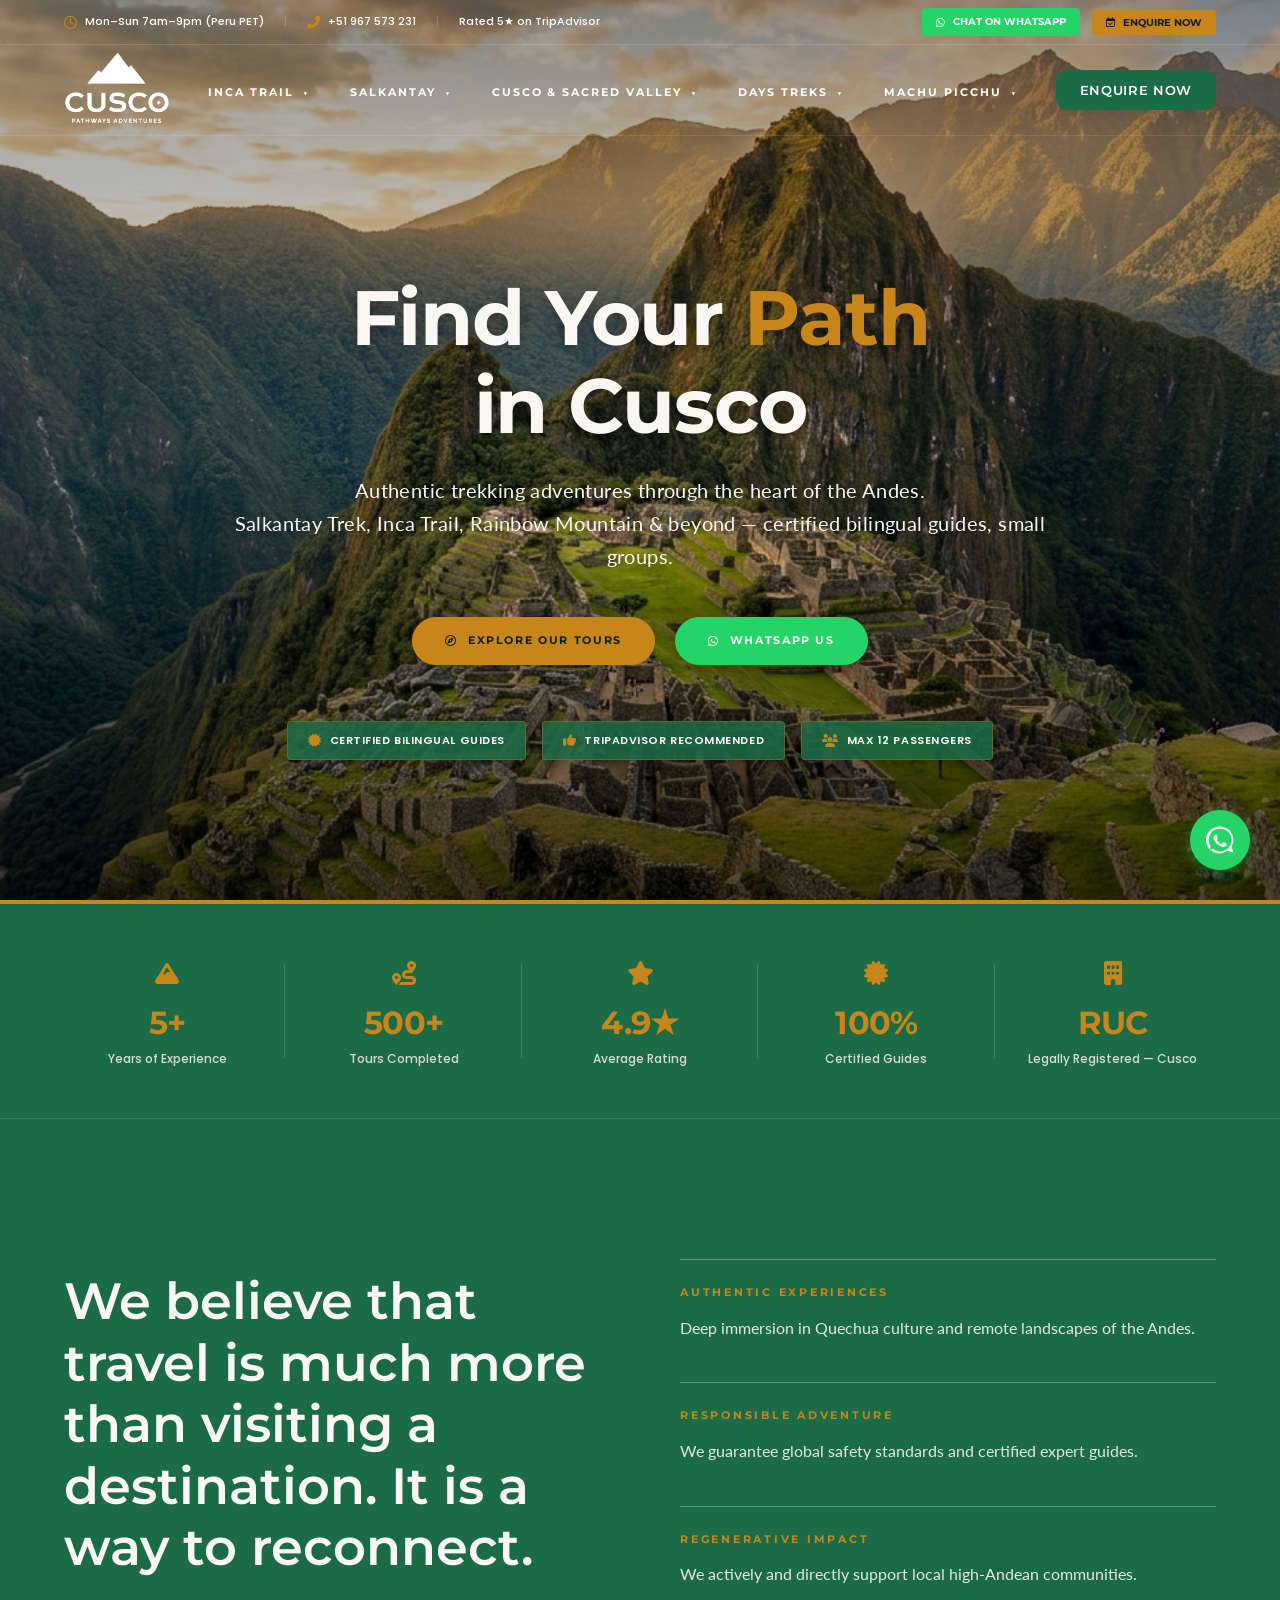
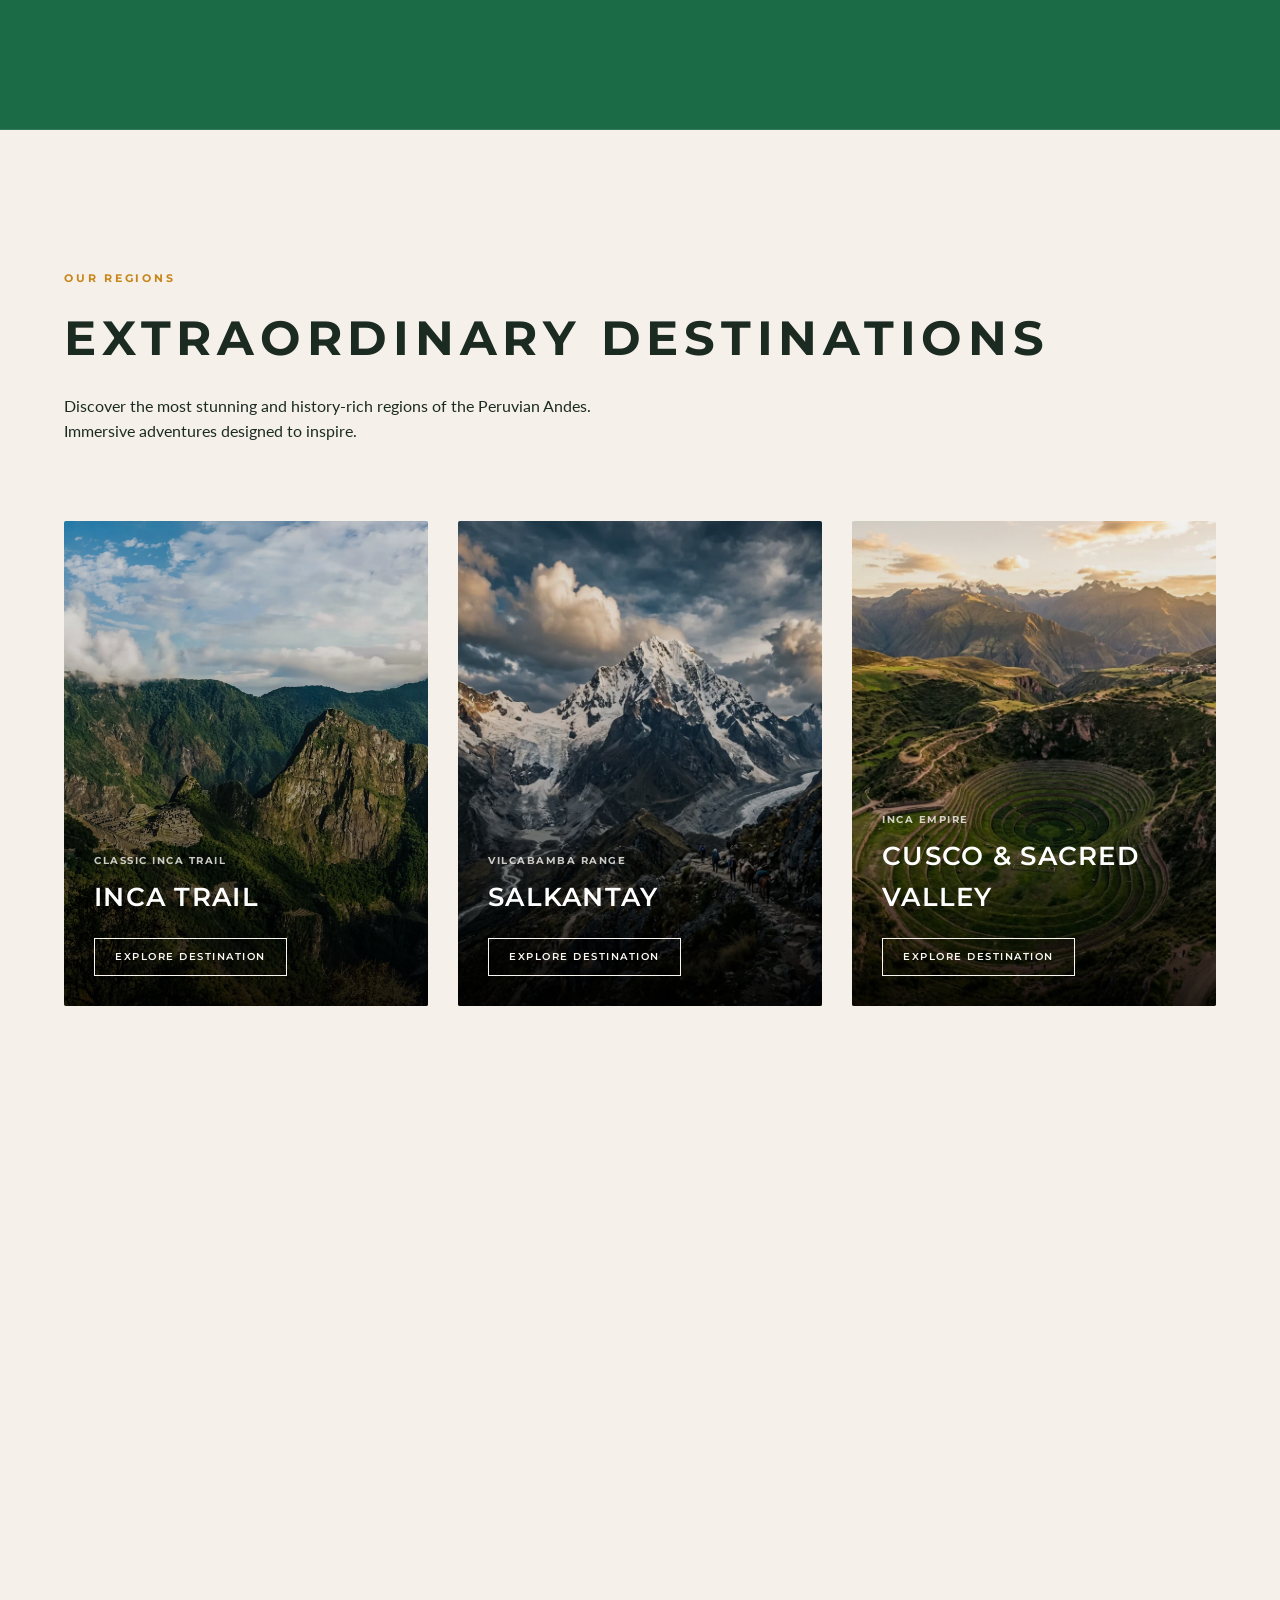
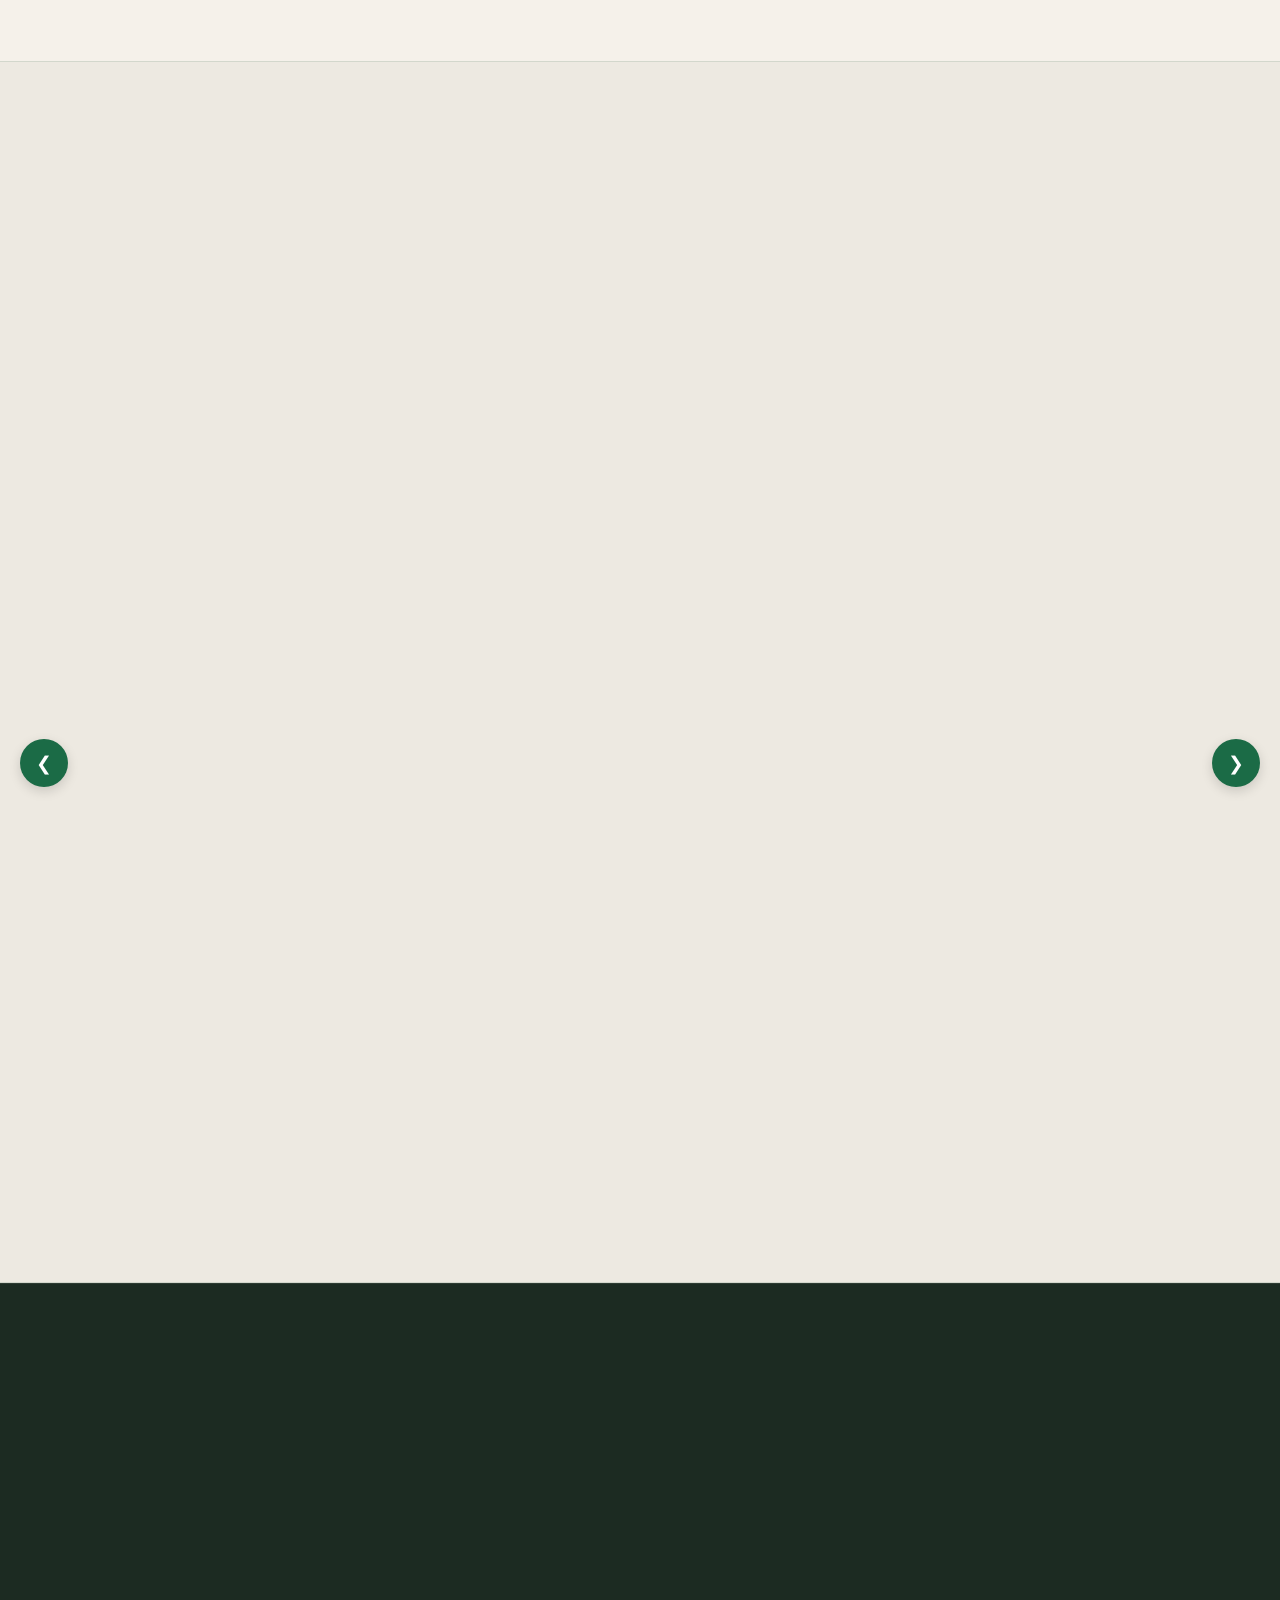
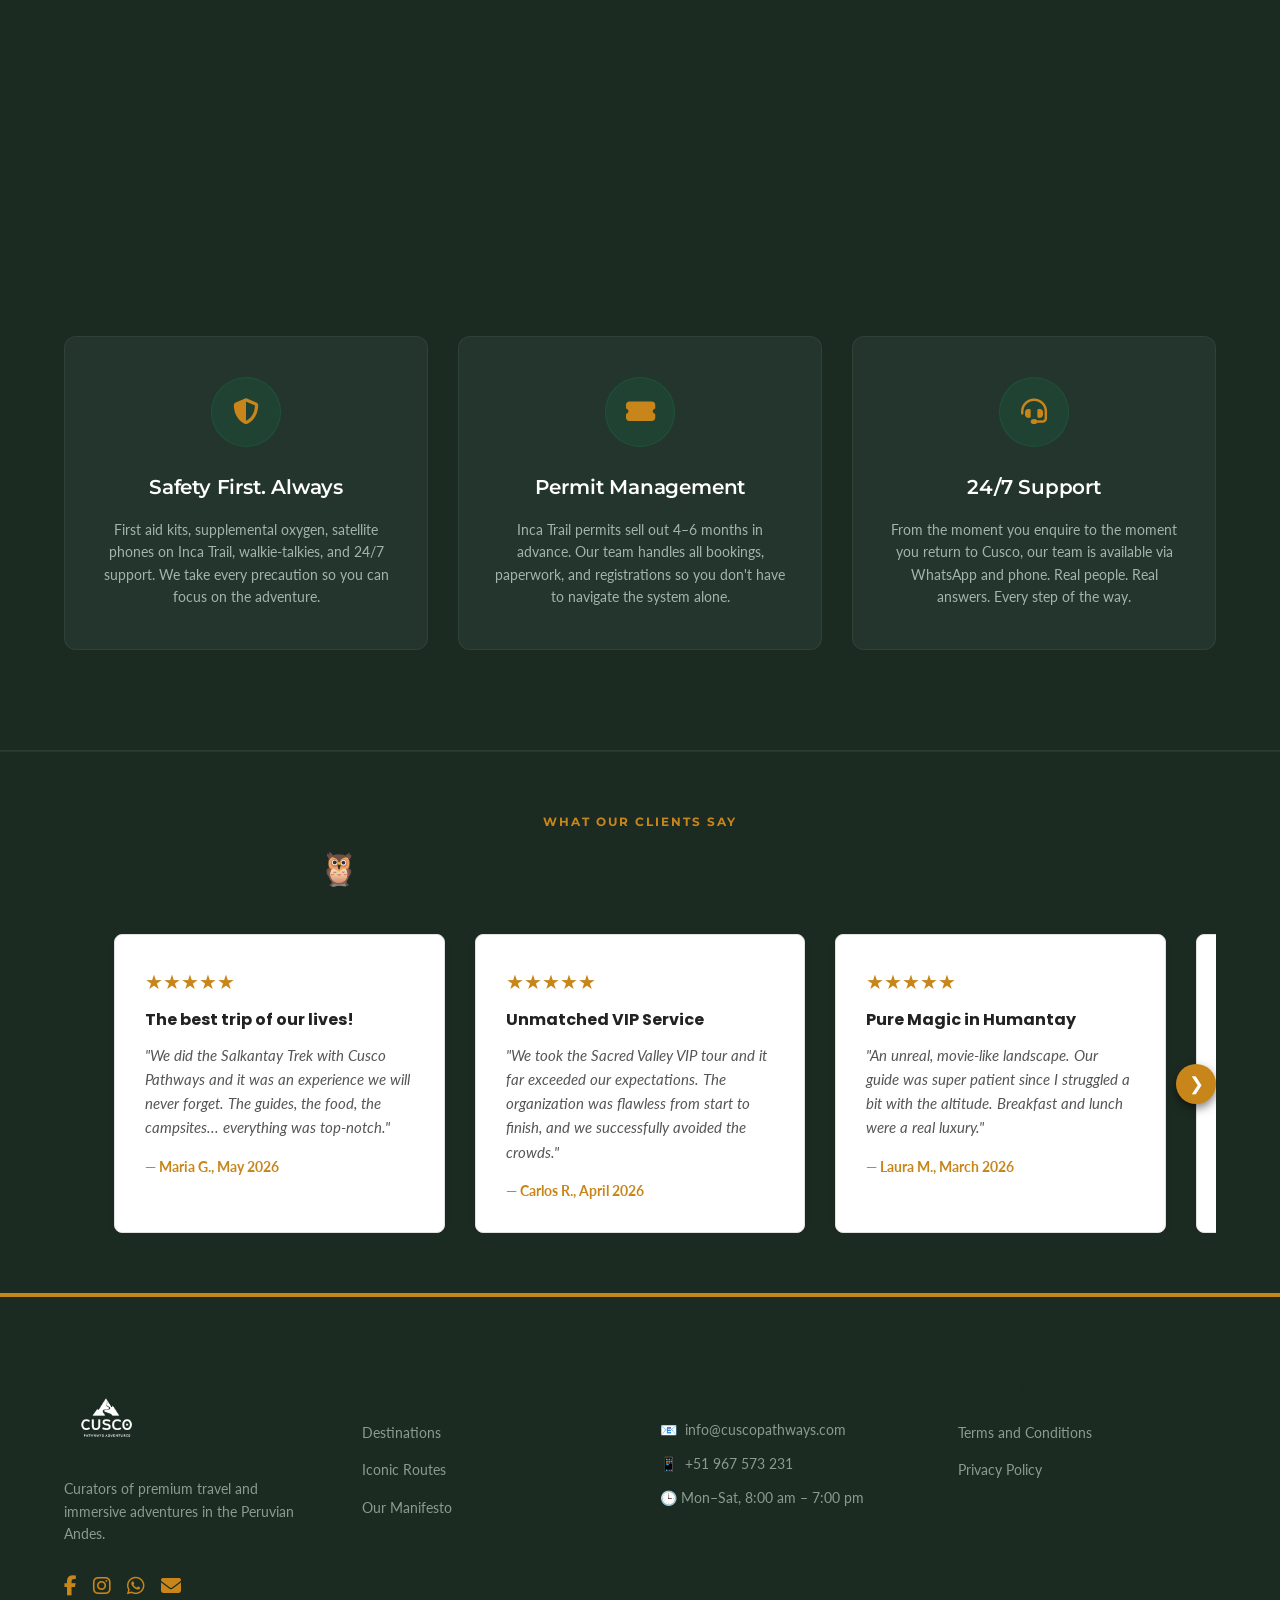
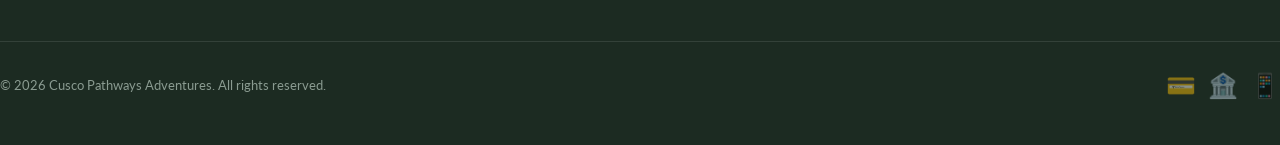
==== index.html @ 691a1956 "Update footer logo to white logo (logo_white.webp)" ====
<!DOCTYPE html>
<html lang="en">
<head>
  <meta charset="UTF-8" />
  <meta name="viewport" content="width=device-width, initial-scale=1.0" />
  <title>Cusco Pathways Adventures — Premium Travel Curator</title>
  <meta name="description" content="Bespoke travel experiences and luxury adventure routes in the Andes. Salkantay, Sacred Valley, Cusco City, Rainbow Mountain." />
  
  <!-- Google Fonts: Montserrat SemiBold (Títulos), Lato Regular (Texto), Poppins (Premium) -->
  <link rel="preconnect" href="https://fonts.googleapis.com">
  <link rel="preconnect" href="https://fonts.gstatic.com" crossorigin>
  <link href="https://fonts.googleapis.com/css2?family=Lato:ital,wght@0,300;0,400;0,700;1,400&family=Montserrat:wght@400;500;600;700&family=Poppins:wght@300;400;500;600;700&display=swap" rel="stylesheet">
  
  <link rel="icon" href="assets/images/brand/logo.webp" type="image/png">
  <link rel="stylesheet" href="https://cdnjs.cloudflare.com/ajax/libs/font-awesome/6.4.0/css/all.min.css" />
  <link rel="stylesheet" href="styles/main.css" />
</head>
<body>

  <!-- ═══════════════════════════════════════════ NAVBAR ═══ -->
  <nav class="navbar" id="navbar">
    <div class="nav-topbar">
      <div class="container">
        <div class="nav-topbar-inner">
          <div class="topbar-left">
            <span class="topbar-item"><i class="far fa-clock"></i> Mon–Sun 7am–9pm (Peru PET)</span>
            <span class="topbar-separator">|</span>
            <span class="topbar-item"><i class="fas fa-phone-alt"></i> +51 967 573 231</span>
            <span class="topbar-separator">|</span>
            <span class="topbar-item">Rated 5★ on TripAdvisor</span>
          </div>
          <div class="topbar-right">
            <a href="https://wa.me/51967573231?text=Hello%20Cusco%20Pathways,%20I%20would%20like%20more%20information" class="btn-topbar btn-topbar-whatsapp" target="_blank">
              <i class="fab fa-whatsapp"></i> Chat on WhatsApp
            </a>
            <button class="btn-topbar btn-topbar-enquire open-modal-btn">
              <i class="far fa-calendar-check"></i> Enquire Now
            </button>
          </div>
        </div>
      </div>
    </div>
    <div class="container">
      <div class="nav-inner">
        <a href="index.html" class="logo-text" id="logo-link">
          <img src="assets/images/brand/logoweb2.webp" alt="Cusco Pathways Adventures" class="nav-logo-img">
        </a>
        <ul class="nav-links" role="list">
          <li class="dropdown">
            <a href="destination.html?dest=inca-trail" class="nav-link">Inca Trail <span class="dropdown-arrow">▼</span></a>
            <div class="dropdown-content">
              <a href="tour-detail.html?tour=incatrail-classic&dest=inca-trail">Classic Inca Trail 4 Days</a>
              <a href="tour-detail.html?tour=incatrail-short&dest=inca-trail">Short Inca Trail 2 Days</a>
            </div>
          </li>
          <li class="dropdown">
            <a href="destination.html?dest=salkantay" class="nav-link">Salkantay <span class="dropdown-arrow">▼</span></a>
            <div class="dropdown-content">
              <a href="tour-detail.html?tour=salkantay-premium&dest=salkantay">Premium Salkantay Trek 5 Days</a>
              <a href="tour-detail.html?tour=salkantay-classic&dest=salkantay">Classic Salkantay Trek 5 Days</a>
              <a href="tour-detail.html?tour=salkantay-short&dest=salkantay">Short Salkantay Trek 4 Days</a>
              <a href="tour-detail.html?tour=salkantay-celestial-2d&dest=salkantay">Celestial Salkantay Pass Trek 2 Days</a>
            </div>
          </li>
          <li class="dropdown">
            <a href="destination.html?dest=cusco-sacred-valley" class="nav-link">Cusco & Sacred Valley <span class="dropdown-arrow">▼</span></a>
            <div class="dropdown-content">
              <a href="tour-detail.html?tour=cusco-cultural&dest=cusco-sacred-valley">Cusco City Tour</a>
              <a href="tour-detail.html?tour=valley-traditional&dest=cusco-sacred-valley">Sacred Valley Tour</a>
              <a href="tour-detail.html?tour=valley-super&dest=cusco-sacred-valley">Super Sacred Valley Tour VIP</a>
              <a href="tour-detail.html?tour=valley-maras&dest=cusco-sacred-valley">Maras & Moray</a>
            </div>
          </li>
          <li class="dropdown">
            <a href="destination.html?dest=rainbow-mountain" class="nav-link">Days Treks <span class="dropdown-arrow">▼</span></a>
            <div class="dropdown-content">
              <a href="tour-detail.html?tour=humantay-classic&dest=rainbow-mountain">Humantay Lake</a>
              <a href="tour-detail.html?tour=ausangate-7lakes&dest=rainbow-mountain">Ausangate 7 Lakes</a>
              <a href="tour-detail.html?tour=rainbow-classic&dest=rainbow-mountain">Rainbow Mountain</a>
            </div>
          </li>
          <li class="dropdown">
            <a href="destination.html?dest=machu-picchu" class="nav-link">Machu Picchu <span class="dropdown-arrow">▼</span></a>
            <div class="dropdown-content">
              <a href="tour-detail.html?tour=valley-machupicchu-2d&dest=machu-picchu">Sacred Valley & Machu Picchu 2 Days</a>
              <a href="tour-detail.html?tour=machupicchu-fullday&dest=machu-picchu">Machu Picchu Full Day</a>
            </div>
          </li>
        </ul>
        <button class="btn-enquire open-modal-btn">Enquire Now</button>
        <div class="nav-mobile-actions">
          <a href="tel:+51967573231" aria-label="Call Us"><i class="fas fa-phone-alt"></i></a>
          <a href="https://wa.me/51967573231?text=Hello%20Cusco%20Pathways,%20I%20would%20like%20more%20information" target="_blank" aria-label="Chat on WhatsApp"><i class="fab fa-whatsapp"></i></a>
          <button class="open-modal-btn" aria-label="Enquire Now"><i class="far fa-calendar-check"></i></button>
        </div>
        <button class="hamburger" id="hamburger" aria-label="Open menu" aria-expanded="false">
          <span></span><span></span><span></span>
        </button>
      </div>
    </div>
    <div class="mobile-menu" id="mobile-menu" aria-hidden="true">
      <!-- Dynamically populated by JS -->
    </div>
  </nav>

  <!-- ═══════════════════════════════════════════ HERO ═══ -->
  <header class="hero" id="hero">
    <div class="hero-bg">
      <div class="hero-slide active" style="background-image: url('assets/images/hero/hero_machupicchu.png');"></div>
      <div class="hero-slide" style="background-image: url('assets/images/hero/hero_andes.webp');"></div>
      <div class="hero-slide" style="background-image: url('assets/images/inca-trail/it4d_hero_hikers.webp');"></div>
      <div class="hero-slide" style="background-image: url('assets/images/destinations/dest_salkantay.webp');"></div>
      <div class="hero-slide" style="background-image: url('assets/images/destinations/dest_sacredvalley.webp');"></div>
      <div class="hero-slide" style="background-image: url('assets/images/destinations/dest_humantay.webp');"></div>
    </div>
    <div class="hero-content">
      <h1 class="hero-title reveal">Find Your <span class="text-gold">Path</span><br>in Cusco</h1>
      <p class="hero-subtitle reveal">
        Authentic trekking adventures through the heart of the Andes.<br>
        Salkantay Trek, Inca Trail, Rainbow Mountain & beyond — certified bilingual guides, small groups.
      </p>
      <div class="hero-buttons reveal">
        <a href="#destinations" class="btn btn-hero-explore">
          <i class="far fa-compass"></i> Explore Our Tours
        </a>
        <a href="https://wa.me/51967573231?text=Hello%20Cusco%20Pathways,%20I%20would%20like%20more%20information" class="btn btn-hero-whatsapp" target="_blank">
          <i class="fab fa-whatsapp"></i> Whatsapp Us
        </a>
      </div>
      <div class="hero-badges reveal">
        <span class="hero-badge"><i class="fas fa-certificate"></i> Certified Bilingual Guides</span>
        <span class="hero-badge"><i class="fas fa-thumbs-up"></i> TripAdvisor Recommended</span>
        <span class="hero-badge"><i class="fas fa-users"></i> Max 12 Passengers</span>
      </div>
    </div>
  </header>

  <!-- ═══════════════════════════════════════════ STATS BAR ═══ -->
  <section class="stats-bar" aria-label="Key Statistics">
    <div class="container">
      <div class="stats-grid">
        <div class="stats-item reveal">
          <div class="stats-icon"><i class="fas fa-mountain"></i></div>
          <div class="stats-number">5+</div>
          <div class="stats-label">Years of Experience</div>
        </div>
        <div class="stats-item reveal">
          <div class="stats-icon"><i class="fas fa-route"></i></div>
          <div class="stats-number">500+</div>
          <div class="stats-label">Tours Completed</div>
        </div>
        <div class="stats-item reveal">
          <div class="stats-icon"><i class="fas fa-star"></i></div>
          <div class="stats-number">4.9★</div>
          <div class="stats-label">Average Rating</div>
        </div>
        <div class="stats-item reveal">
          <div class="stats-icon"><i class="fas fa-certificate"></i></div>
          <div class="stats-number">100%</div>
          <div class="stats-label">Certified Guides</div>
        </div>
        <div class="stats-item reveal">
          <div class="stats-icon"><i class="fas fa-building"></i></div>
          <div class="stats-number">RUC</div>
          <div class="stats-label">Legally Registered — Cusco</div>
        </div>
      </div>
    </div>
  </section>

  <!-- ═══════════════════════════════════════════ MANIFESTO ═══ -->
  <section class="manifesto" id="manifesto" aria-labelledby="manifesto-heading">
    <div class="container">
      <div class="manifesto-grid">
        <div class="manifesto-left reveal">
          <h2 id="manifesto-heading">We believe that travel is much more than visiting a destination. It is a way to reconnect.</h2>
        </div>
        <div class="manifesto-right reveal">
          <div class="manifesto-item">
            <h3 class="manifesto-tag">Authentic Experiences</h3>
            <p class="manifesto-desc">Deep immersion in Quechua culture and remote landscapes of the Andes.</p>
          </div>
          <div class="manifesto-item">
            <h3 class="manifesto-tag">Responsible Adventure</h3>
            <p class="manifesto-desc">We guarantee global safety standards and certified expert guides.</p>
          </div>
          <div class="manifesto-item">
            <h3 class="manifesto-tag">Regenerative Impact</h3>
            <p class="manifesto-desc">We actively and directly support local high-Andean communities.</p>
          </div>
        </div>
      </div>
    </div>
  </section>

  <!-- ═══════════════════════════════════════════ DESTINATIONS GRID ═══ -->
  <section class="destinations-section" id="destinations" aria-labelledby="dest-heading">
    <div class="container">
      <div class="section-header reveal">
        <span class="section-eyebrow">Our Regions</span>
        <h2 class="section-title" id="dest-heading">Extraordinary Destinations</h2>
        <p class="ds-desc" style="max-width: 600px; margin-top: 16px;">Discover the most stunning and history-rich regions of the Peruvian Andes. Immersive adventures designed to inspire.</p>
      </div>

      <div class="destinations-grid">
        <!-- Inca Trail -->
        <a href="destination.html?dest=inca-trail" class="ds-card reveal">
          <img src="assets/images/inca-trail/it4d_machupicchu_view.webp" alt="Inca Trail" class="ds-bg" loading="lazy" />
          <div class="ds-overlay"></div>
          <div class="ds-content">
            <span class="ds-tag">Classic Inca Trail</span>
            <h3 class="ds-name">Inca Trail</h3>
            <span class="btn-ghost-small">Explore Destination</span>
          </div>
        </a>

        <!-- Salkantay -->
        <a href="destination.html?dest=salkantay" class="ds-card reveal">
          <img src="assets/images/destinations/dest_salkantay.webp" alt="Salkantay" class="ds-bg" loading="lazy" />
          <div class="ds-overlay"></div>
          <div class="ds-content">
            <span class="ds-tag">Vilcabamba Range</span>
            <h3 class="ds-name">Salkantay</h3>
            <span class="btn-ghost-small">Explore Destination</span>
          </div>
        </a>

        <!-- Cusco & Sacred Valley -->
        <a href="destination.html?dest=cusco-sacred-valley" class="ds-card reveal">
          <img src="assets/images/destinations/dest_sacredvalley.webp" alt="Cusco & Sacred Valley" class="ds-bg" loading="lazy" />
          <div class="ds-overlay"></div>
          <div class="ds-content">
            <span class="ds-tag">Inca Empire</span>
            <h3 class="ds-name">Cusco & Sacred Valley</h3>
            <span class="btn-ghost-small">Explore Destination</span>
          </div>
        </a>

        <!-- Rainbow Mountain -->
        <a href="destination.html?dest=rainbow-mountain" class="ds-card reveal">
          <img src="assets/images/tours/tour_rainbow.webp" alt="Rainbow Mountain" class="ds-bg" loading="lazy" />
          <div class="ds-overlay"></div>
          <div class="ds-content">
            <span class="ds-tag">Apu Ausangate</span>
            <h3 class="ds-name">Day Treks</h3>
            <span class="btn-ghost-small">Explore Destination</span>
          </div>
        </a>

        <!-- Machu Picchu -->
        <a href="destination.html?dest=machu-picchu" class="ds-card reveal">
          <img src="assets/images/destinations/dest_machupicchu.png" alt="Machu Picchu" class="ds-bg" loading="lazy" />
          <div class="ds-overlay"></div>
          <div class="ds-content">
            <span class="ds-tag">Wonder of the World</span>
            <h3 class="ds-name">Machu Picchu</h3>
            <span class="btn-ghost-small">Explore Destination</span>
          </div>
        </a>

      </div>
    </div>
  </section>

  <section class="experiences" id="featured-tours" aria-labelledby="featured-heading">
    <div class="container">
      <div class="section-header reveal">
        <span class="section-eyebrow">Iconic Routes</span>
        <h2 class="section-title" id="featured-heading">Featured Experiences</h2>
      </div>

      <div class="featured-carousel-wrapper">
        <button class="carousel-btn prev-btn" id="fc-prev" aria-label="Previous">&#10094;</button>
        
        <div class="featured-carousel" id="featured-carousel">
          <!-- City Tour Cusco -->
          <article class="featured-card reveal">
            <div class="fc-image">
              <div class="fc-badge">🏅 Top</div>
              <img src="assets/images/city/city_plaza_cusco.webp" alt="City Tour Cusco" loading="lazy" />
            </div>
            <div class="fc-content">
              <div class="fc-meta-top">
                <span>🕒 Half Day</span>
                <span>⛰️ Easy</span>
              </div>
              <h3 class="fc-title">City Tour Cusco</h3>
              <p class="fc-subtitle">Cusco → Sacsayhuamán → Qenqo → Puca Pucara → Tambomachay</p>
              <p class="fc-desc">Cusco is not simply a city — it is a living museum built upon Inca foundations.</p>
              
              <div class="fc-footer">
                <div class="fc-footer-left">
                  <span>👥 Up to 12 People</span>
                  <span>🏔️ ~3,700m / 12,140ft</span>
                  <span class="rating-highlight">★ 4.8 (3,124 reviews)</span>
                </div>
                <div class="fc-footer-right">
                  <span class="fc-price">From <strong>$00.00</strong> pp</span>
                  <a href="tour-detail.html?tour=cusco-cultural&dest=cusco-sacred-valley" class="btn btn-gold-solid btn-itinerary">VIEW ITINERARY</a>
                </div>
              </div>
            </div>
          </article>

          <!-- Super Valle Sagrado -->
          <article class="featured-card reveal">
            <div class="fc-image">
              <img src="assets/images/sacred-valley/sv_ollantaytambo_principal.webp" alt="Super Valle Sagrado" loading="lazy" />
            </div>
            <div class="fc-content">
              <div class="fc-meta-top">
                <span>🕒 Full Day</span>
                <span>⛰️ Easy to Moderate</span>
              </div>
              <h3 class="fc-title">Super Tour Valle Sagrado VIP</h3>
              <p class="fc-subtitle">Chinchero → Moray → Salineras de Maras → Urubamba → Ollantaytambo → Pisac</p>
              <p class="fc-desc">The Sacred Valley of the Incas hides more secrets than most travelers get to see. We have designed the "Super Valley" for those who want it all in one fully immersive day.</p>
              
              <div class="fc-footer">
                <div class="fc-footer-left">
                  <span>👥 Max. 12 Passengers</span>
                  <span>🏔️ 3,762m</span>
                  <a href="tour-detail.html?tour=valley-super&dest=cusco-sacred-valley" class="btn btn-gold-solid btn-itinerary">VER ITINERARIO</a>
                </div>
              </div>
            </div>
          </article>

          <!-- Laguna Humantay -->
          <article class="featured-card reveal">
            <div class="fc-image">
              <img src="assets/images/day-treks/humantay_main.webp" alt="Laguna Humantay" loading="lazy" />
            </div>
            <div class="fc-content">
              <div class="fc-meta-top">
                <span>🕒 Full Day</span>
                <span>⛰️ Moderate</span>
              </div>
              <h3 class="fc-title">Tour Laguna Humantay</h3>
              <p class="fc-subtitle">Cusco → Mollepata → Soraypampa → Laguna Humantay</p>
              <p class="fc-desc">Nestled beneath the glaciers of the Humantay and Salkantay mountains, Humantay Lake is one of nature's most perfectly composed landscapes.</p>
              
              <div class="fc-footer">
                <div class="fc-footer-left">
                  <span>👥 Max. 12 Passengers</span>
                  <span>🏔️ 4,200m</span>
                  <span class="rating-highlight">★ 4.9 (4,032 reviews)</span>
                </div>
                <div class="fc-footer-right">
                  <span class="fc-price">From <strong>$00.00</strong> pp</span>
                  <a href="tour-detail.html?tour=humantay-classic&dest=rainbow-mountain" class="btn btn-gold-solid btn-itinerary">VIEW ITINERARY</a>
                </div>
              </div>
            </div>
          </article>

          <!-- Ausangate 7 Lagunas -->
          <article class="featured-card reveal">
            <div class="fc-image">
              <img src="assets/images/day-treks/ausangate_luna.webp" alt="Ausangate 7 Lagunas" loading="lazy" />
            </div>
            <div class="fc-content">
              <div class="fc-meta-top">
                <span>🕒 Full Day</span>
                <span>⛰️ Moderate</span>
              </div>
              <h3 class="fc-title">Ausangate 7 Lagunas</h3>
              <p class="fc-subtitle">Cusco → Pacchanta → 7 Lagunas → Aguas Termales → Cusco</p>
              <p class="fc-desc">The Ausangate massif — the highest and most sacred mountain in the Cusco region at 6,384m — harbors a world of extraordinary colored lakes.</p>
              
              <div class="fc-footer">
                <div class="fc-footer-left">
                  <span>👥 Max. 12 Passengers</span>
                  <span>🏔️ 4,800m</span>
                  <span class="rating-highlight">★ 4.8 (1,530 reviews)</span>
                </div>
                <div class="fc-footer-right">
                  <span class="fc-price">From <strong>$00.00</strong> pp</span>
                  <a href="tour-detail.html?tour=ausangate-7lakes&dest=rainbow-mountain" class="btn btn-gold-solid btn-itinerary">VIEW ITINERARY</a>
                </div>
              </div>
            </div>
          </article>

        </div>
        
        <button class="carousel-btn next-btn" id="fc-next" aria-label="Next">&#10095;</button>
      </div>

    </div>
  </section>

  <!-- ═══════════════════════════════════════════ WHY TRAVEL WITH US ═══ -->
  <section class="difference-section" id="why-travel-with-us">
    <div class="container">
      <div class="section-header align-center reveal">
        <span class="section-eyebrow">WHY TRAVEL WITH US</span>
        <h2 class="section-title">The Cusco Pathways <span class="text-gold">Difference</span></h2>
        <p class="section-subtitle">We believe every journey should be authentic, responsible, and transformative.</p>
      </div>

      <div class="difference-grid">
        <!-- Card 1 -->
        <div class="difference-card reveal" style="transition-delay: 0.1s;">
          <div class="diff-icon-wrapper">
            <i class="fas fa-certificate"></i>
          </div>
          <h3 class="diff-card-title">Certified Bilingual Guides</h3>
          <p class="diff-card-desc">Every guide is officially certified and bilingual. They don't just lead the trail — they bring it to life with deep knowledge of Andean culture, geology, and Inca history.</p>
        </div>

        <!-- Card 2 -->
        <div class="difference-card reveal" style="transition-delay: 0.2s;">
          <div class="diff-icon-wrapper">
            <i class="fas fa-users-cog"></i>
          </div>
          <h3 class="diff-card-title">Small Groups. Maximum 16</h3>
          <p class="diff-card-desc">We cap our groups at 16 passengers for a reason. Smaller groups mean better guidance, safer mountain experiences, and genuine connection with the landscapes you cross.</p>
        </div>

        <!-- Card 3 -->
        <div class="difference-card reveal" style="transition-delay: 0.3s;">
          <div class="diff-icon-wrapper">
            <i class="fas fa-leaf"></i>
          </div>
          <h3 class="diff-card-title">Regenerative Tourism</h3>
          <p class="diff-card-desc">We actively give back to local communities, support Quechua families, and protect the Andean ecosystems that make these experiences possible.</p>
        </div>

        <!-- Card 4 -->
        <div class="difference-card reveal" style="transition-delay: 0.1s;">
          <div class="diff-icon-wrapper">
            <i class="fas fa-shield-alt"></i>
          </div>
          <h3 class="diff-card-title">Safety First. Always</h3>
          <p class="diff-card-desc">First aid kits, supplemental oxygen, satellite phones on Inca Trail, walkie-talkies, and 24/7 support. We take every precaution so you can focus on the adventure.</p>
        </div>

        <!-- Card 5 -->
        <div class="difference-card reveal" style="transition-delay: 0.2s;">
          <div class="diff-icon-wrapper">
            <i class="fas fa-ticket-alt"></i>
          </div>
          <h3 class="diff-card-title">Permit Management</h3>
          <p class="diff-card-desc">Inca Trail permits sell out 4–6 months in advance. Our team handles all bookings, paperwork, and registrations so you don't have to navigate the system alone.</p>
        </div>

        <!-- Card 6 -->
        <div class="difference-card reveal" style="transition-delay: 0.3s;">
          <div class="diff-icon-wrapper">
            <i class="fas fa-headset"></i>
          </div>
          <h3 class="diff-card-title">24/7 Support</h3>
          <p class="diff-card-desc">From the moment you enquire to the moment you return to Cusco, our team is available via WhatsApp and phone. Real people. Real answers. Every step of the way.</p>
        </div>
      </div>
    </div>
  </section>

  <!-- ═══════════════════════════════════════════ TESTIMONIALS ═══ -->
  <section class="testimonials-section">
    <div class="container">
      <div class="section-header align-center">
        <span class="section-eyebrow">What Our Clients Say</span>
        <h2 class="section-title"><span class="brand-accent-color">🦉</span> TripAdvisor Testimonials</h2>
      </div>

      <div class="testimonials-carousel-wrapper">
        <button id="test-next-btn">&#10095;</button>
        <div class="testimonials-track" id="testimonials-track">
          
          <!-- Testimonio 1 -->
          <article class="testimonial-card">
            <div class="test-stars">★★★★★</div>
            <h4 class="test-title">The best trip of our lives!</h4>
            <p class="test-quote">"We did the Salkantay Trek with Cusco Pathways and it was an experience we will never forget. The guides, the food, the campsites... everything was top-notch."</p>
            <p class="test-author">— Maria G., May 2026</p>
          </article>

          <!-- Testimonio 2 -->
          <article class="testimonial-card">
            <div class="test-stars">★★★★★</div>
            <h4 class="test-title">Unmatched VIP Service</h4>
            <p class="test-quote">"We took the Sacred Valley VIP tour and it far exceeded our expectations. The organization was flawless from start to finish, and we successfully avoided the crowds."</p>
            <p class="test-author">— Carlos R., April 2026</p>
          </article>

          <!-- Testimonio 3 -->
          <article class="testimonial-card">
            <div class="test-stars">★★★★★</div>
            <h4 class="test-title">Pure Magic in Humantay</h4>
            <p class="test-quote">"An unreal, movie-like landscape. Our guide was super patient since I struggled a bit with the altitude. Breakfast and lunch were a real luxury."</p>
            <p class="test-author">— Laura M., March 2026</p>
          </article>

          <!-- Testimonio 4 -->
          <article class="testimonial-card">
            <div class="test-stars">★★★★★</div>
            <h4 class="test-title">100% Professionals</h4>
            <p class="test-quote">"I was recommended this agency and they did not disappoint. They hold an extremely high standard of quality. We did the City Tour and they taught us things that aren't in the books."</p>
            <p class="test-author">— Roberto S., June 2026</p>
          </article>

          <!-- Testimonio 5 -->
          <article class="testimonial-card">
            <div class="test-stars">★★★★★</div>
            <h4 class="test-title">Incredible 7 Lakes</h4>
            <p class="test-quote">"Ausangate is another planet, but traveling with an agency that takes care of every detail makes all the difference. We ended in the hot springs with a spectacular view."</p>
            <p class="test-author">— Elena & Jorge, January 2026</p>
          </article>

          <!-- Testimonio 6 -->
          <article class="testimonial-card">
            <div class="test-stars">★★★★★</div>
            <h4 class="test-title">A Genuine Connection</h4>
            <p class="test-quote">"We are not usually tour people, but the Inca Trail has to be done this way. The respect they show for local culture and their staff is admirable."</p>
            <p class="test-author">— Torres Family, February 2026</p>
          </article>

        </div>
      </div>
    </div>
  </section>

  <!-- ═══════════════════════════════════════════ FOOTER ═══ -->
  <footer class="footer" id="footer">
    <div class="container">
      <div class="footer-grid">
        
        <!-- Columna 1: Branding -->
        <div class="footer-brand-col">
          <a href="index.html" class="footer-logo">
            <img src="assets/images/brand/logo_white.webp" alt="Cusco Pathways" class="footer-logo-img" loading="lazy">
          </a>
          <p class="footer-text">Curators of premium travel and immersive adventures in the Peruvian Andes.</p>
          <div class="social-icons">
            <a href="https://www.facebook.com/cuscopathwaysadventures/" target="_blank" rel="noopener noreferrer" class="social-icon" aria-label="Facebook"><i class="fab fa-facebook-f"></i></a>
            <a href="https://www.instagram.com/cuscopathways" target="_blank" rel="noopener noreferrer" class="social-icon" aria-label="Instagram"><i class="fab fa-instagram"></i></a>
            <a href="https://wa.me/51967573231" target="_blank" rel="noopener noreferrer" class="social-icon" aria-label="WhatsApp"><i class="fab fa-whatsapp"></i></a>
            <a href="mailto:info@cuscopathways.com" class="social-icon" aria-label="Email"><i class="fas fa-envelope"></i></a>
          </div>
        </div>

        <!-- Columna 2: Explorar -->
        <div class="footer-links-col">
          <h4 class="footer-heading">Explore</h4>
          <ul class="footer-list">
            <li><a href="index.html#destinations" class="footer-link">Destinations</a></li>
            <li><a href="index.html#featured-tours" class="footer-link">Iconic Routes</a></li>
            <li><a href="index.html#manifesto" class="footer-link">Our Manifesto</a></li>
          </ul>
        </div>

        <!-- Columna 3: Contacto -->
        <div class="footer-contact-col">
          <h4 class="footer-heading">Contact</h4>
          <ul class="footer-list">
            <li class="footer-contact-item">📧 <a href="mailto:info@cuscopathways.com" class="footer-link-highlight">info@cuscopathways.com</a></li>
            <li class="footer-contact-item">📱 <a href="https://wa.me/51967573231" target="_blank" class="footer-link">+51 967 573 231</a></li>
            <li class="footer-contact-item">🕒 Mon–Sat, 8:00 am – 7:00 pm</li>
          </ul>
        </div>

        <!-- Columna 4: Legal & Reclamaciones -->
        <div class="footer-legal-col">
          <h4 class="footer-heading">Support & Legal</h4>
          <ul class="footer-list">
            <li><a href="#" class="footer-link">Terms and Conditions</a></li>
            <li><a href="#" class="footer-link">Privacy Policy</a></li>
          </div>
        </div>

      </div>

      <div class="footer-bottom">
        <p class="footer-copyright">&copy; 2026 Cusco Pathways Adventures. All rights reserved.</p>
        <div class="payment-methods">
          <span title="Visa">💳</span>
          <span title="Mastercard">🏦</span>
          <span title="PayPal">📱</span>
        </div>
      </div>
    </div>
  </footer>

  <a href="https://wa.me/51984000000?text=Hello%20Cusco%20Pathways,%20I%20would%20like%20more%20information" class="floating-whatsapp" target="_blank" aria-label="Contactar por WhatsApp">
    <svg viewBox="0 0 32 32" width="32" height="32" fill="#ffffff">
      <path d="M16 2.5a13.5 13.5 0 0 1 11.66 20.25l1.68 5.64-5.83-1.52A13.5 13.5 0 1 1 16 2.5zm0 2.2a11.3 11.3 0 0 0-9.67 17.15l.38.6-1.02 3.4 3.52-1 .63.36A11.3 11.3 0 1 0 16 4.7zm5.95 14.65c-.32-.16-1.92-.95-2.2-1.06-.3-.1-.5-.16-.72.16-.2.32-.82 1.06-1 1.28-.18.2-.38.23-.7.06-.32-.15-1.37-.5-2.6-1.6-.96-.86-1.6-1.93-1.8-2.25-.18-.32-.02-.5.14-.65.15-.14.32-.37.48-.56.16-.18.22-.32.32-.54.1-.2.05-.4-.02-.56-.08-.16-.73-1.74-1-2.38-.26-.62-.53-.54-.72-.55h-.62c-.22 0-.57.08-.87.4-.3.32-1.14 1.1-1.14 2.7 0 1.6 1.17 3.14 1.34 3.36.16.23 2.3 3.5 5.56 4.9.78.33 1.38.53 1.85.68.78.25 1.5.21 2.05.13.62-.1 1.92-.78 2.2-1.54.26-.76.26-1.4.18-1.54-.08-.13-.3-.22-.62-.38z"/>
    </svg>
  </a>

  <script src="scripts/data.js"></script>
  <script src="scripts/app.js"></script>
  <script src="scripts/carousel.js"></script>
</body>
</html>
---- styles/main.css ----
@import 'base.css';
@import 'components.css';
@import 'pages/home.css';
@import 'pages/destination.css';
@import 'pages/tour-detail.css';
@import 'pages/reclamaciones.css';
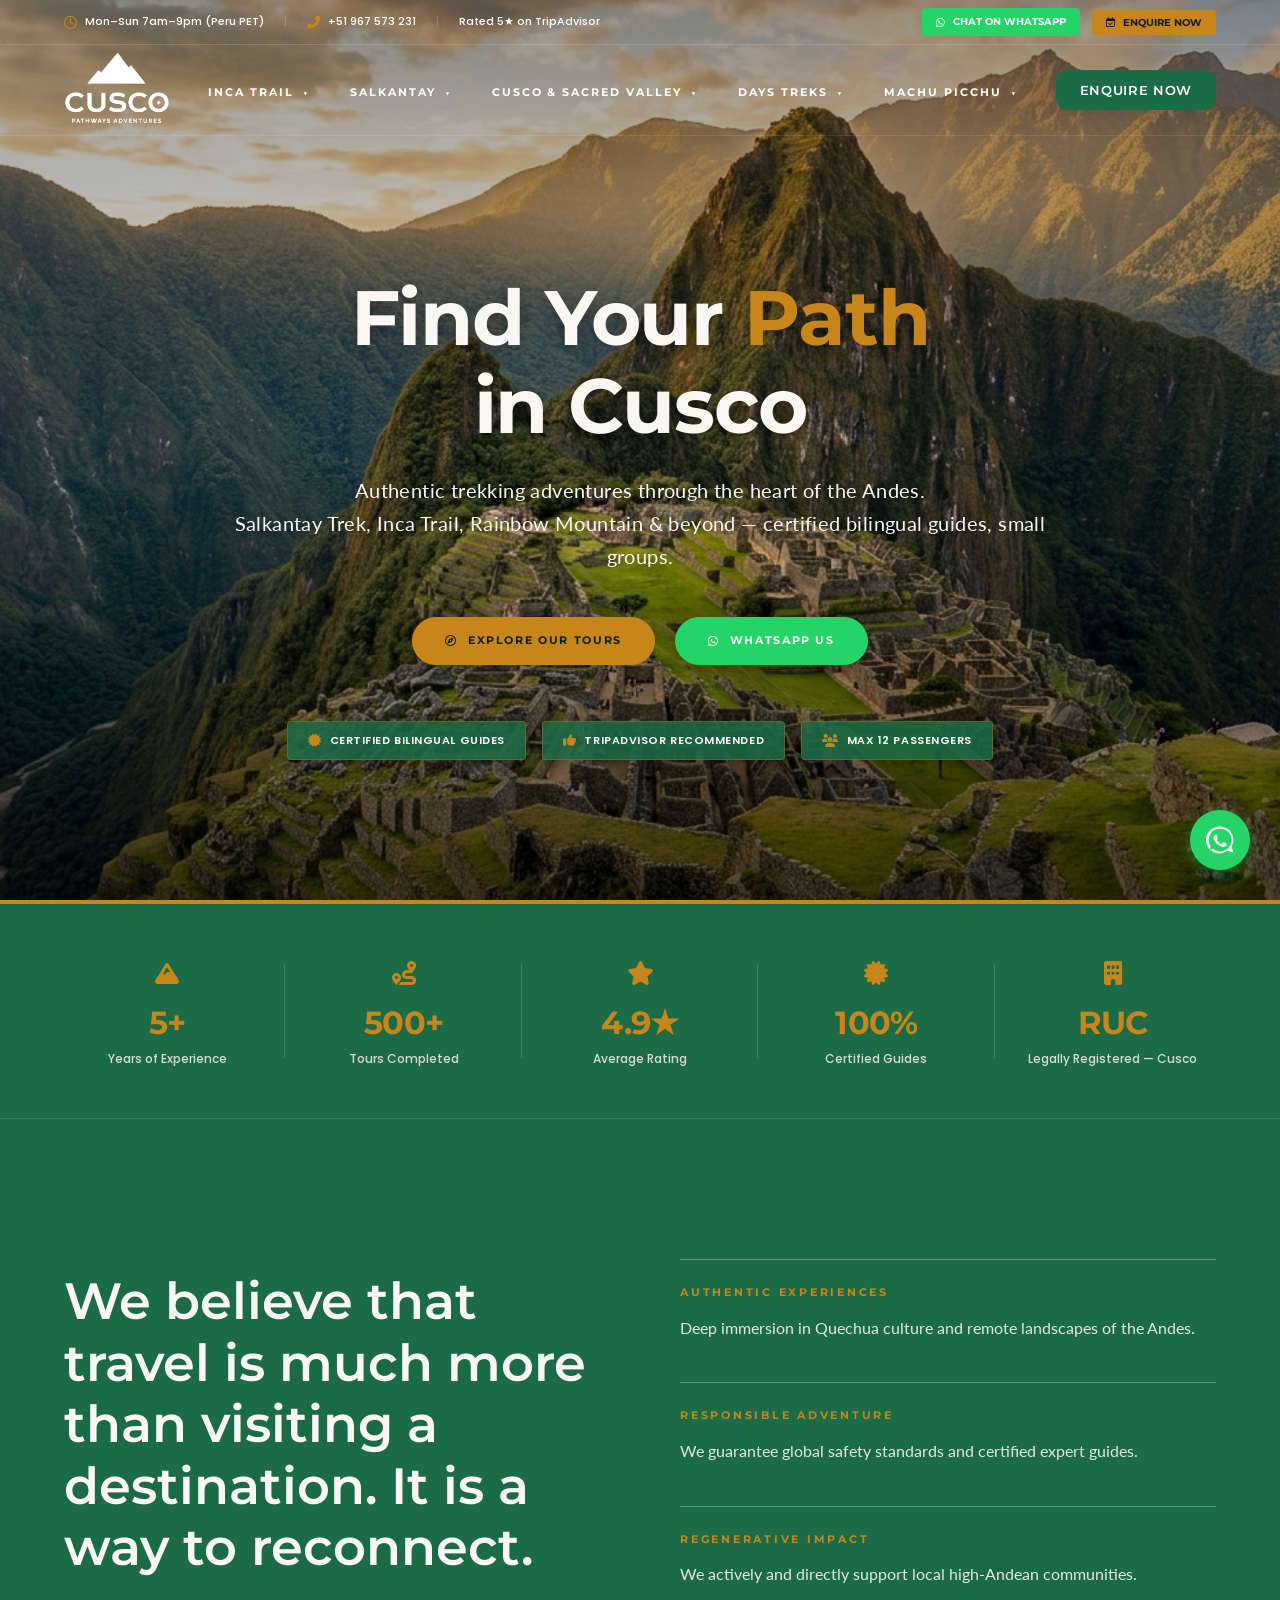
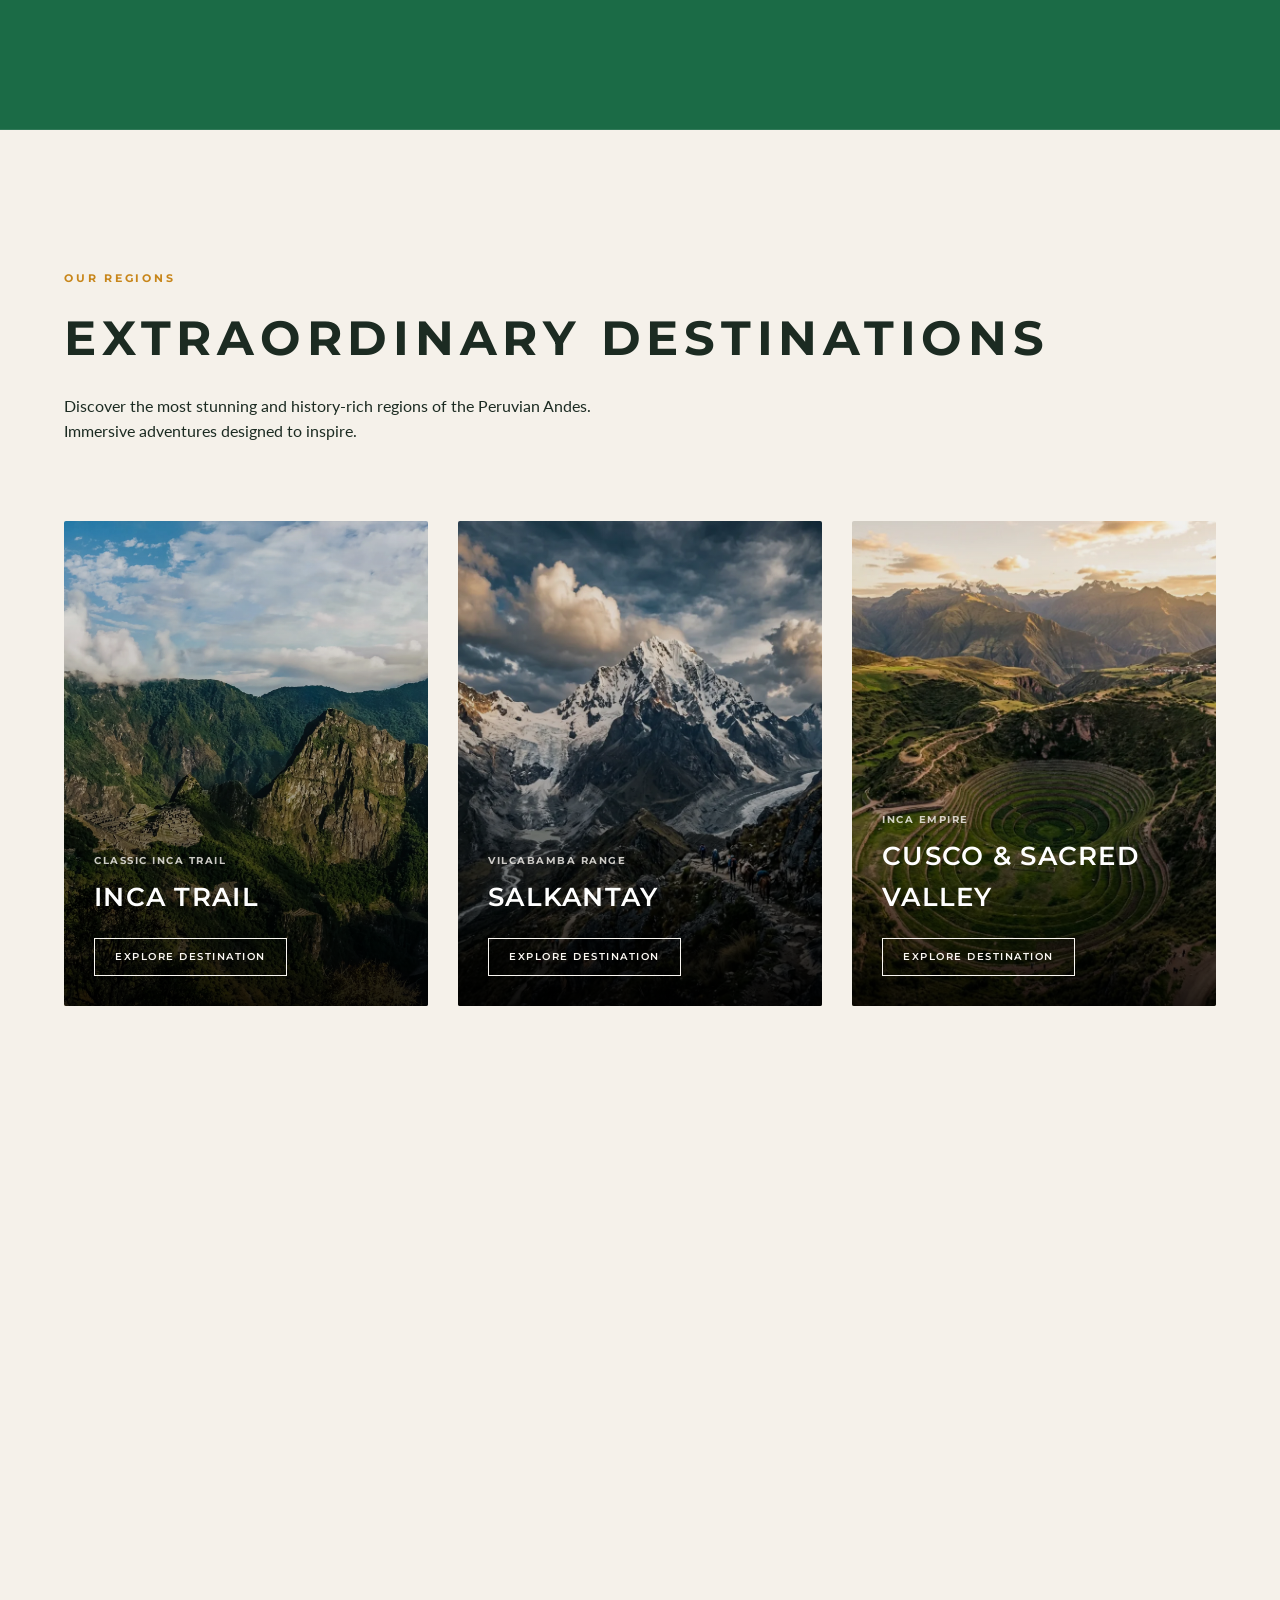
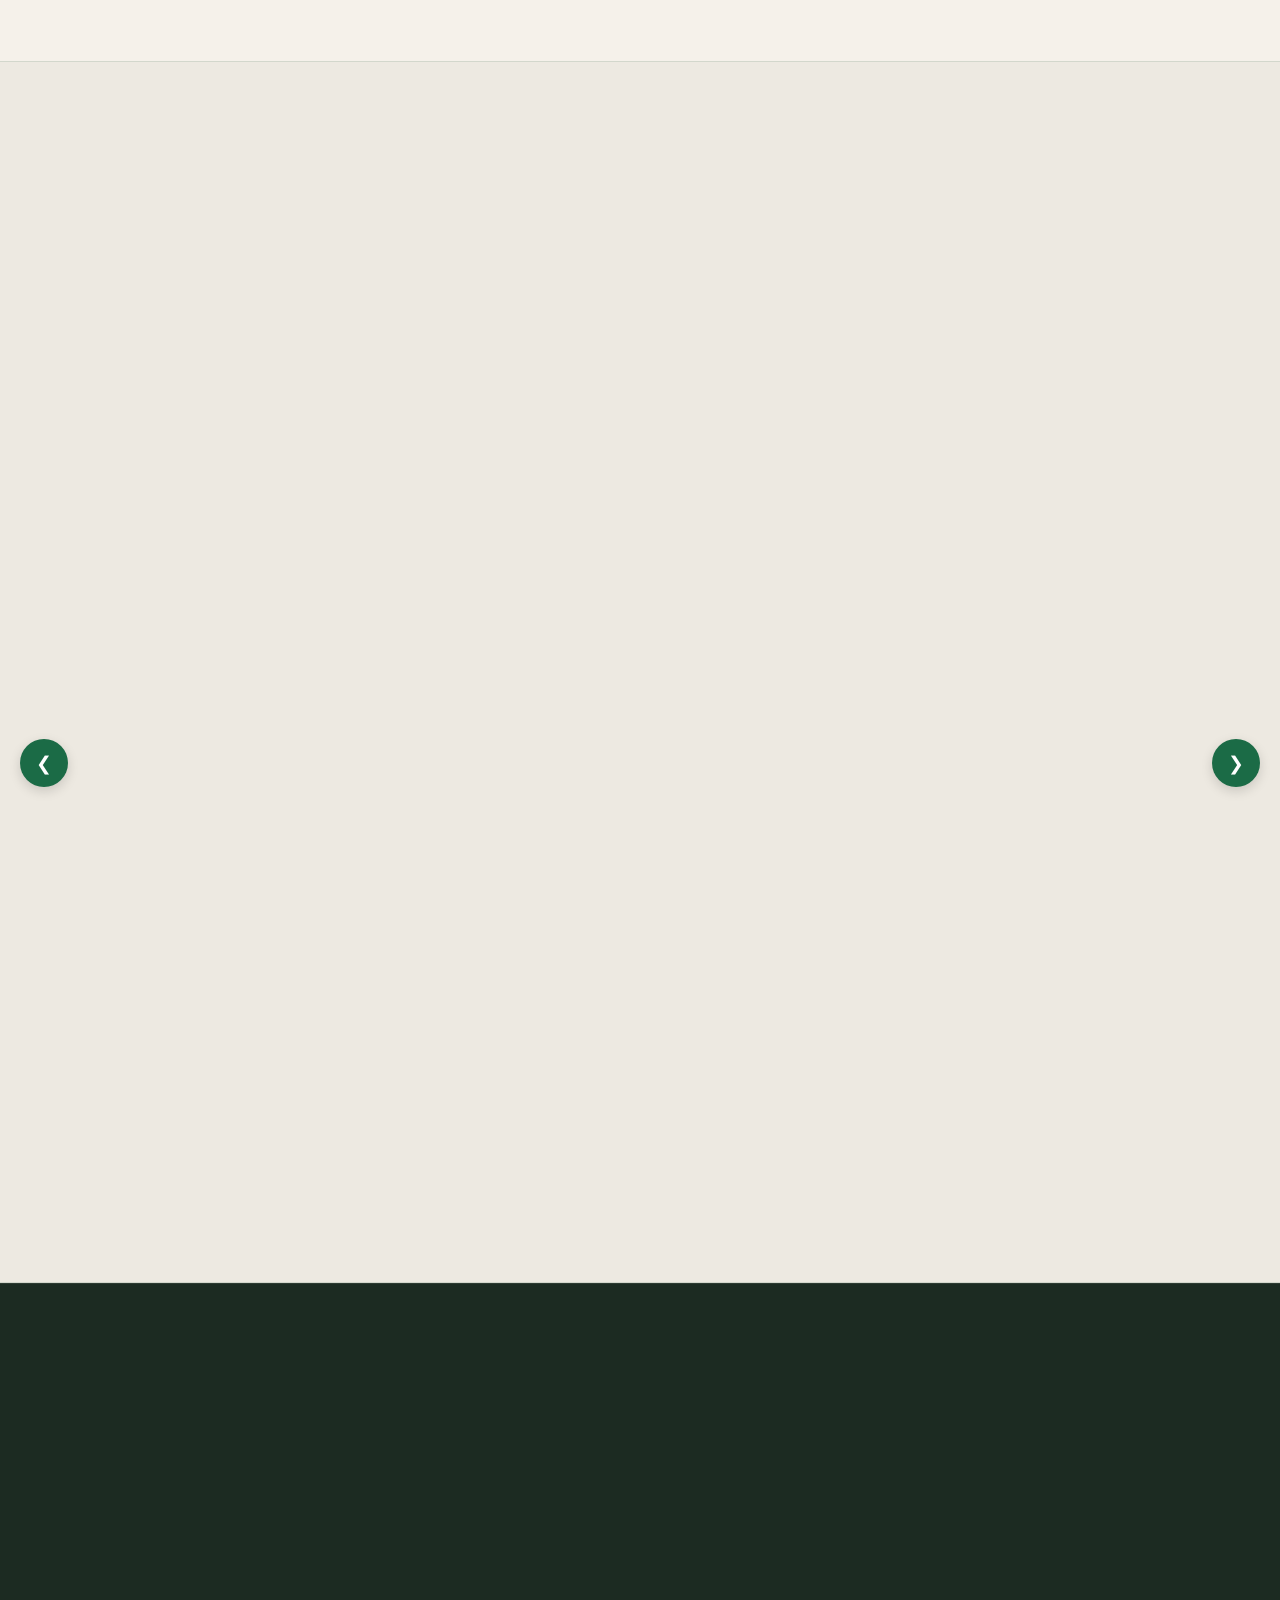
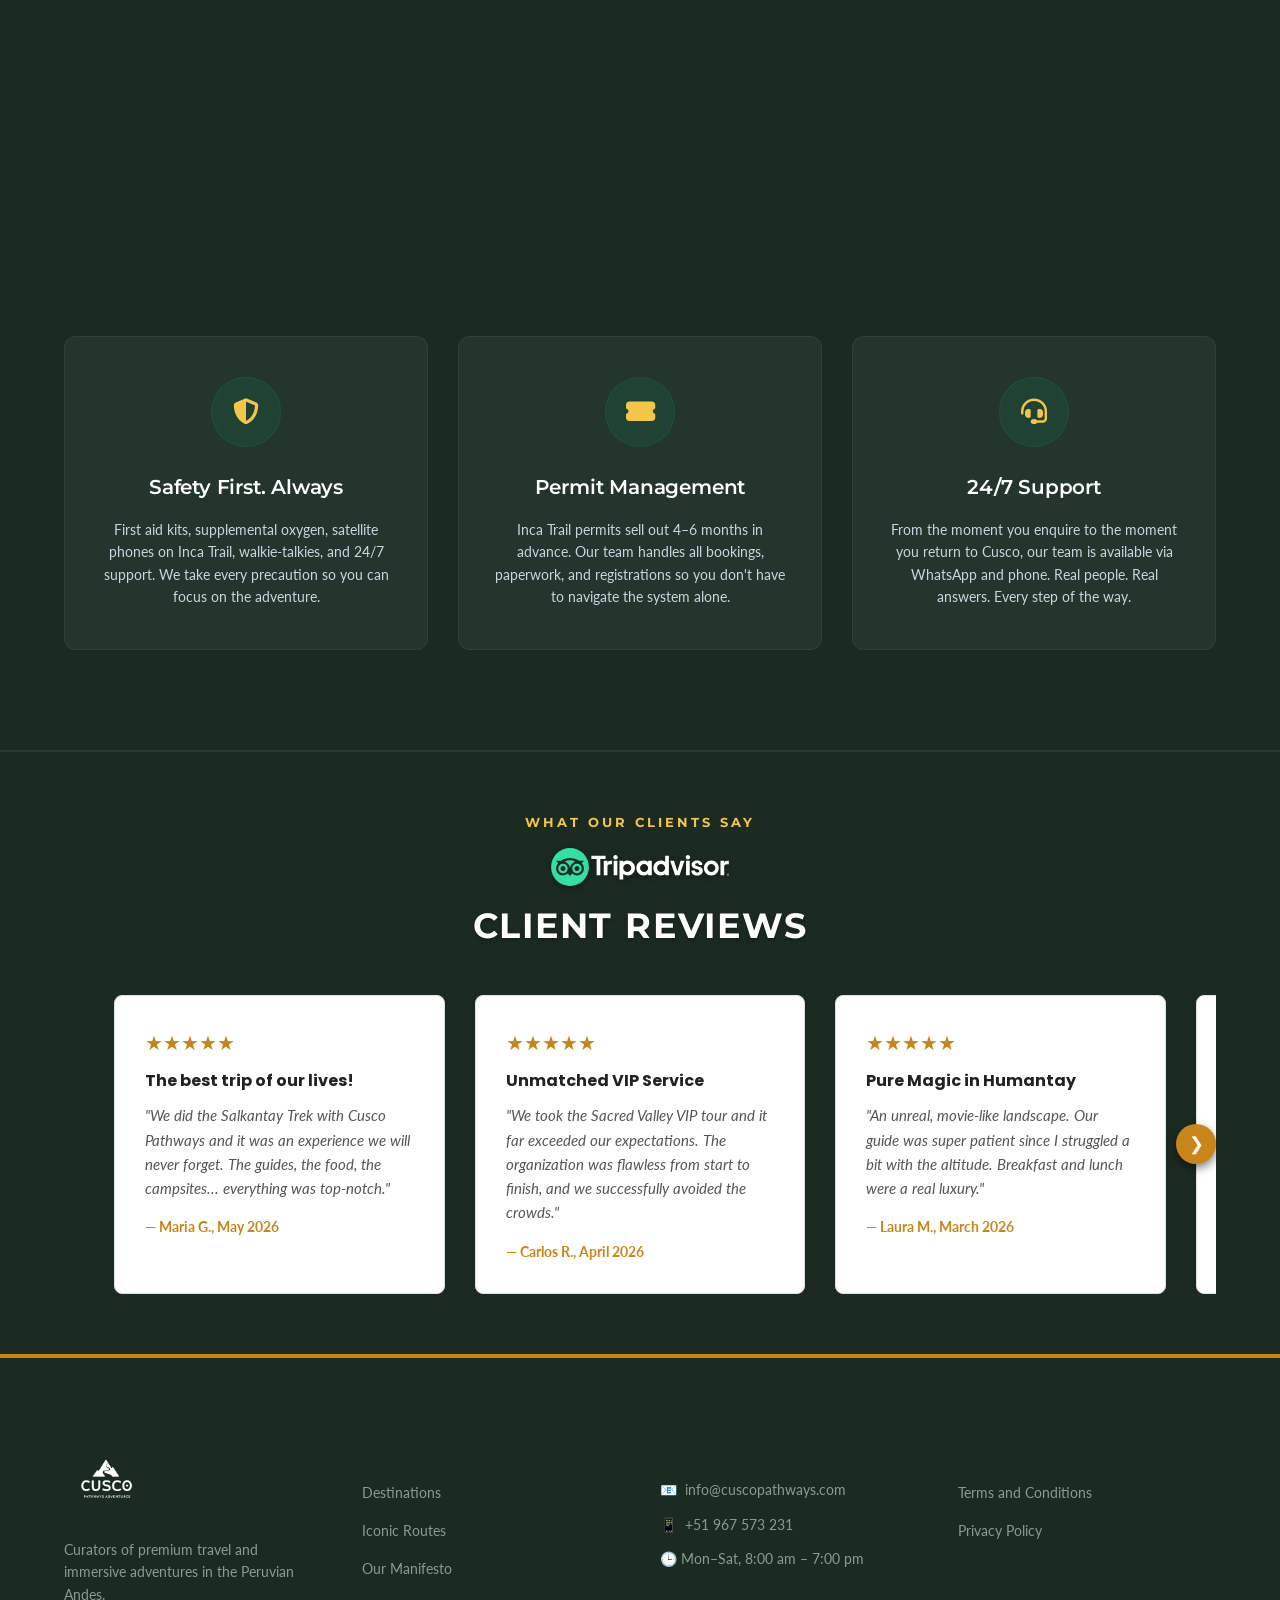
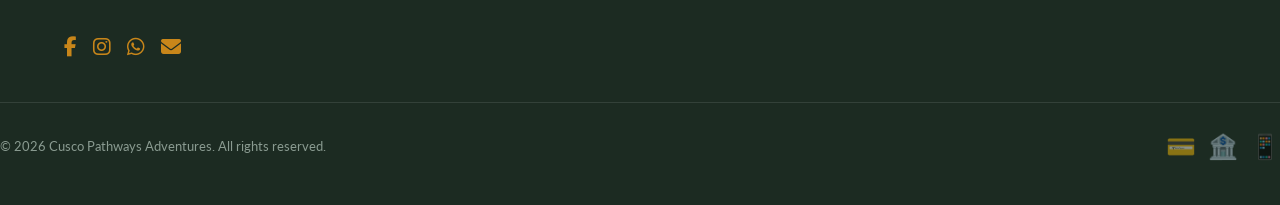
==== commit 5cb5dee2: "Fix text contrast in dark sections and add official TripAdvisor SVG logo emblem" ====
--- a/index.html
+++ b/index.html
@@ -461,8 +461,11 @@
   <section class="testimonials-section">
     <div class="container">
       <div class="section-header align-center">
-        <span class="section-eyebrow">What Our Clients Say</span>
-        <h2 class="section-title"><span class="brand-accent-color">🦉</span> TripAdvisor Testimonials</h2>
+        <span class="section-eyebrow">WHAT OUR CLIENTS SAY</span>
+        <div class="testimonials-tripadvisor-badge">
+          <img src="assets/images/brand/tripadvisor_white.svg" alt="TripAdvisor Reviews" class="tripadvisor-official-logo" loading="lazy">
+        </div>
+        <h2 class="section-title">Client Reviews</h2>
       </div>
 
       <div class="testimonials-carousel-wrapper">
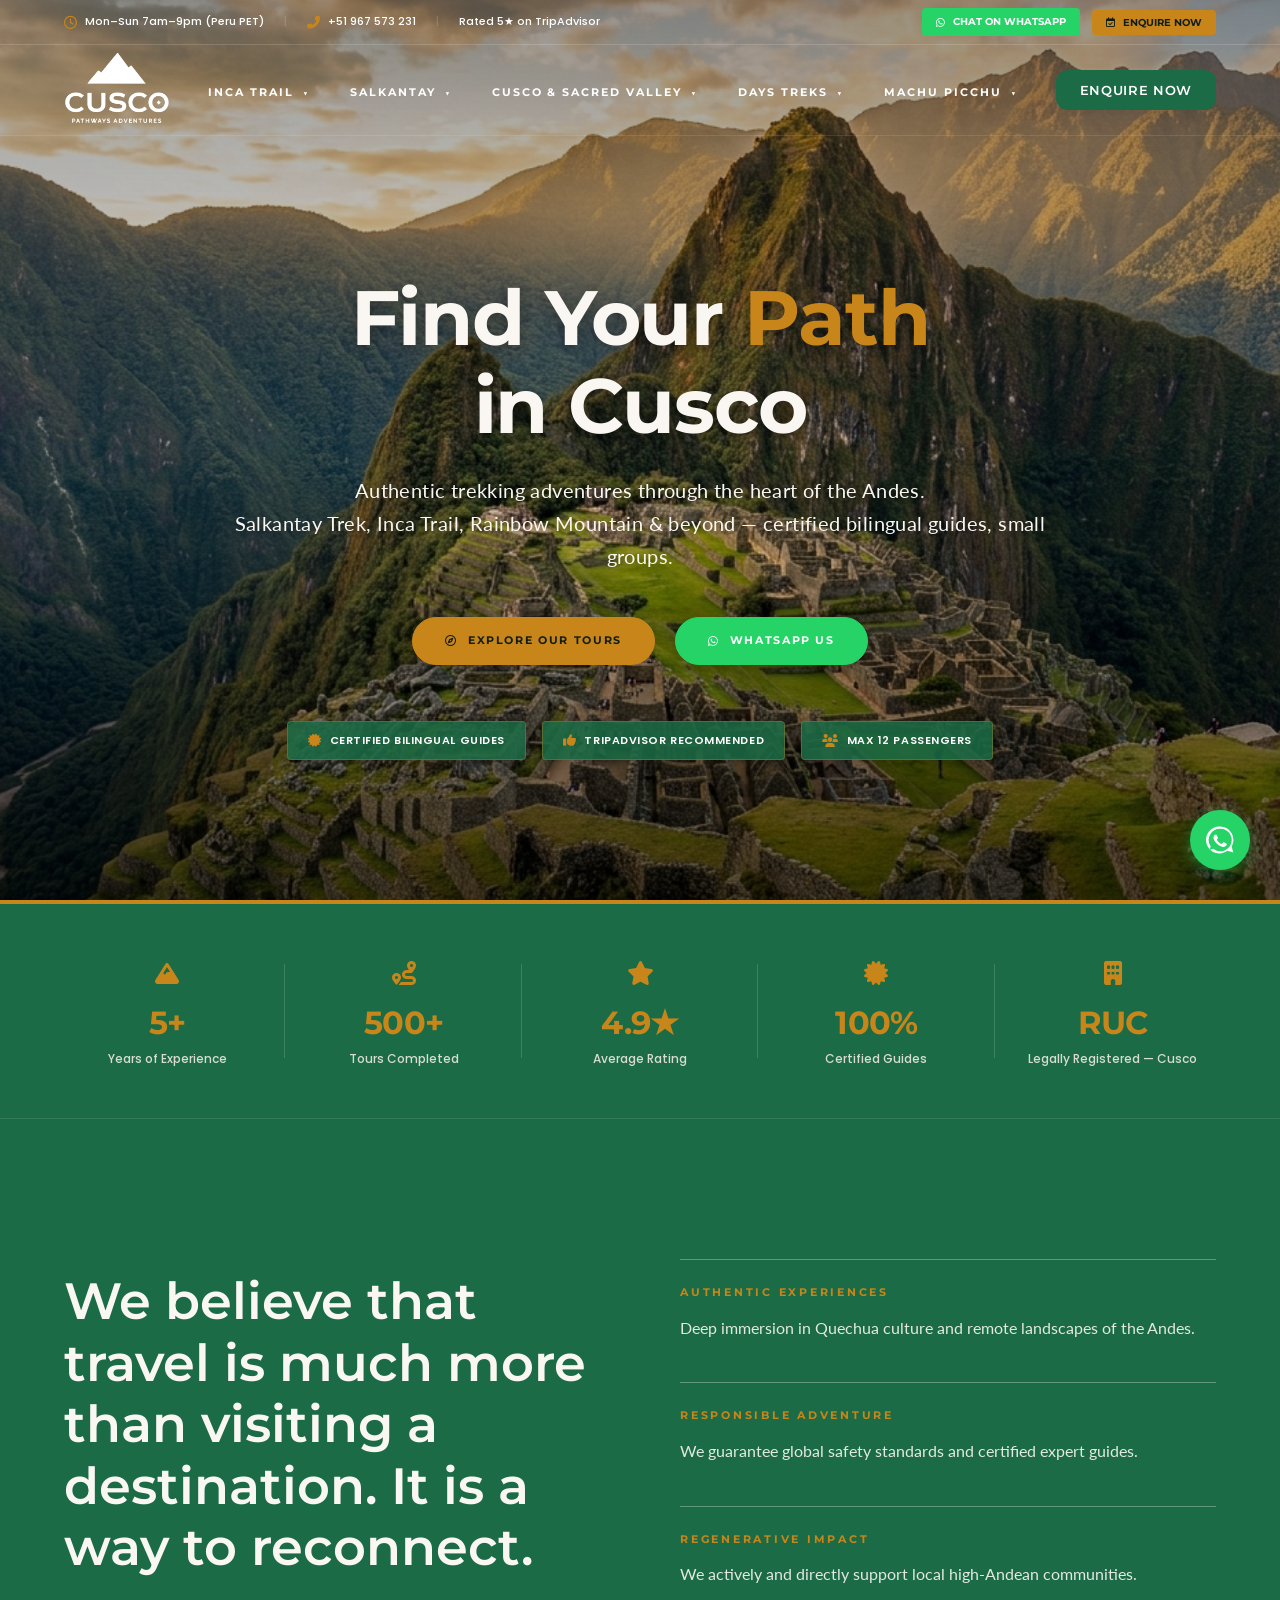
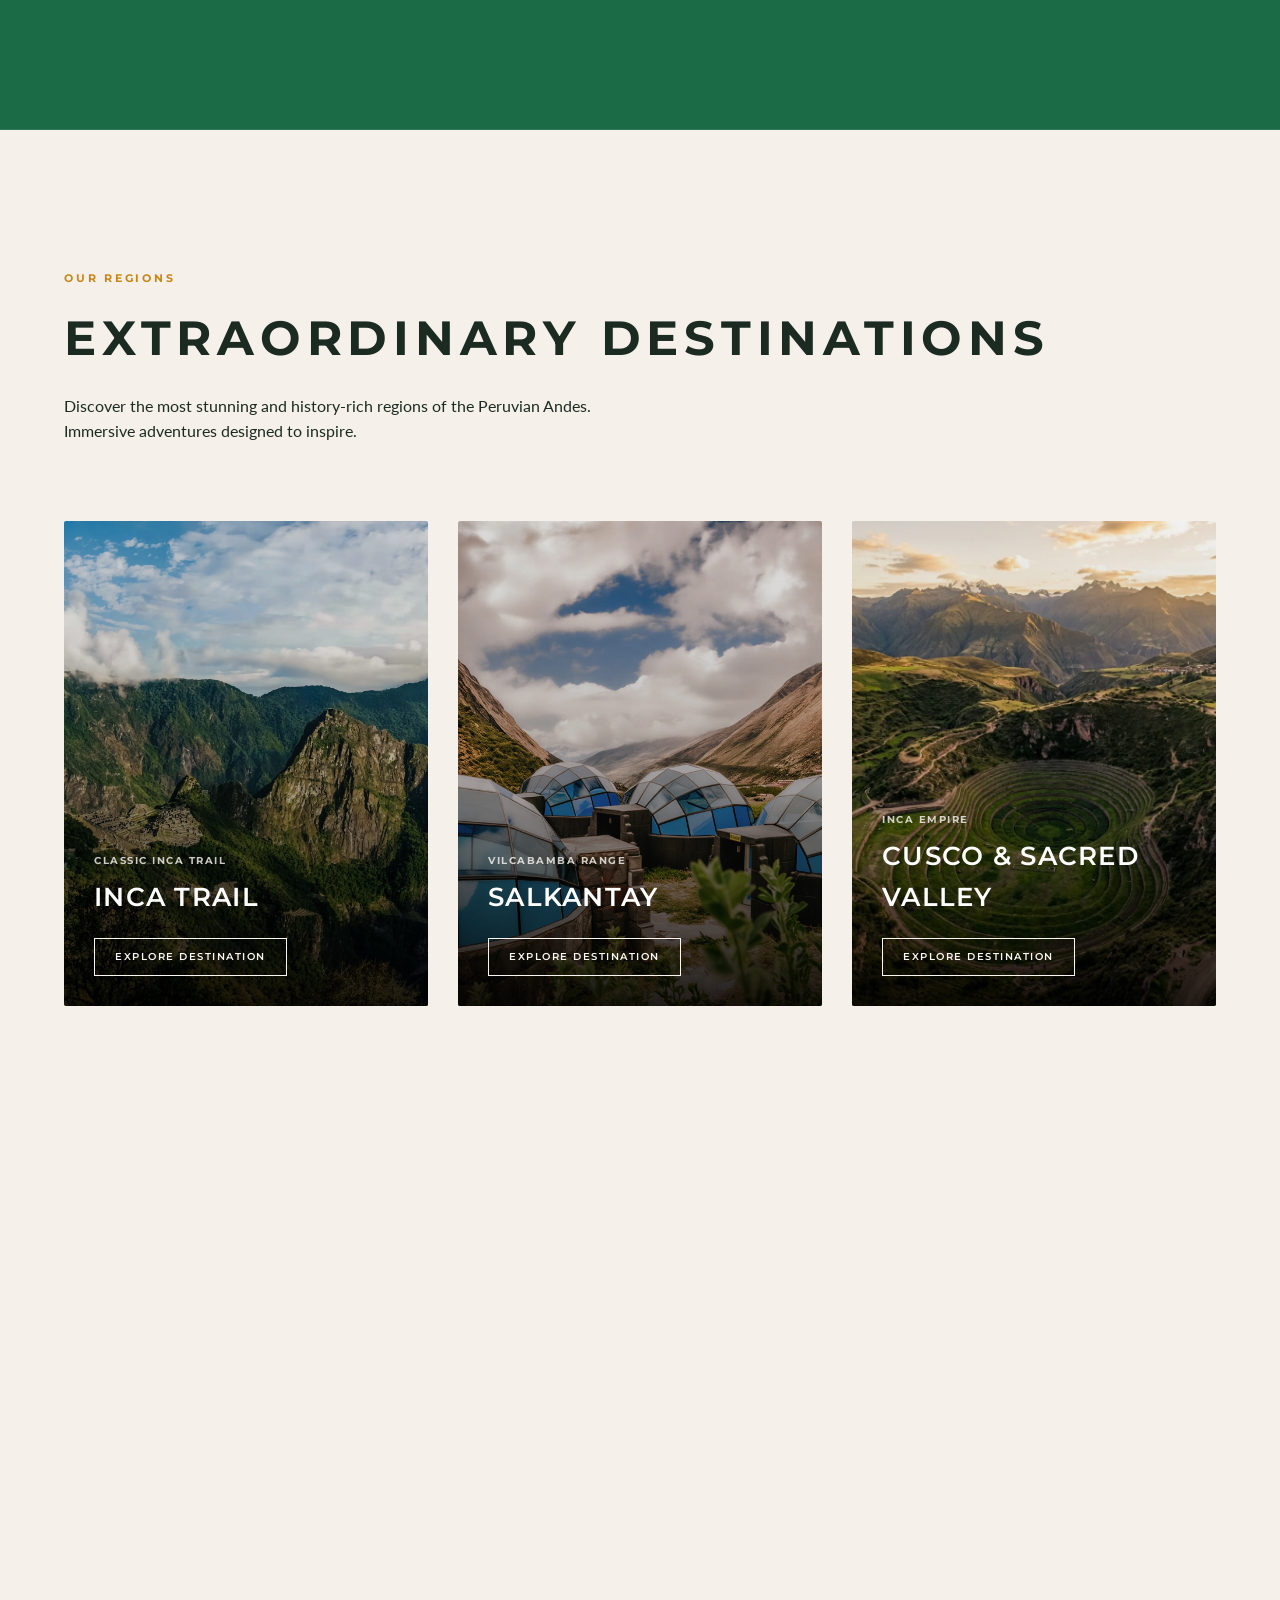
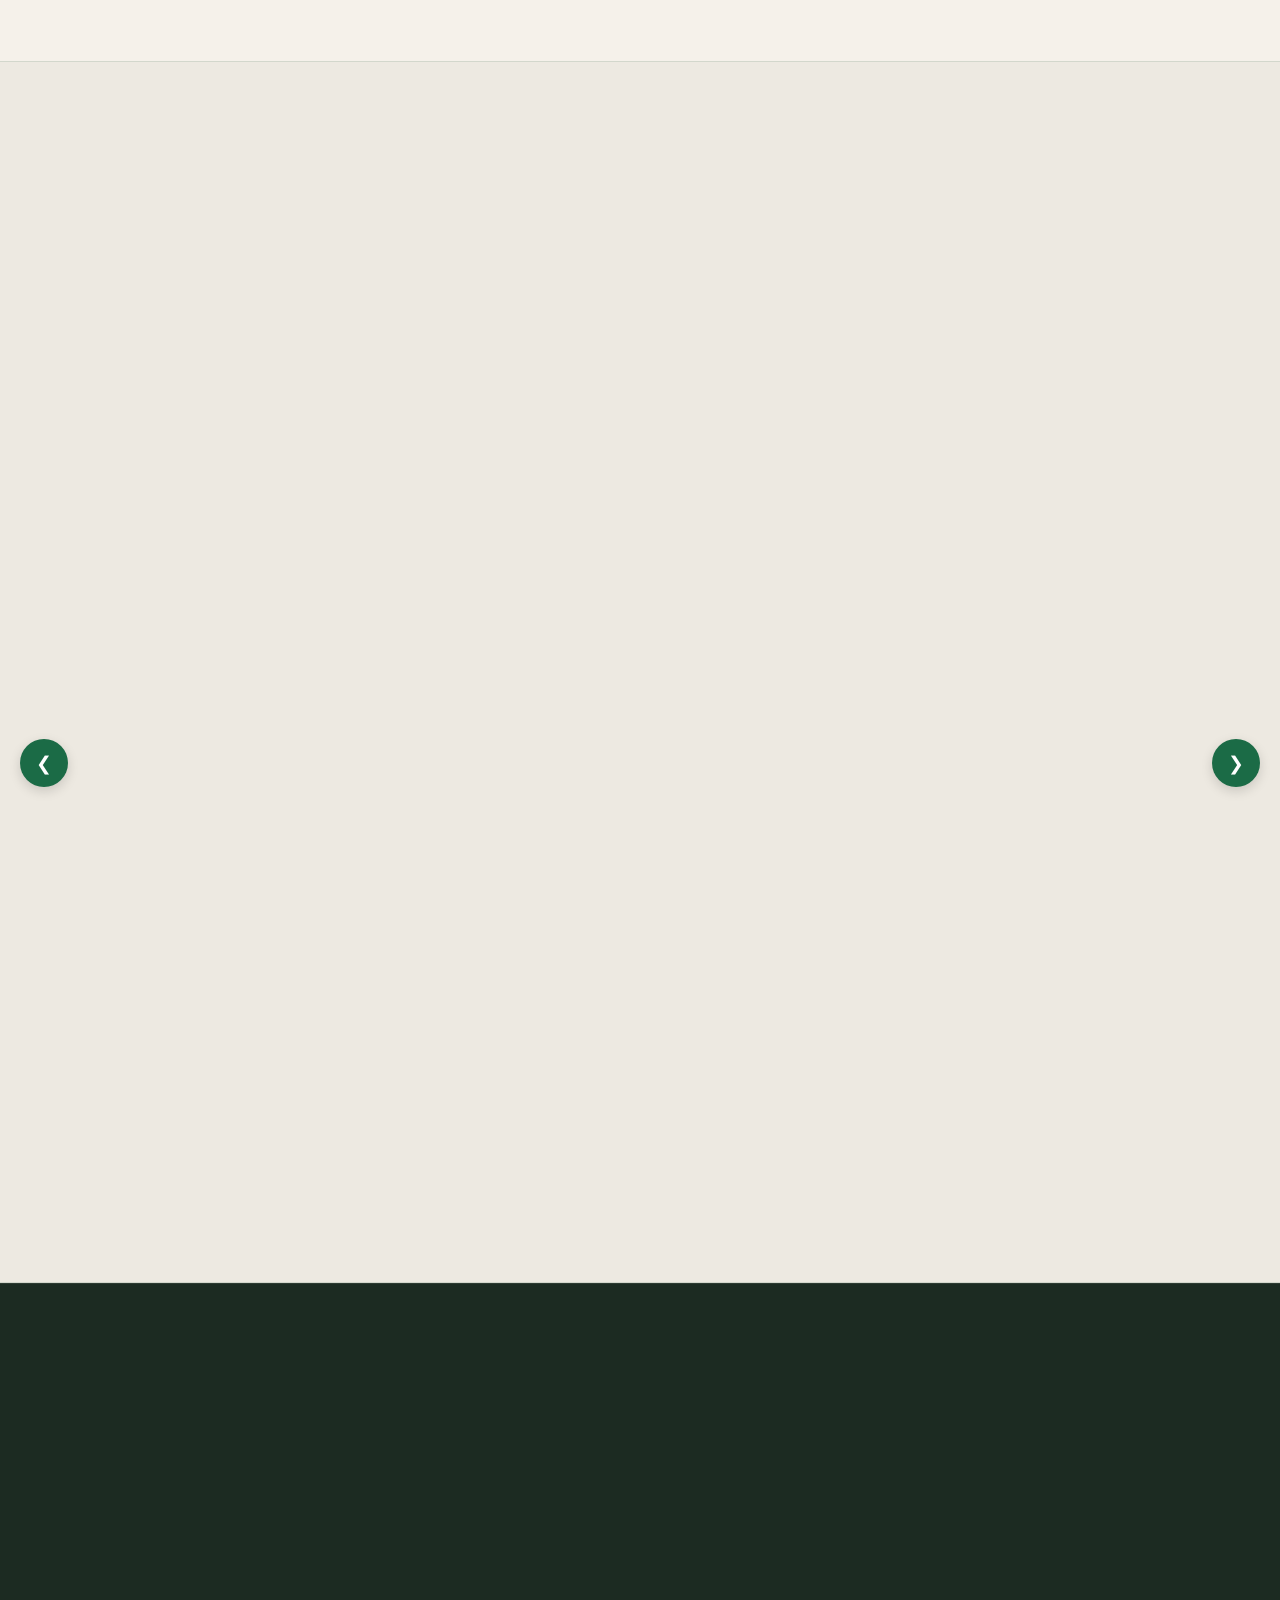
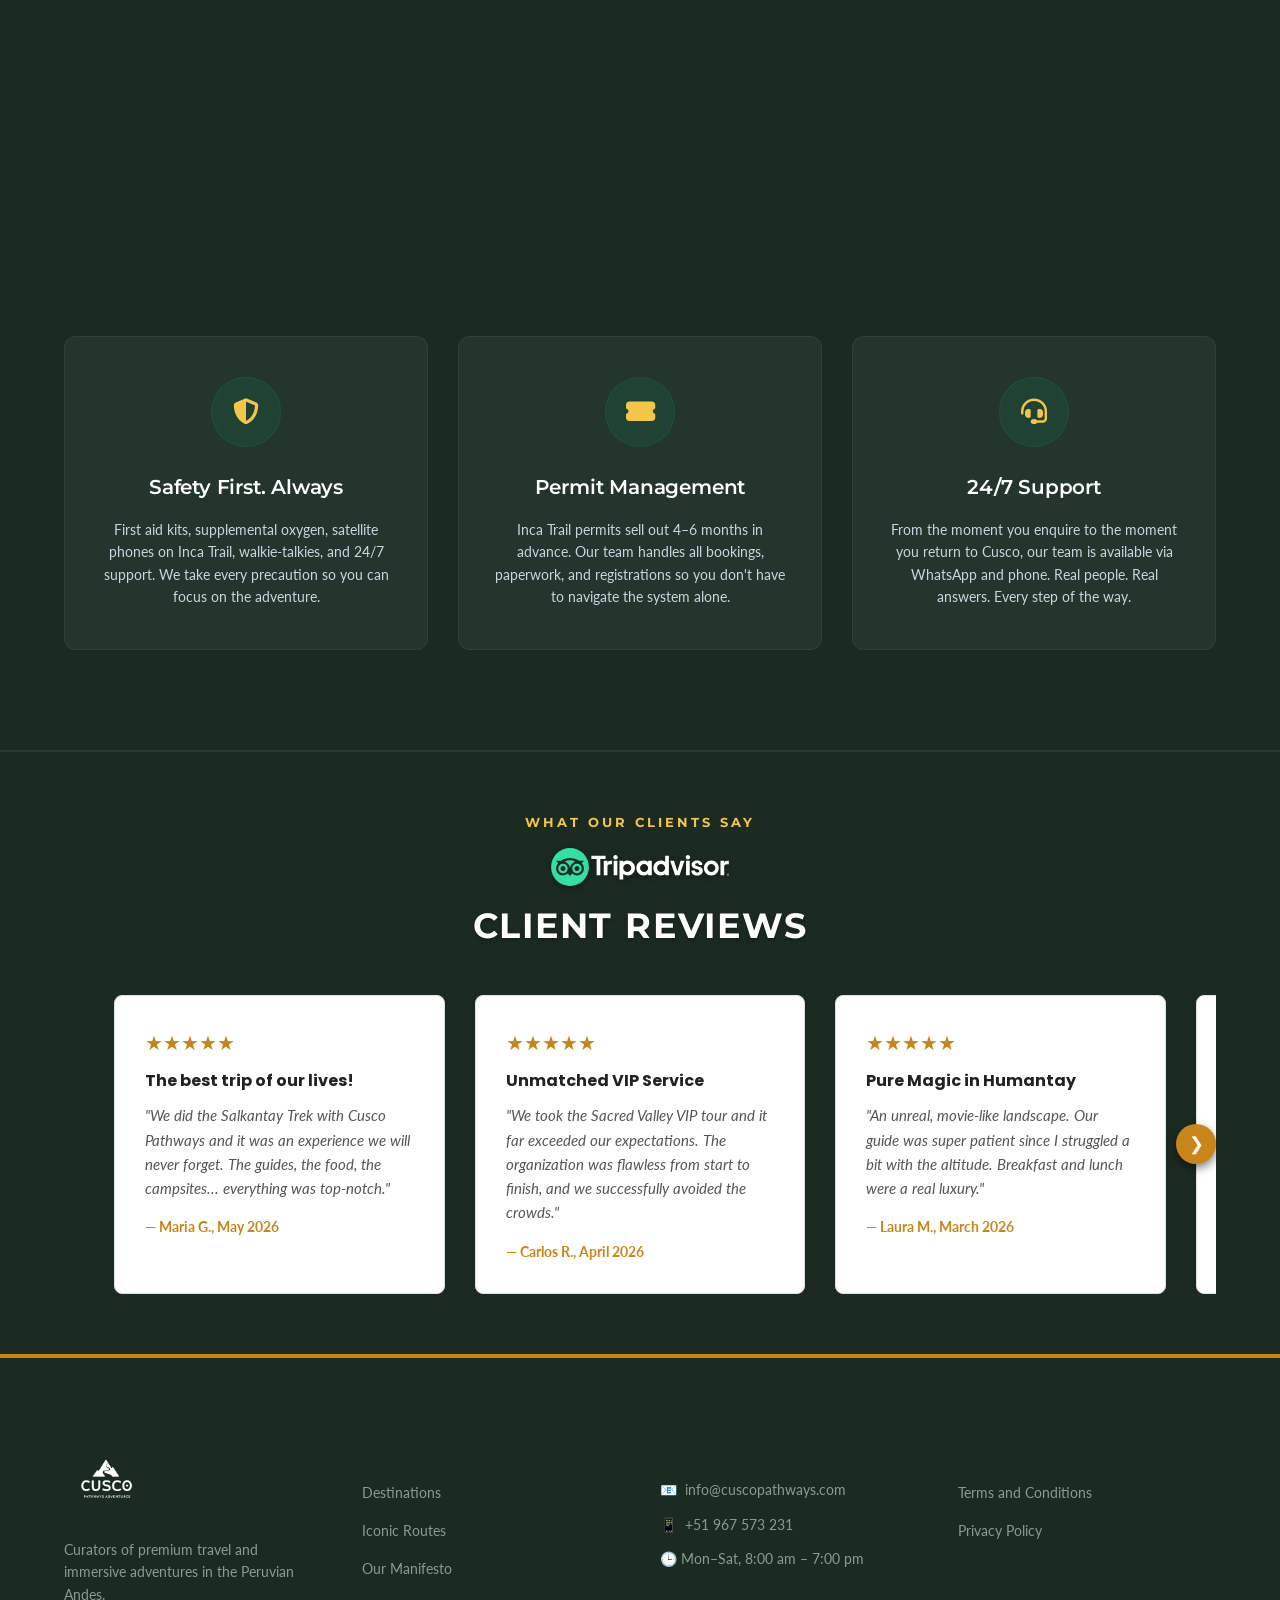
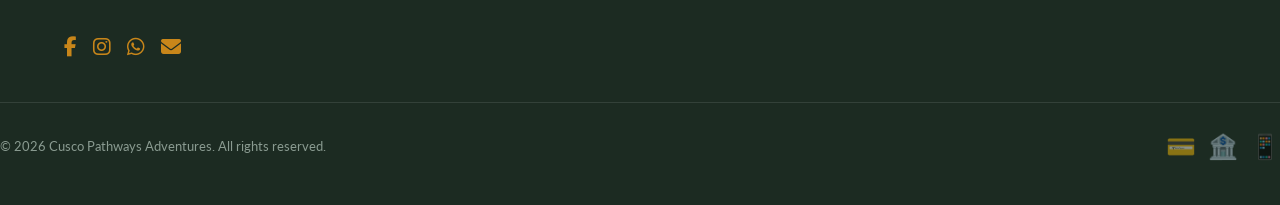
==== commit d9cdb7b7: "Update Salkantay destination card and hero banner images using Salkantay Premium images" ====
--- a/index.html
+++ b/index.html
@@ -109,7 +109,7 @@
       <div class="hero-slide active" style="background-image: url('assets/images/hero/hero_machupicchu.png');"></div>
       <div class="hero-slide" style="background-image: url('assets/images/hero/hero_andes.webp');"></div>
       <div class="hero-slide" style="background-image: url('assets/images/inca-trail/it4d_hero_hikers.webp');"></div>
-      <div class="hero-slide" style="background-image: url('assets/images/destinations/dest_salkantay.webp');"></div>
+      <div class="hero-slide" style="background-image: url('assets/images/salkantay/sk5d_d1_domos_valle.webp');"></div>
       <div class="hero-slide" style="background-image: url('assets/images/destinations/dest_sacredvalley.webp');"></div>
       <div class="hero-slide" style="background-image: url('assets/images/destinations/dest_humantay.webp');"></div>
     </div>
@@ -216,7 +216,7 @@
 
         <!-- Salkantay -->
         <a href="destination.html?dest=salkantay" class="ds-card reveal">
-          <img src="assets/images/destinations/dest_salkantay.webp" alt="Salkantay" class="ds-bg" loading="lazy" />
+          <img src="assets/images/salkantay/sk5d_d1_domos_valle.webp" alt="Salkantay" class="ds-bg" loading="lazy" />
           <div class="ds-overlay"></div>
           <div class="ds-content">
             <span class="ds-tag">Vilcabamba Range</span>
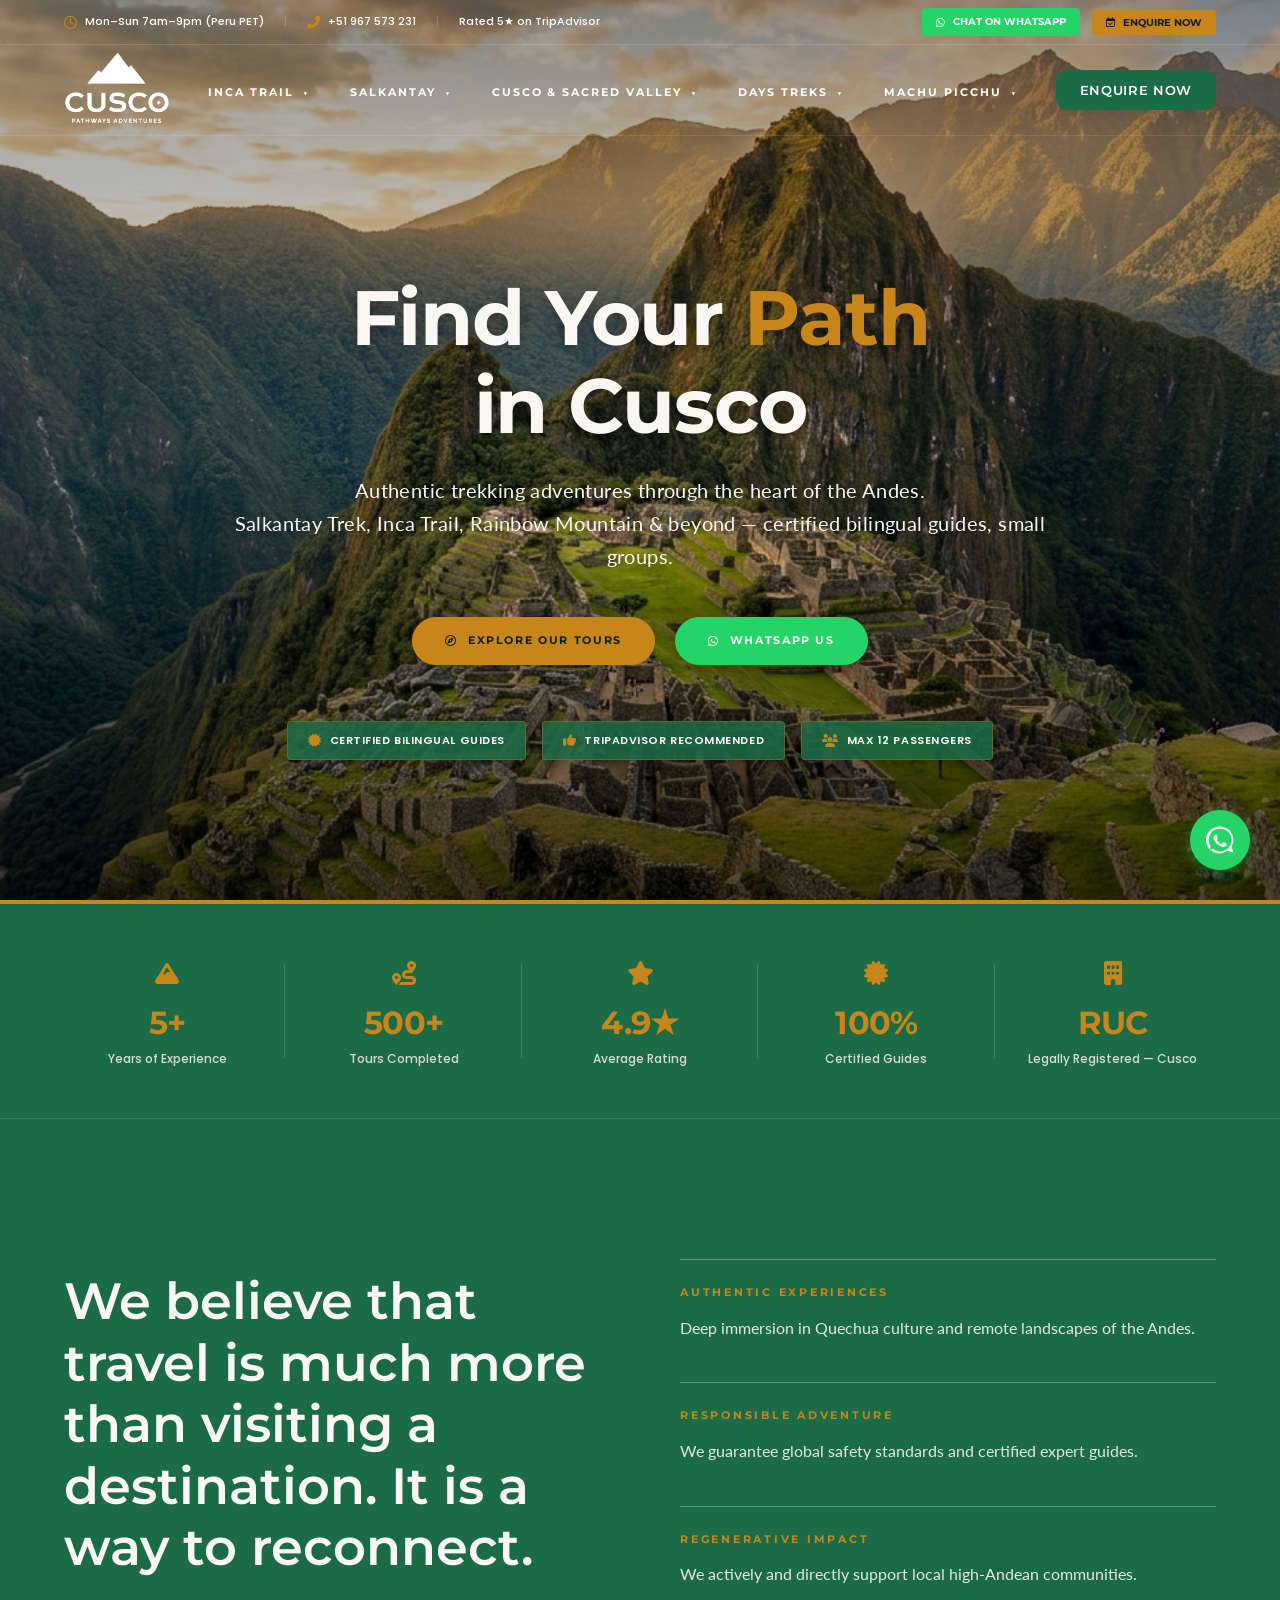
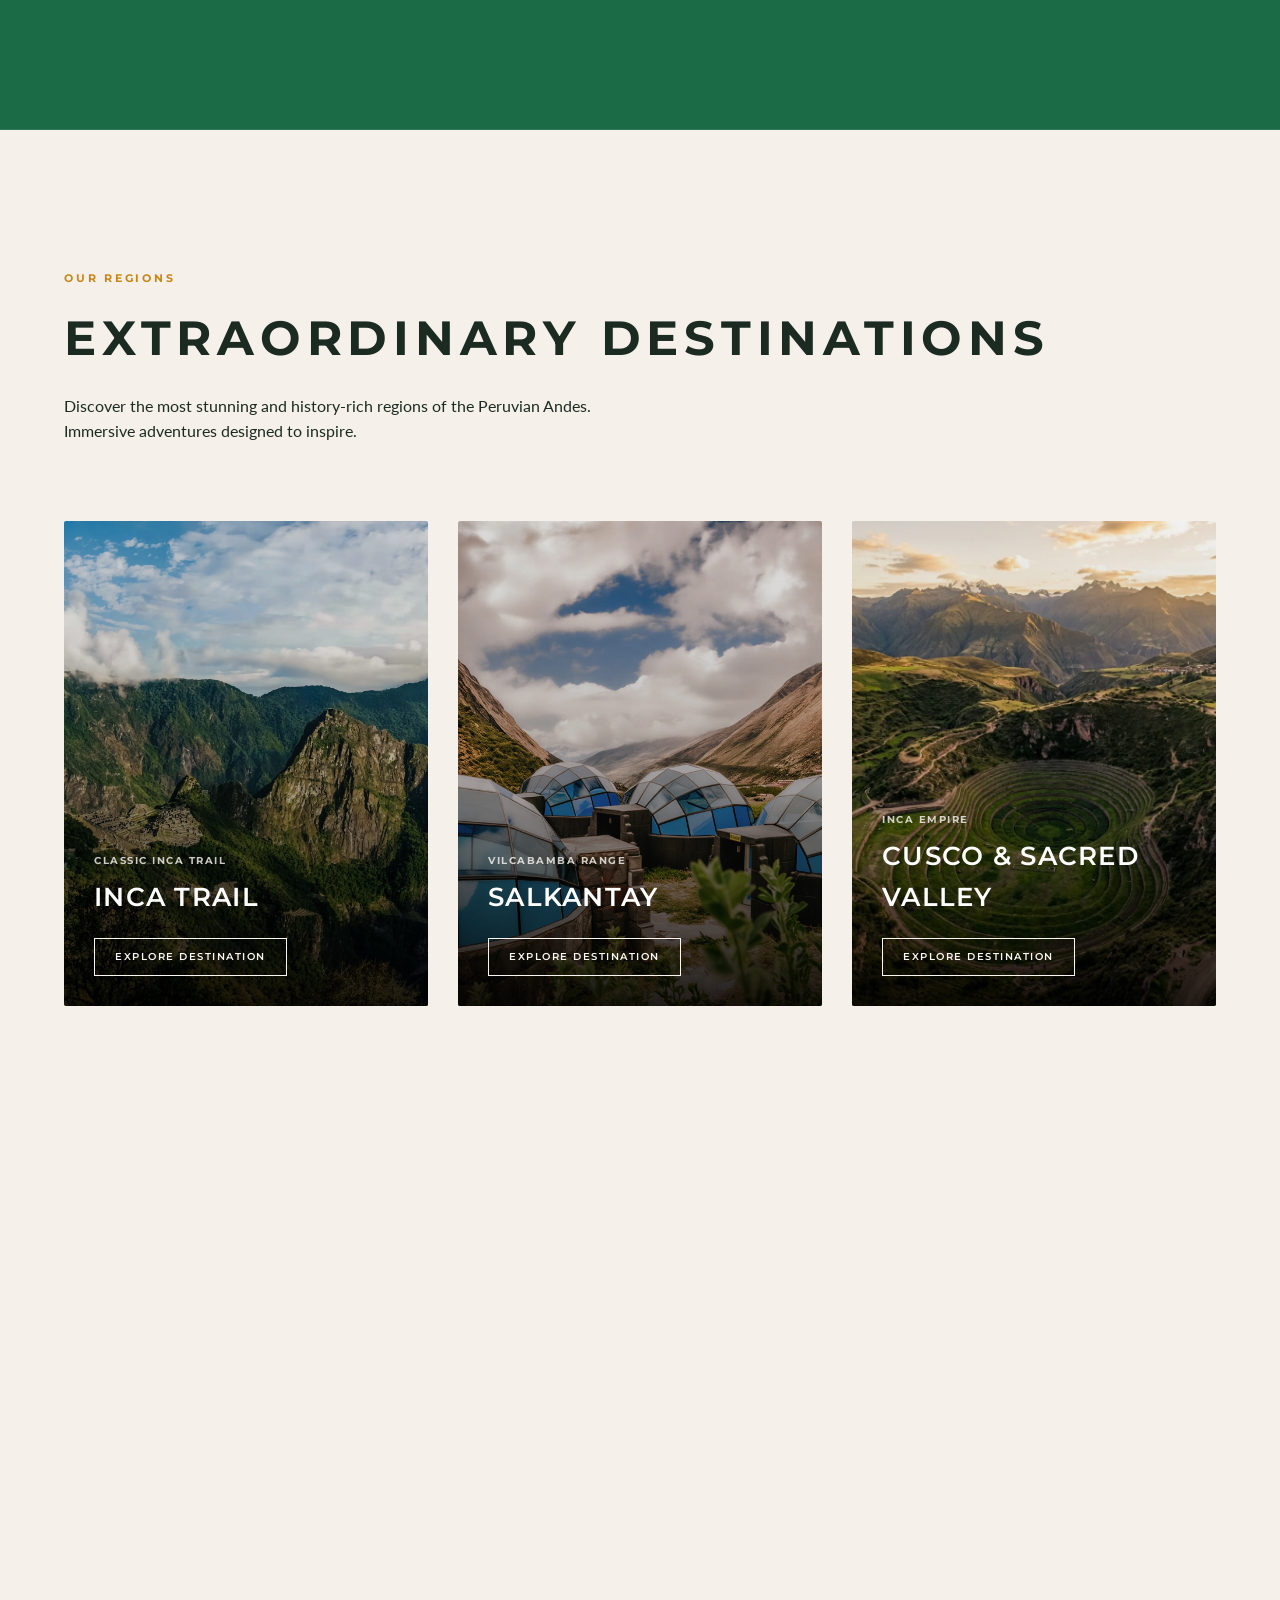
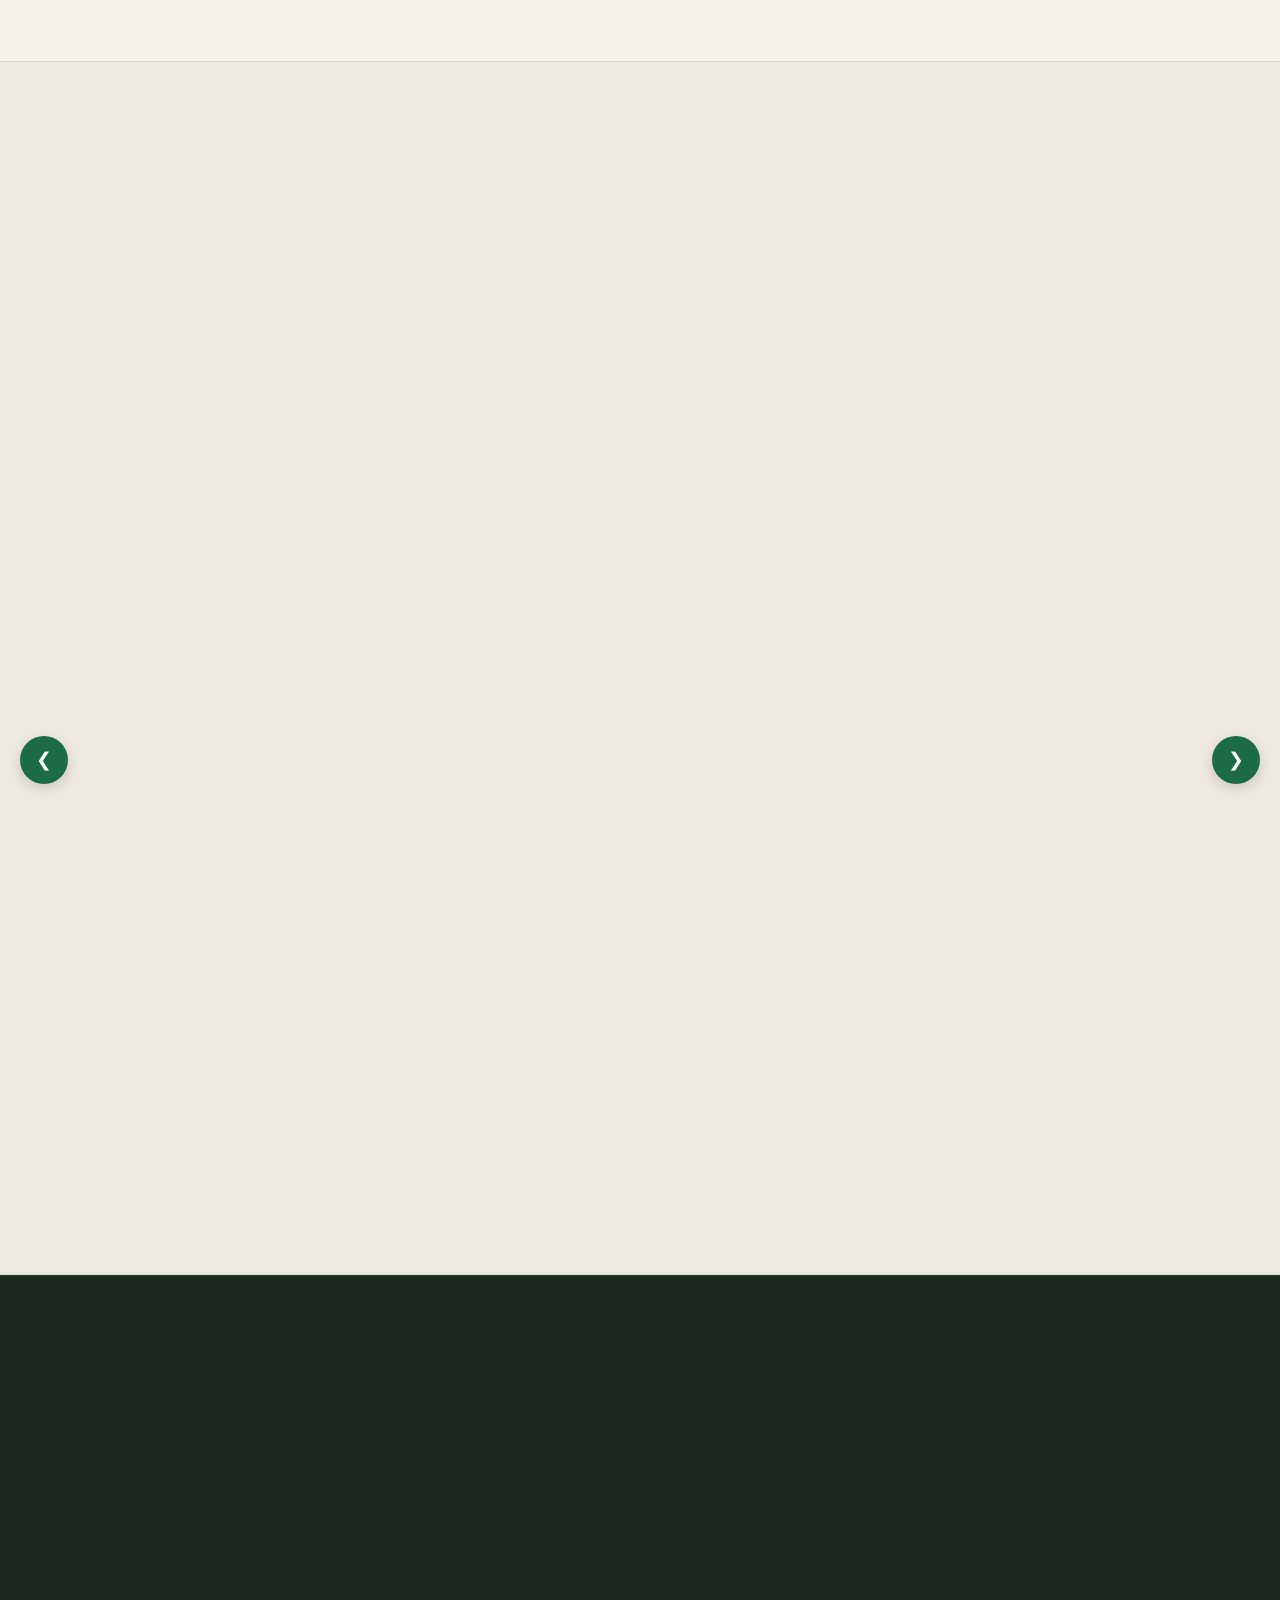
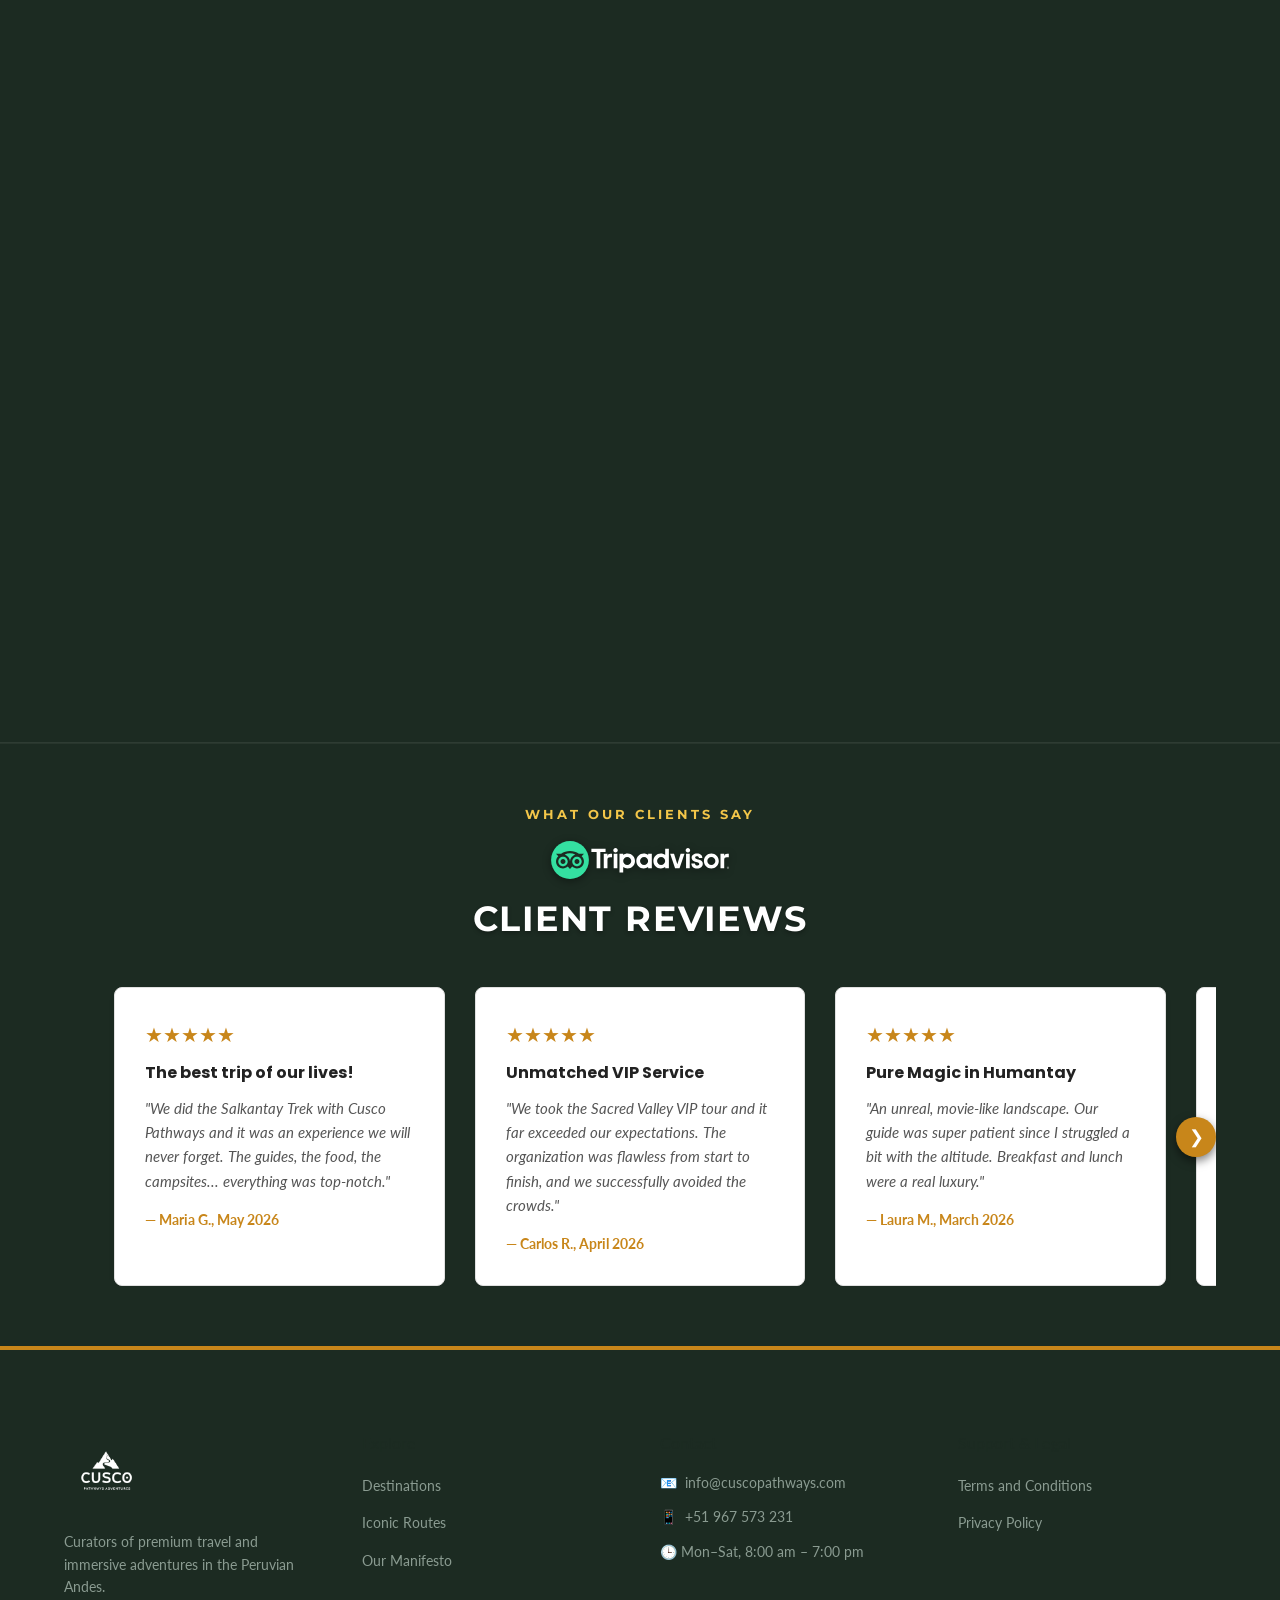
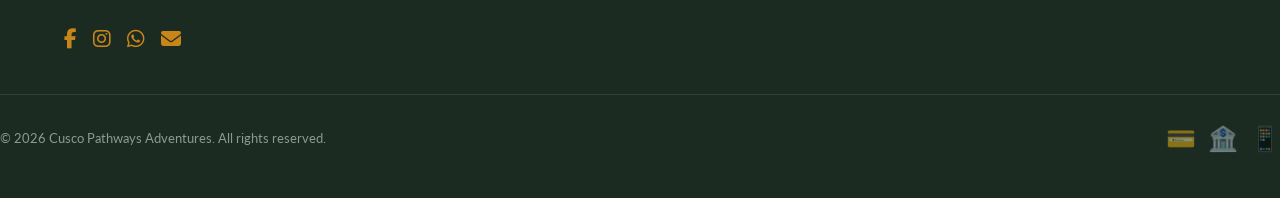
==== commit fbf4bbf0: "Add and dynamically hydrate prices for all Featured Experiences cards on homepage" ====
--- a/index.html
+++ b/index.html
@@ -295,7 +295,7 @@
                   <span class="rating-highlight">★ 4.8 (3,124 reviews)</span>
                 </div>
                 <div class="fc-footer-right">
-                  <span class="fc-price">From <strong>$00.00</strong> pp</span>
+                  <span class="fc-price">From <strong>USD 55.00</strong> pp</span>
                   <a href="tour-detail.html?tour=cusco-cultural&dest=cusco-sacred-valley" class="btn btn-gold-solid btn-itinerary">VIEW ITINERARY</a>
                 </div>
               </div>
@@ -320,7 +320,11 @@
                 <div class="fc-footer-left">
                   <span>👥 Max. 12 Passengers</span>
                   <span>🏔️ 3,762m</span>
-                  <a href="tour-detail.html?tour=valley-super&dest=cusco-sacred-valley" class="btn btn-gold-solid btn-itinerary">VER ITINERARIO</a>
+                  <span class="rating-highlight">★ 4.9 (2,840 reviews)</span>
+                </div>
+                <div class="fc-footer-right">
+                  <span class="fc-price">From <strong>USD 75.00</strong> pp</span>
+                  <a href="tour-detail.html?tour=valley-super&dest=cusco-sacred-valley" class="btn btn-gold-solid btn-itinerary">VIEW ITINERARY</a>
                 </div>
               </div>
             </div>
@@ -347,7 +351,7 @@
                   <span class="rating-highlight">★ 4.9 (4,032 reviews)</span>
                 </div>
                 <div class="fc-footer-right">
-                  <span class="fc-price">From <strong>$00.00</strong> pp</span>
+                  <span class="fc-price">From <strong>USD 48.00</strong> pp</span>
                   <a href="tour-detail.html?tour=humantay-classic&dest=rainbow-mountain" class="btn btn-gold-solid btn-itinerary">VIEW ITINERARY</a>
                 </div>
               </div>
@@ -375,7 +379,7 @@
                   <span class="rating-highlight">★ 4.8 (1,530 reviews)</span>
                 </div>
                 <div class="fc-footer-right">
-                  <span class="fc-price">From <strong>$00.00</strong> pp</span>
+                  <span class="fc-price">From <strong>USD 48.00</strong> pp</span>
                   <a href="tour-detail.html?tour=ausangate-7lakes&dest=rainbow-mountain" class="btn btn-gold-solid btn-itinerary">VIEW ITINERARY</a>
                 </div>
               </div>
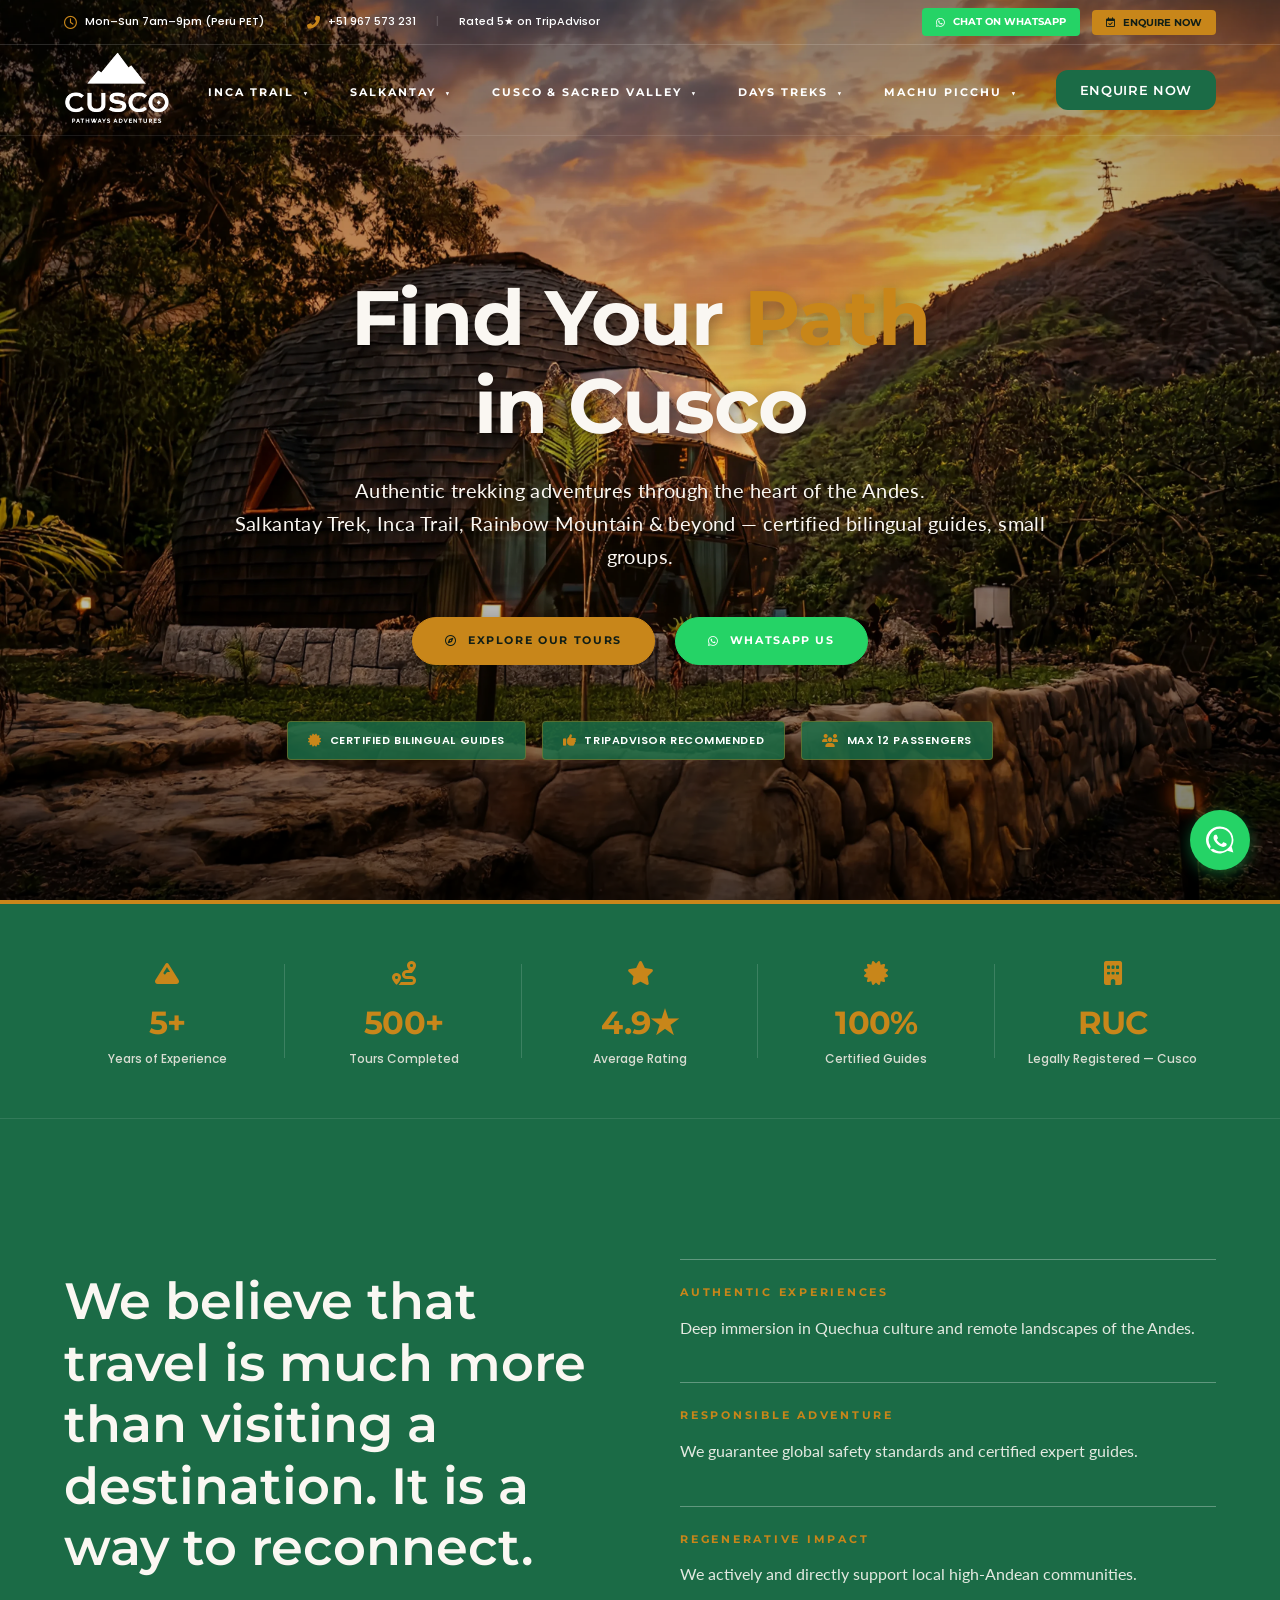
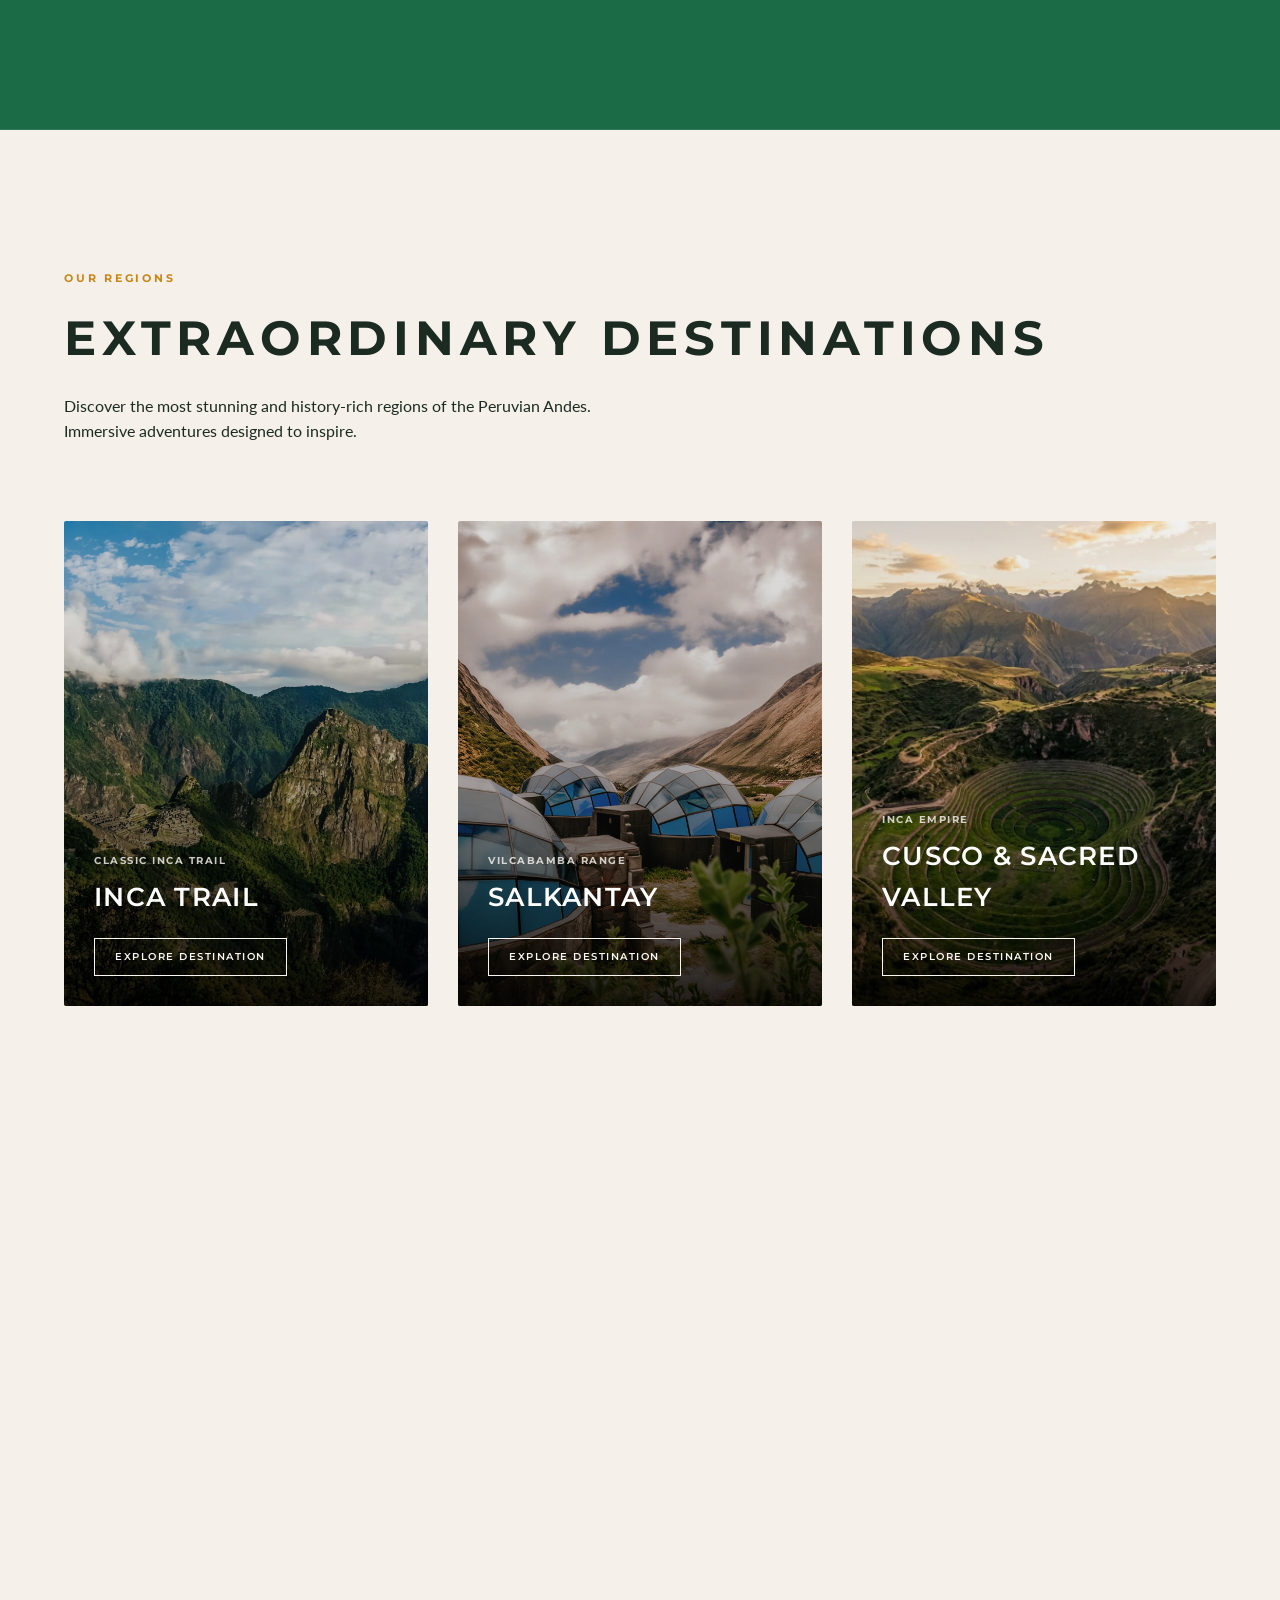
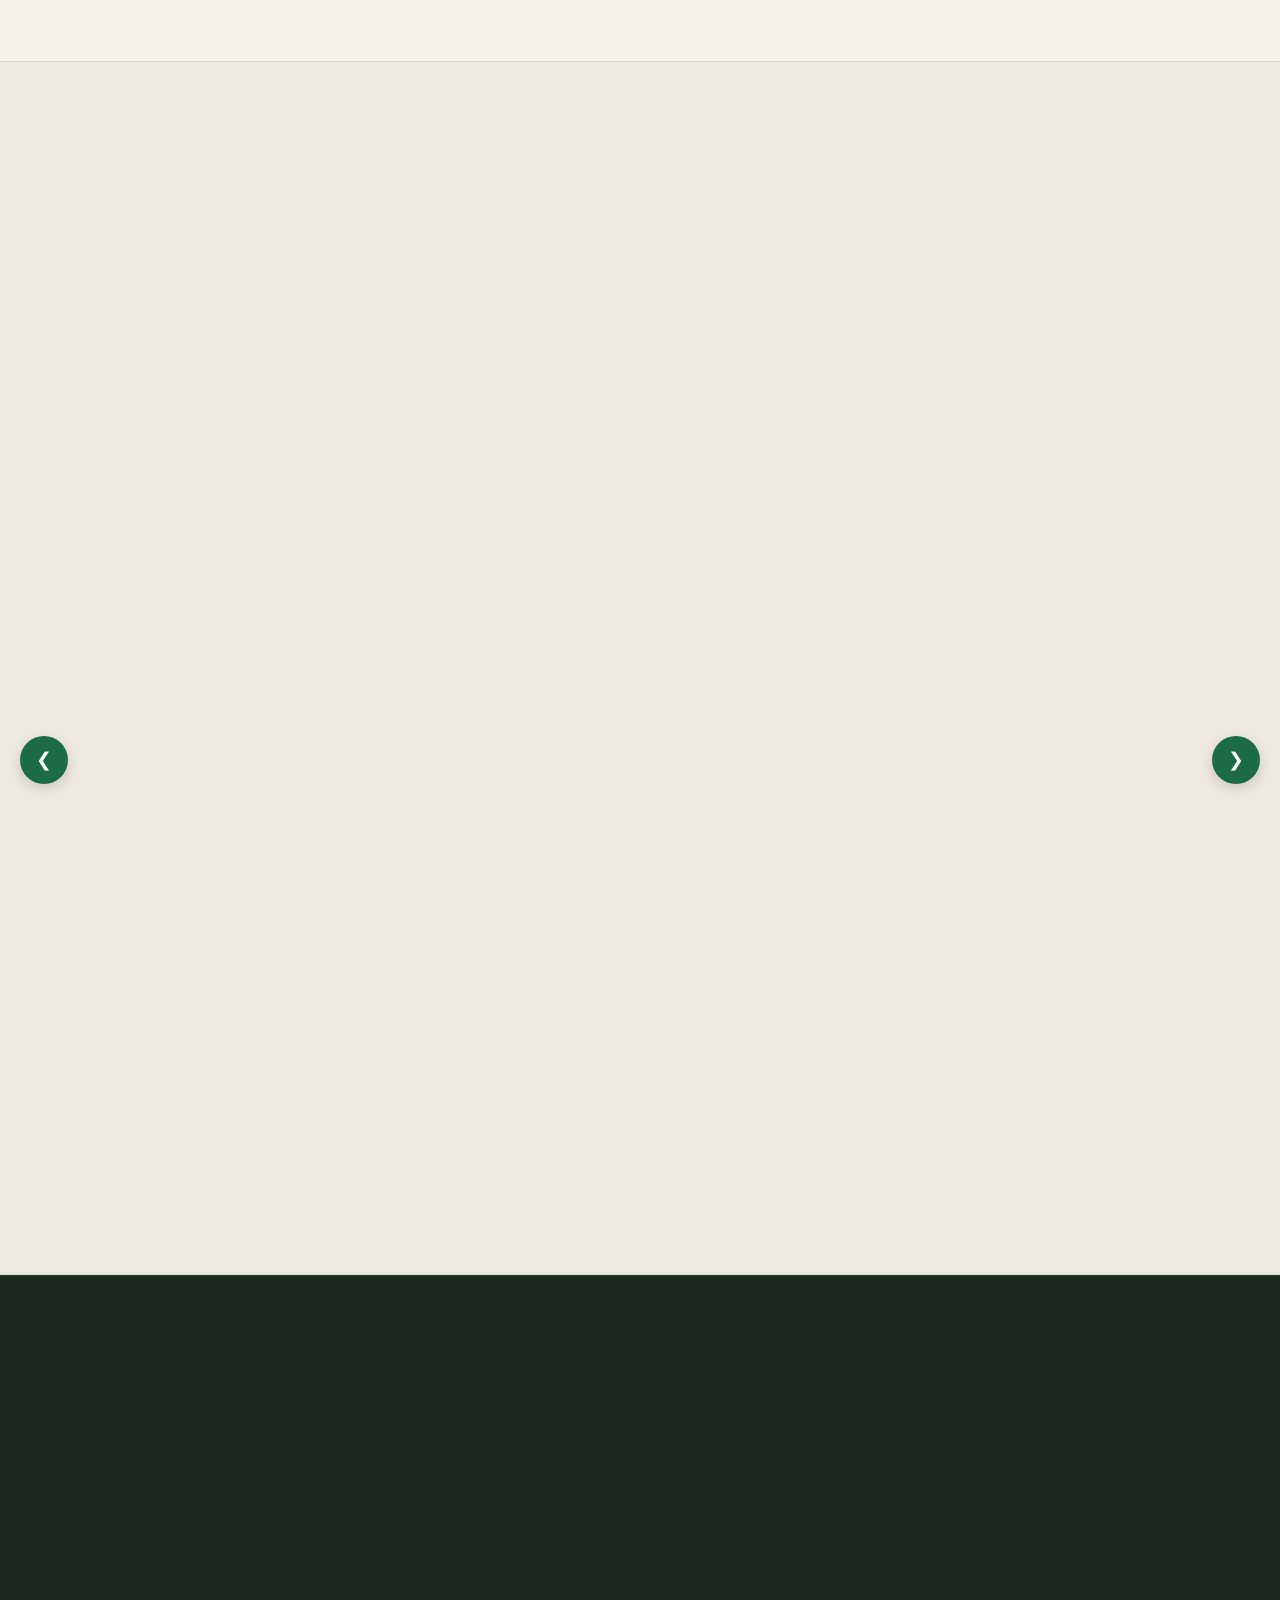
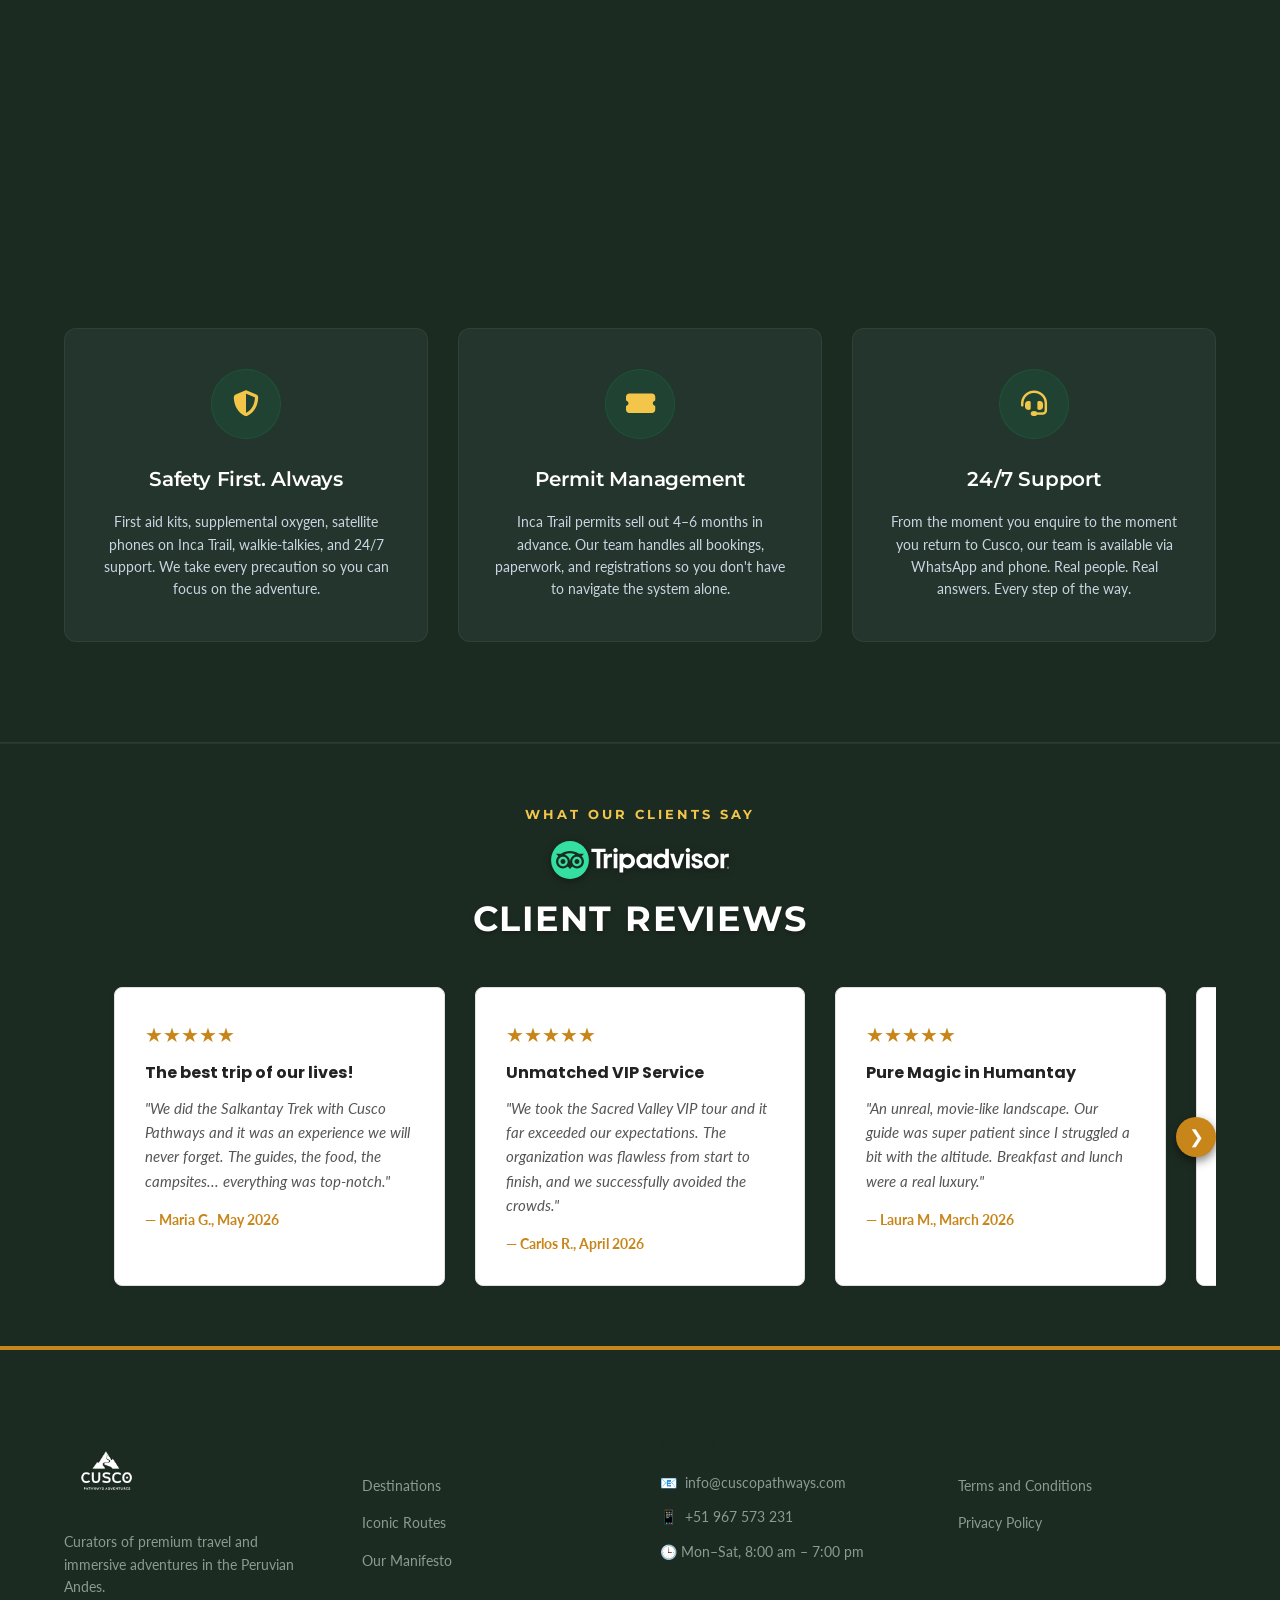
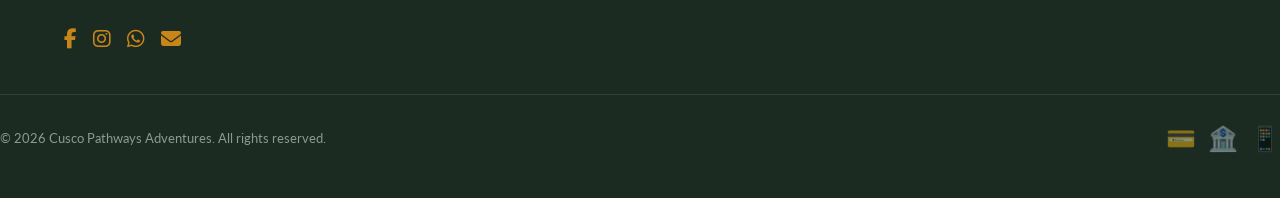
==== commit ddf7a127: "Update homepage hero images to Salkantay packages, update Salkantay hero images, set max passengers " ====
--- a/index.html
+++ b/index.html
@@ -106,12 +106,11 @@
   <!-- ═══════════════════════════════════════════ HERO ═══ -->
   <header class="hero" id="hero">
     <div class="hero-bg">
-      <div class="hero-slide active" style="background-image: url('assets/images/hero/hero_machupicchu.png');"></div>
-      <div class="hero-slide" style="background-image: url('assets/images/hero/hero_andes.webp');"></div>
-      <div class="hero-slide" style="background-image: url('assets/images/inca-trail/it4d_hero_hikers.webp');"></div>
+      <div class="hero-slide active" style="background-image: url('assets/images/salkantay/sk5d_d3_domo_sunset.webp');"></div>
       <div class="hero-slide" style="background-image: url('assets/images/salkantay/sk5d_d1_domos_valle.webp');"></div>
-      <div class="hero-slide" style="background-image: url('assets/images/destinations/dest_sacredvalley.webp');"></div>
-      <div class="hero-slide" style="background-image: url('assets/images/destinations/dest_humantay.webp');"></div>
+      <div class="hero-slide" style="background-image: url('assets/images/salkantay/sk4dc_d2_hikers_snowpeak.webp');"></div>
+      <div class="hero-slide" style="background-image: url('assets/images/salkantay/sk5dc_d1_humantay_lake.webp');"></div>
+      <div class="hero-slide" style="background-image: url('assets/images/salkantay/sk5dc_d2_abra_pass.webp');"></div>
     </div>
     <div class="hero-content">
       <h1 class="hero-title reveal">Find Your <span class="text-gold">Path</span><br>in Cusco</h1>
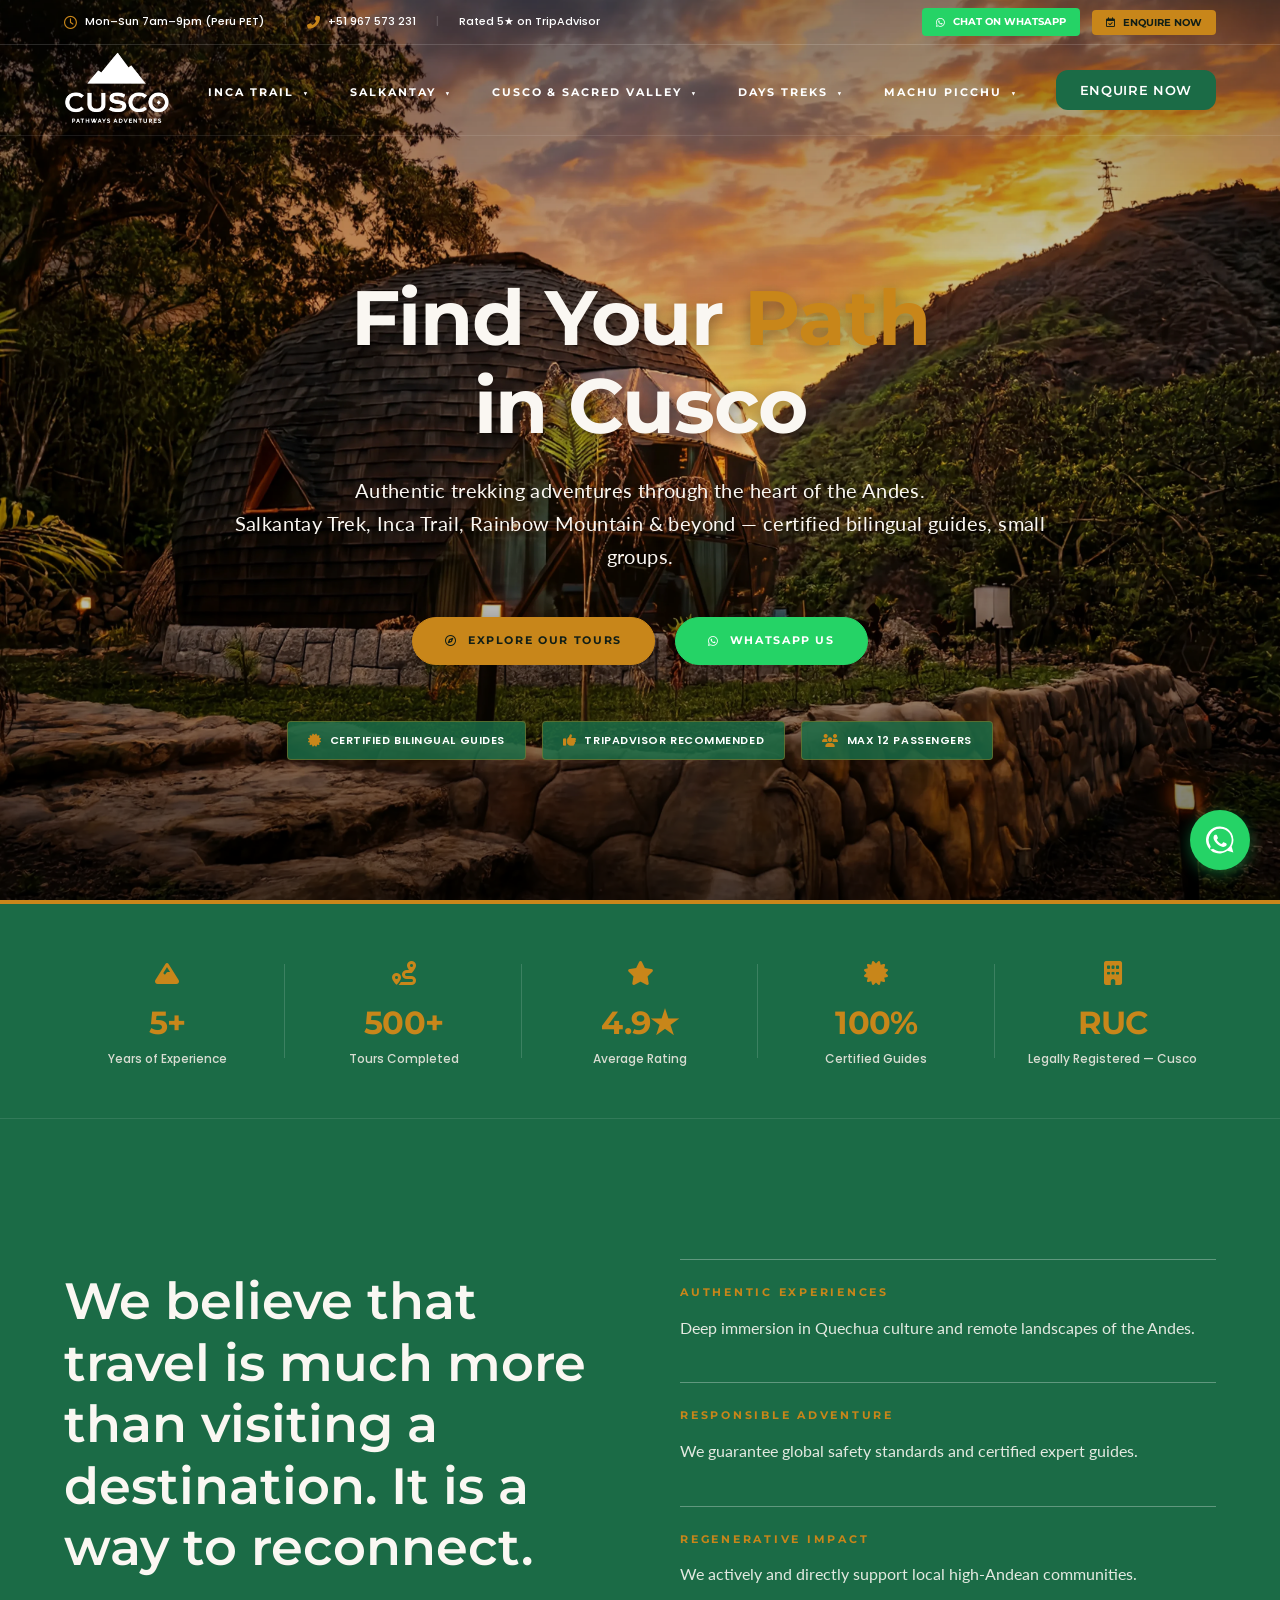
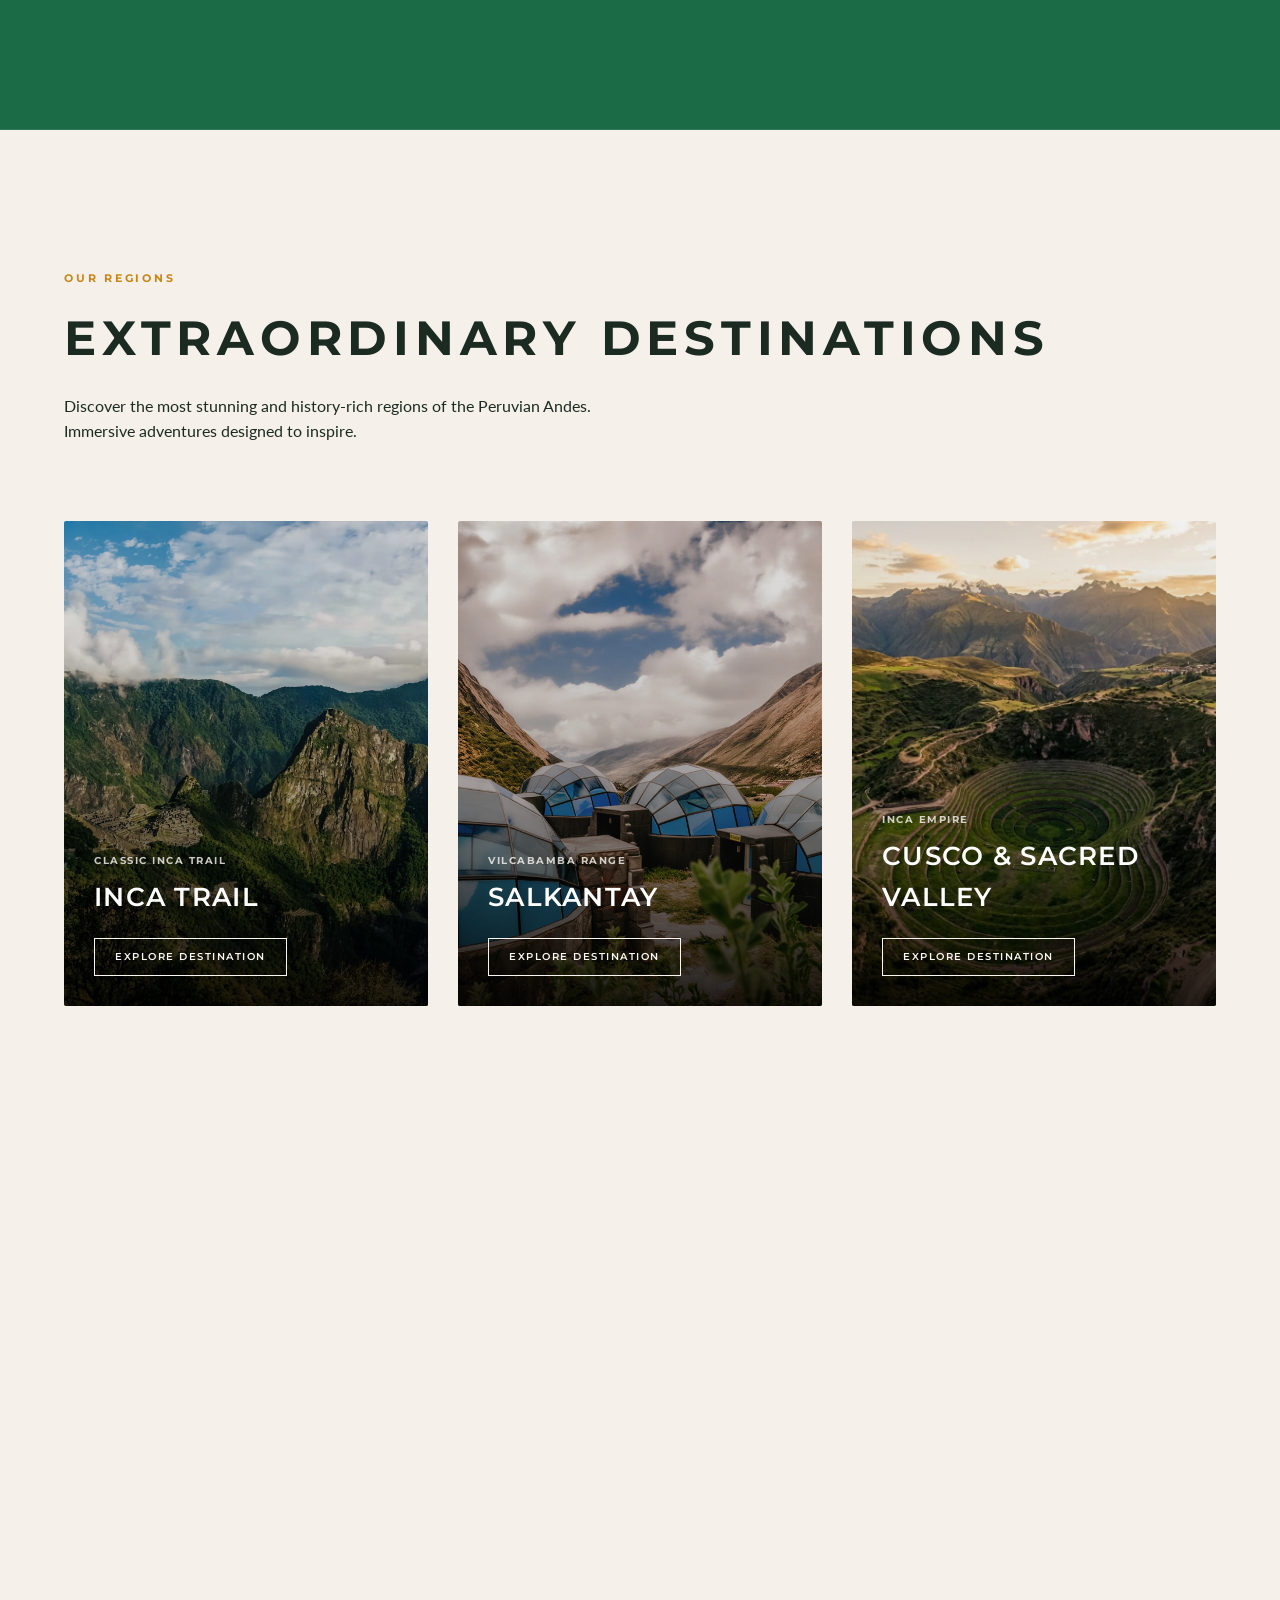
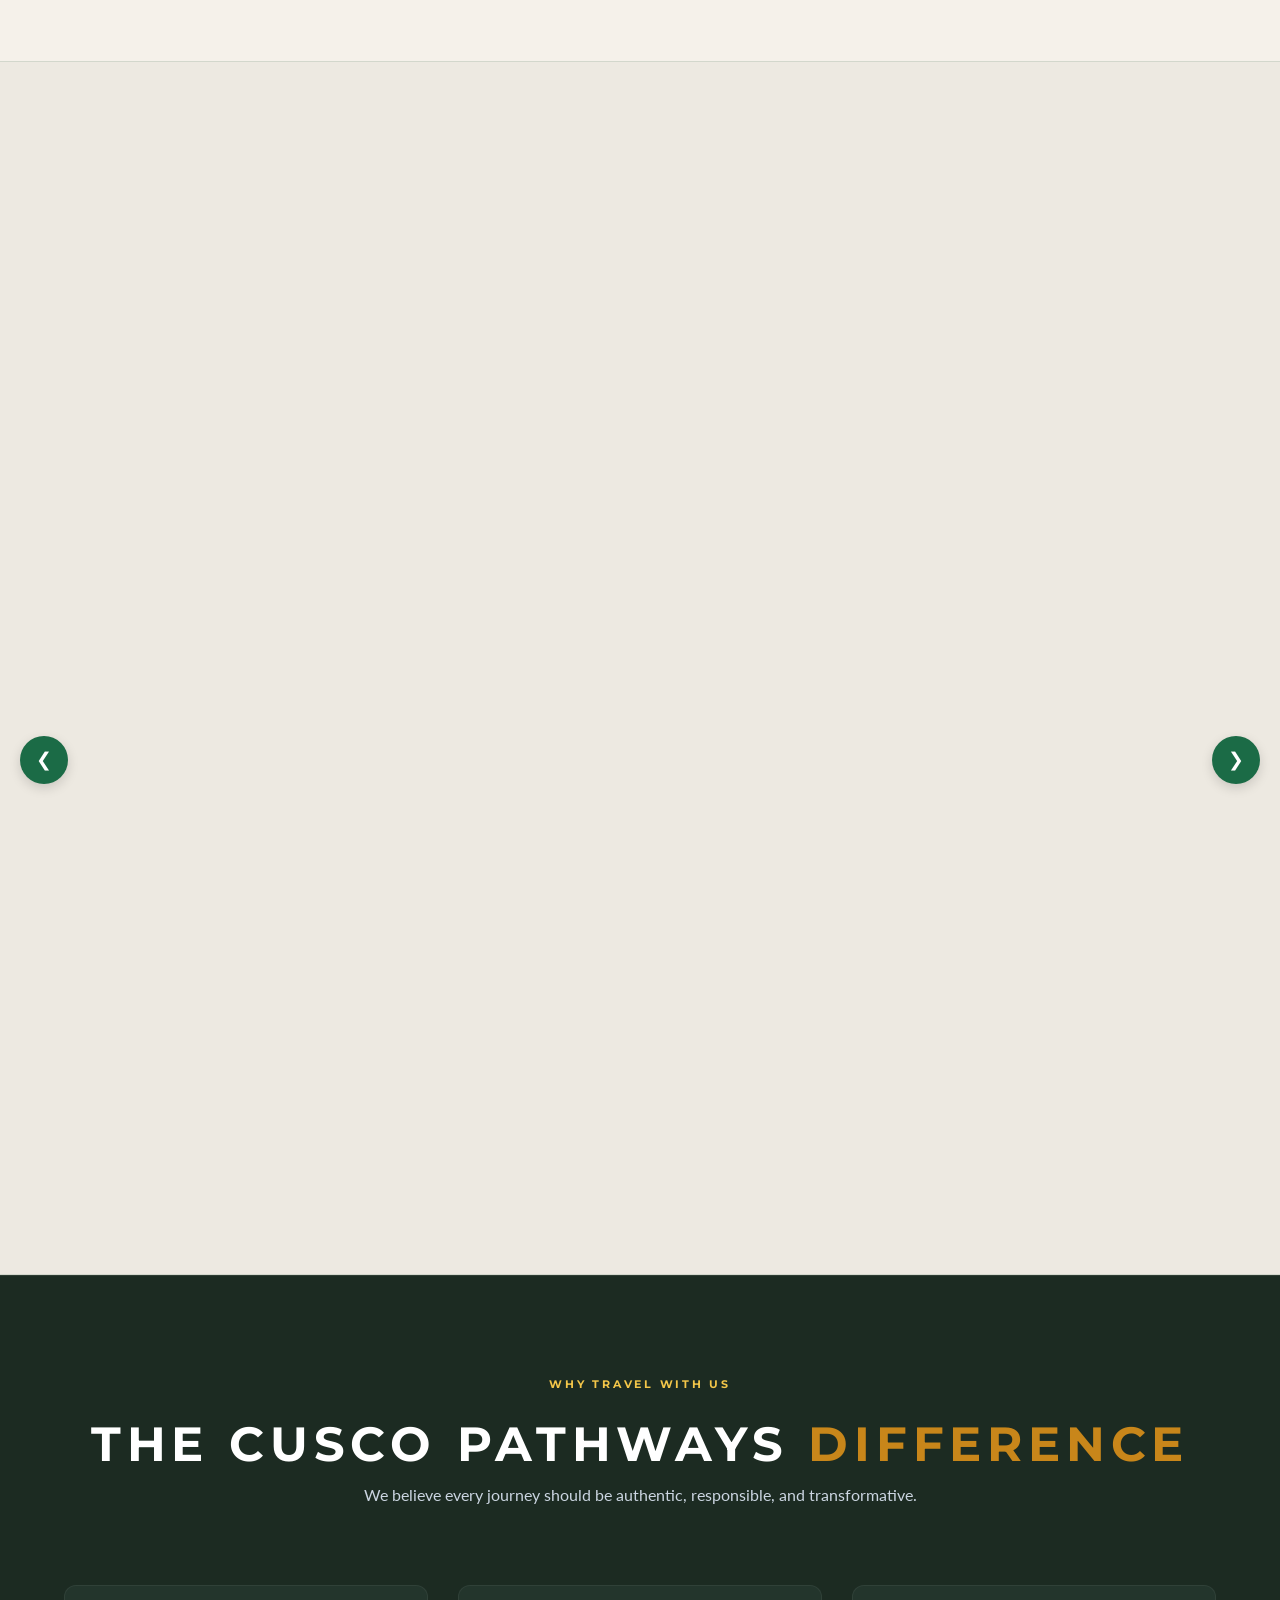
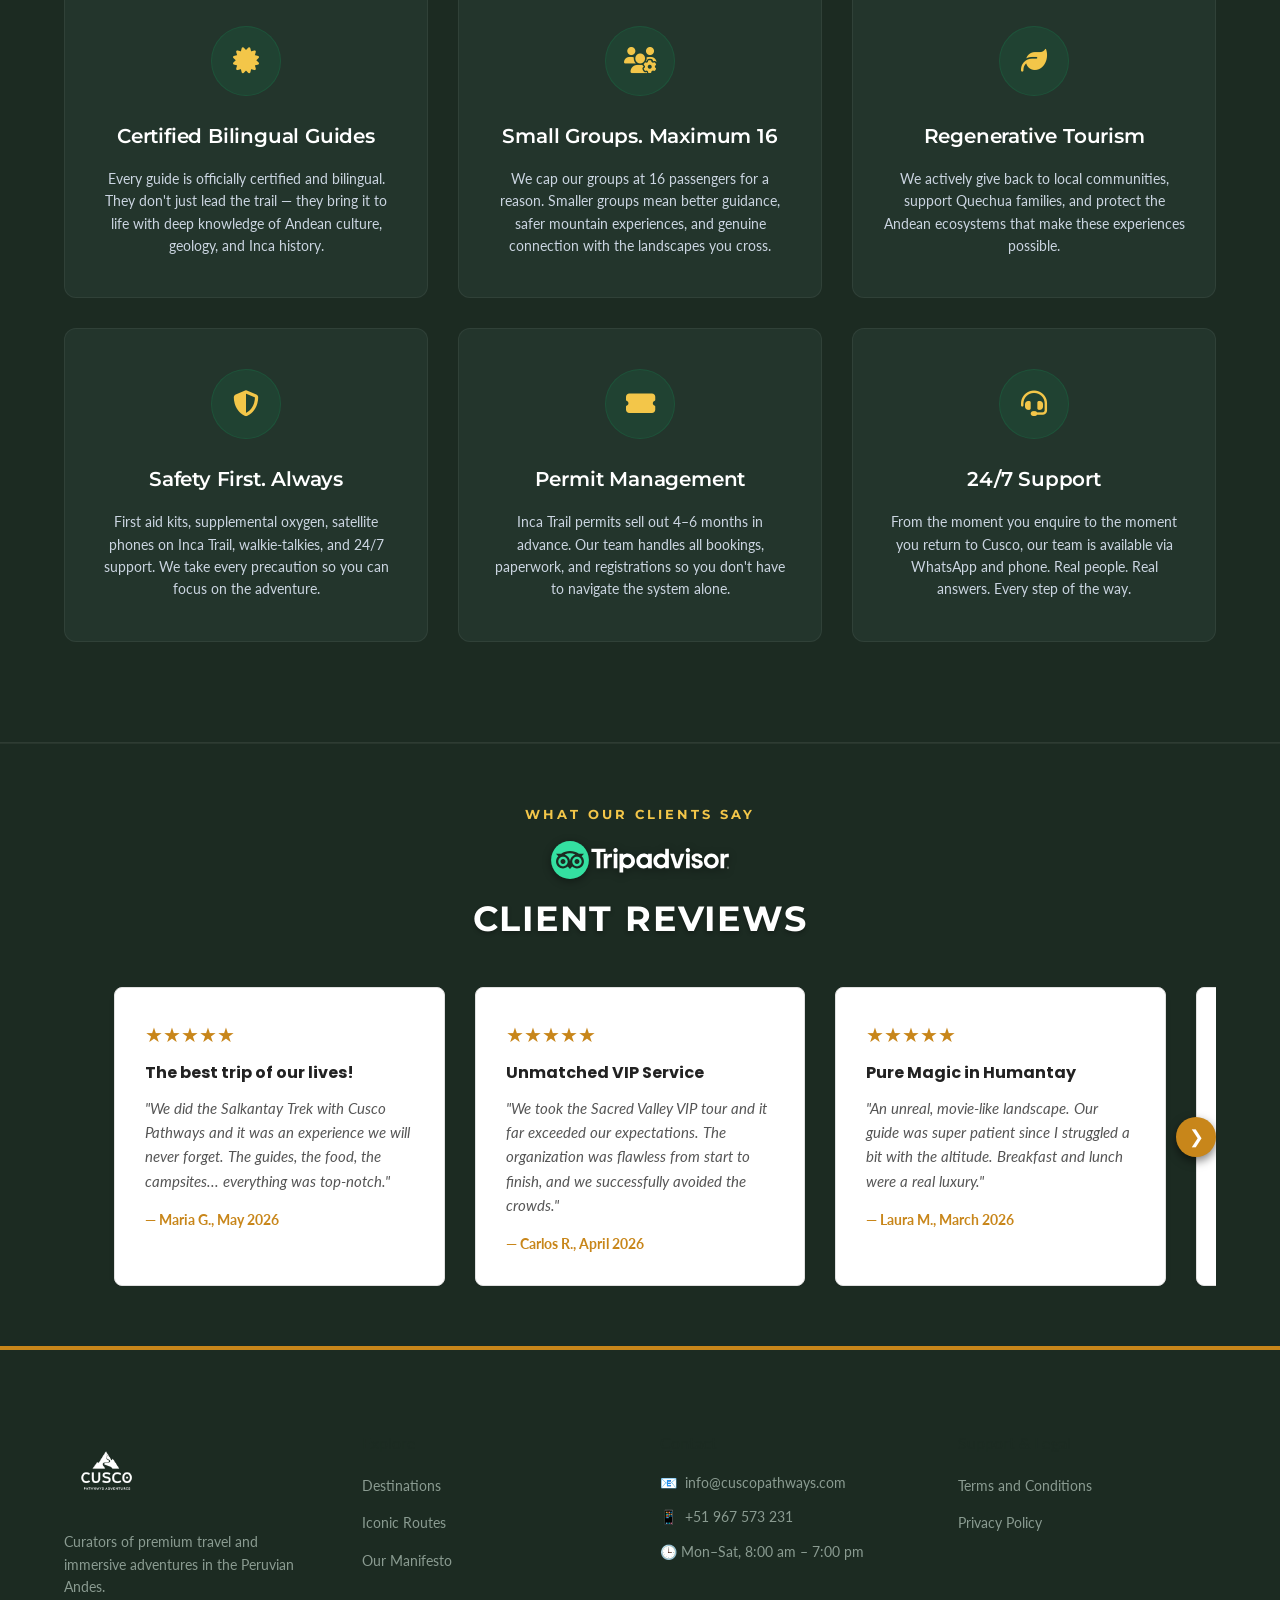
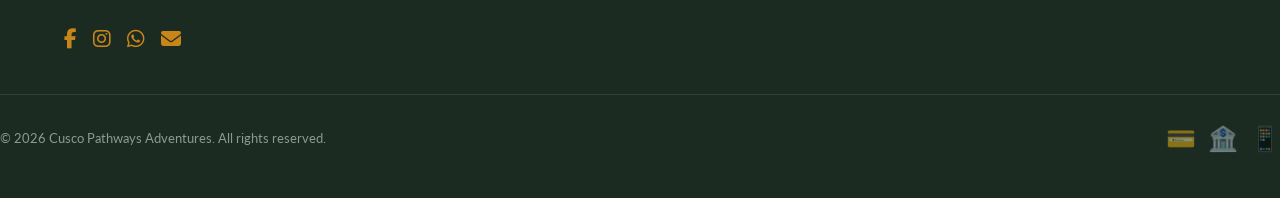
==== commit 92c3e1ff: "Update floating WhatsApp button number to +51 967573231 across all pages" ====
--- a/index.html
+++ b/index.html
@@ -589,7 +589,7 @@
     </div>
   </footer>
 
-  <a href="https://wa.me/51984000000?text=Hello%20Cusco%20Pathways,%20I%20would%20like%20more%20information" class="floating-whatsapp" target="_blank" aria-label="Contactar por WhatsApp">
+  <a href="https://wa.me/51967573231?text=Hello%20Cusco%20Pathways,%20I%20would%20like%20more%20information" class="floating-whatsapp" target="_blank" aria-label="Contactar por WhatsApp">
     <svg viewBox="0 0 32 32" width="32" height="32" fill="#ffffff">
       <path d="M16 2.5a13.5 13.5 0 0 1 11.66 20.25l1.68 5.64-5.83-1.52A13.5 13.5 0 1 1 16 2.5zm0 2.2a11.3 11.3 0 0 0-9.67 17.15l.38.6-1.02 3.4 3.52-1 .63.36A11.3 11.3 0 1 0 16 4.7zm5.95 14.65c-.32-.16-1.92-.95-2.2-1.06-.3-.1-.5-.16-.72.16-.2.32-.82 1.06-1 1.28-.18.2-.38.23-.7.06-.32-.15-1.37-.5-2.6-1.6-.96-.86-1.6-1.93-1.8-2.25-.18-.32-.02-.5.14-.65.15-.14.32-.37.48-.56.16-.18.22-.32.32-.54.1-.2.05-.4-.02-.56-.08-.16-.73-1.74-1-2.38-.26-.62-.53-.54-.72-.55h-.62c-.22 0-.57.08-.87.4-.3.32-1.14 1.1-1.14 2.7 0 1.6 1.17 3.14 1.34 3.36.16.23 2.3 3.5 5.56 4.9.78.33 1.38.53 1.85.68.78.25 1.5.21 2.05.13.62-.1 1.92-.78 2.2-1.54.26-.76.26-1.4.18-1.54-.08-.13-.3-.22-.62-.38z"/>
     </svg>
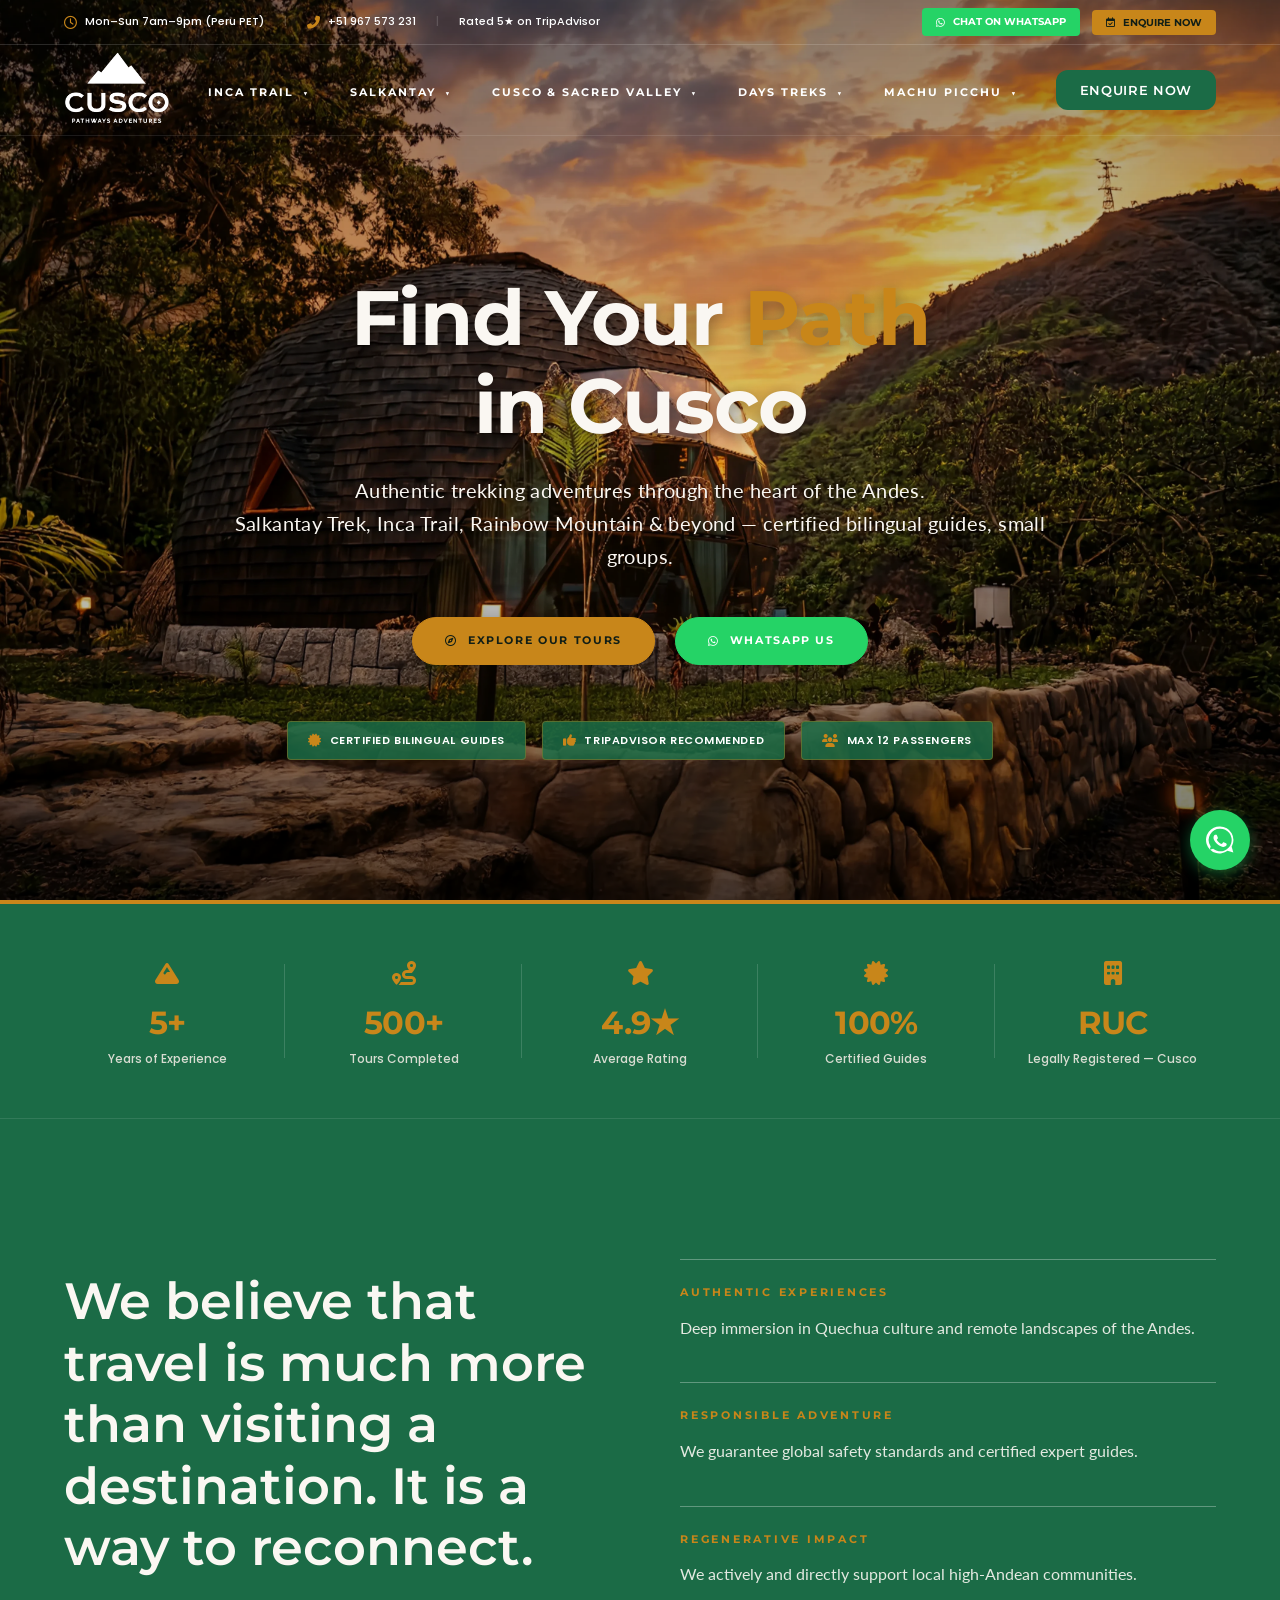
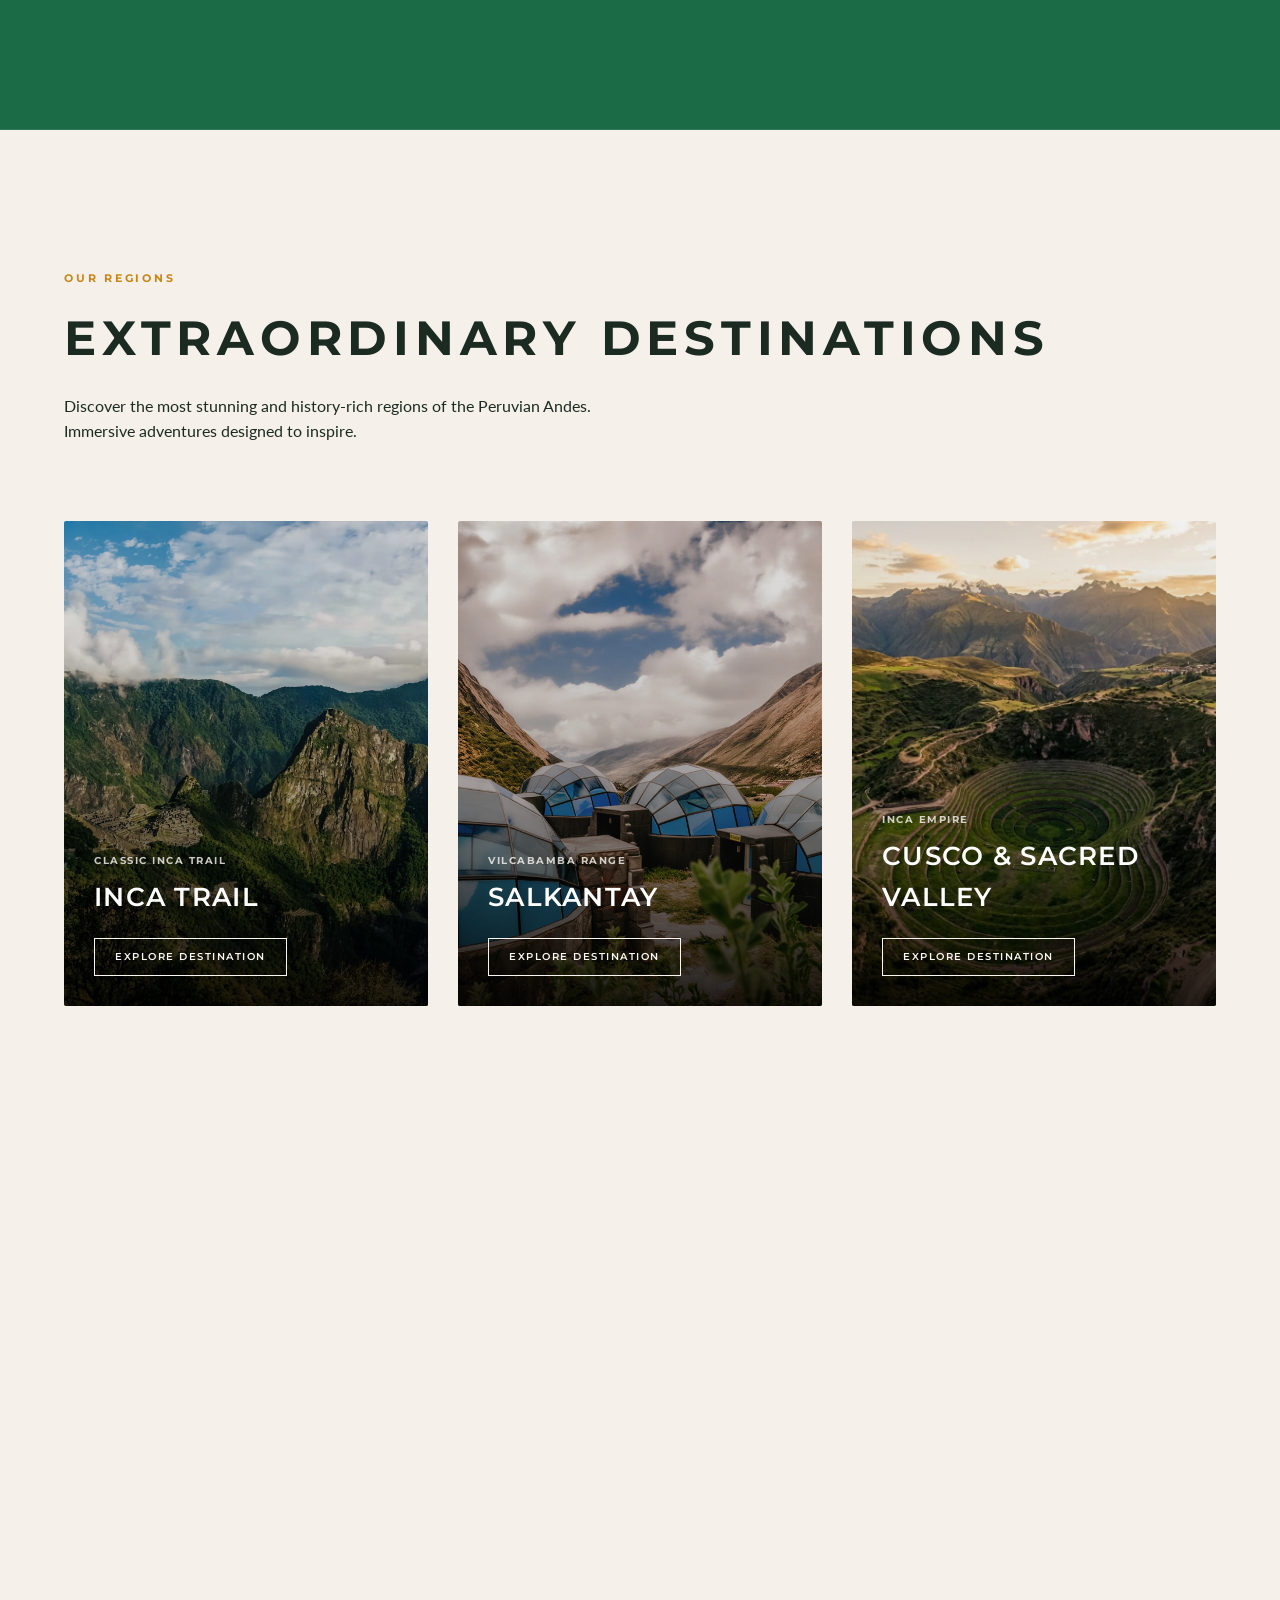
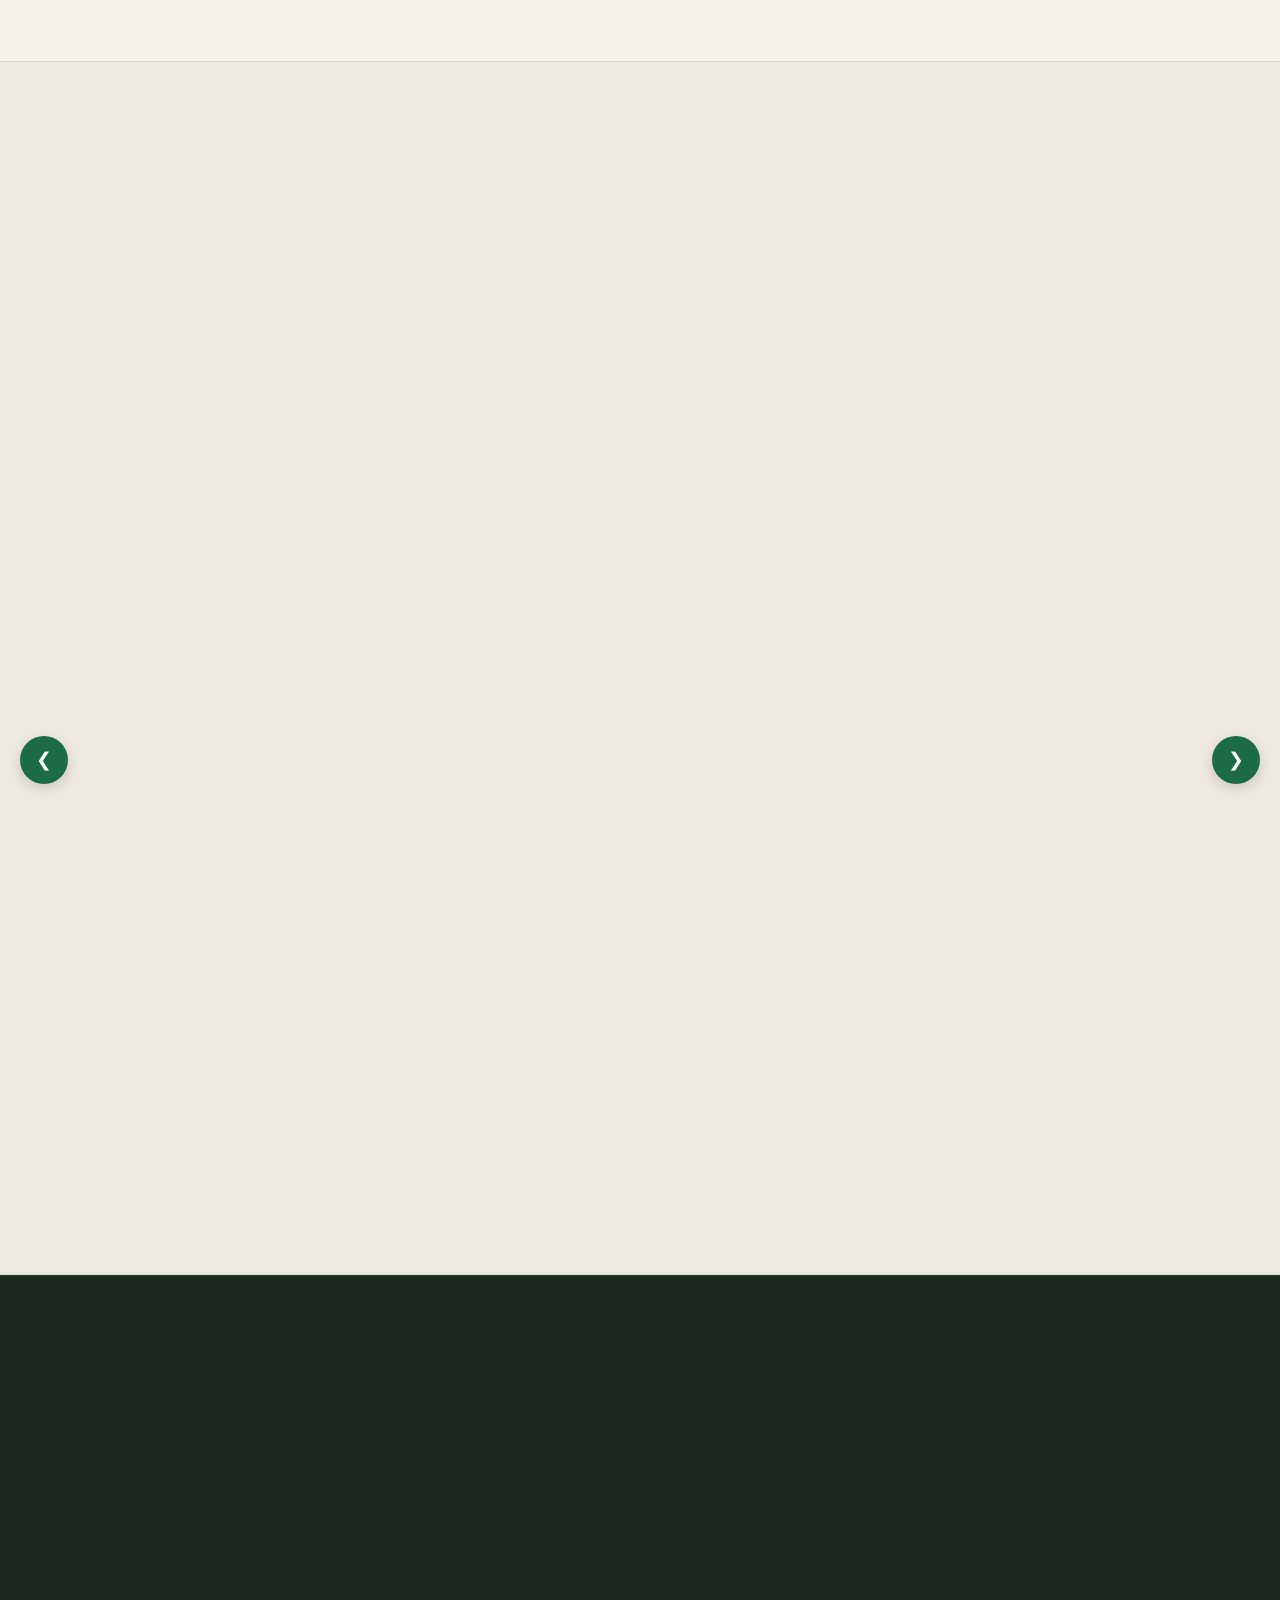
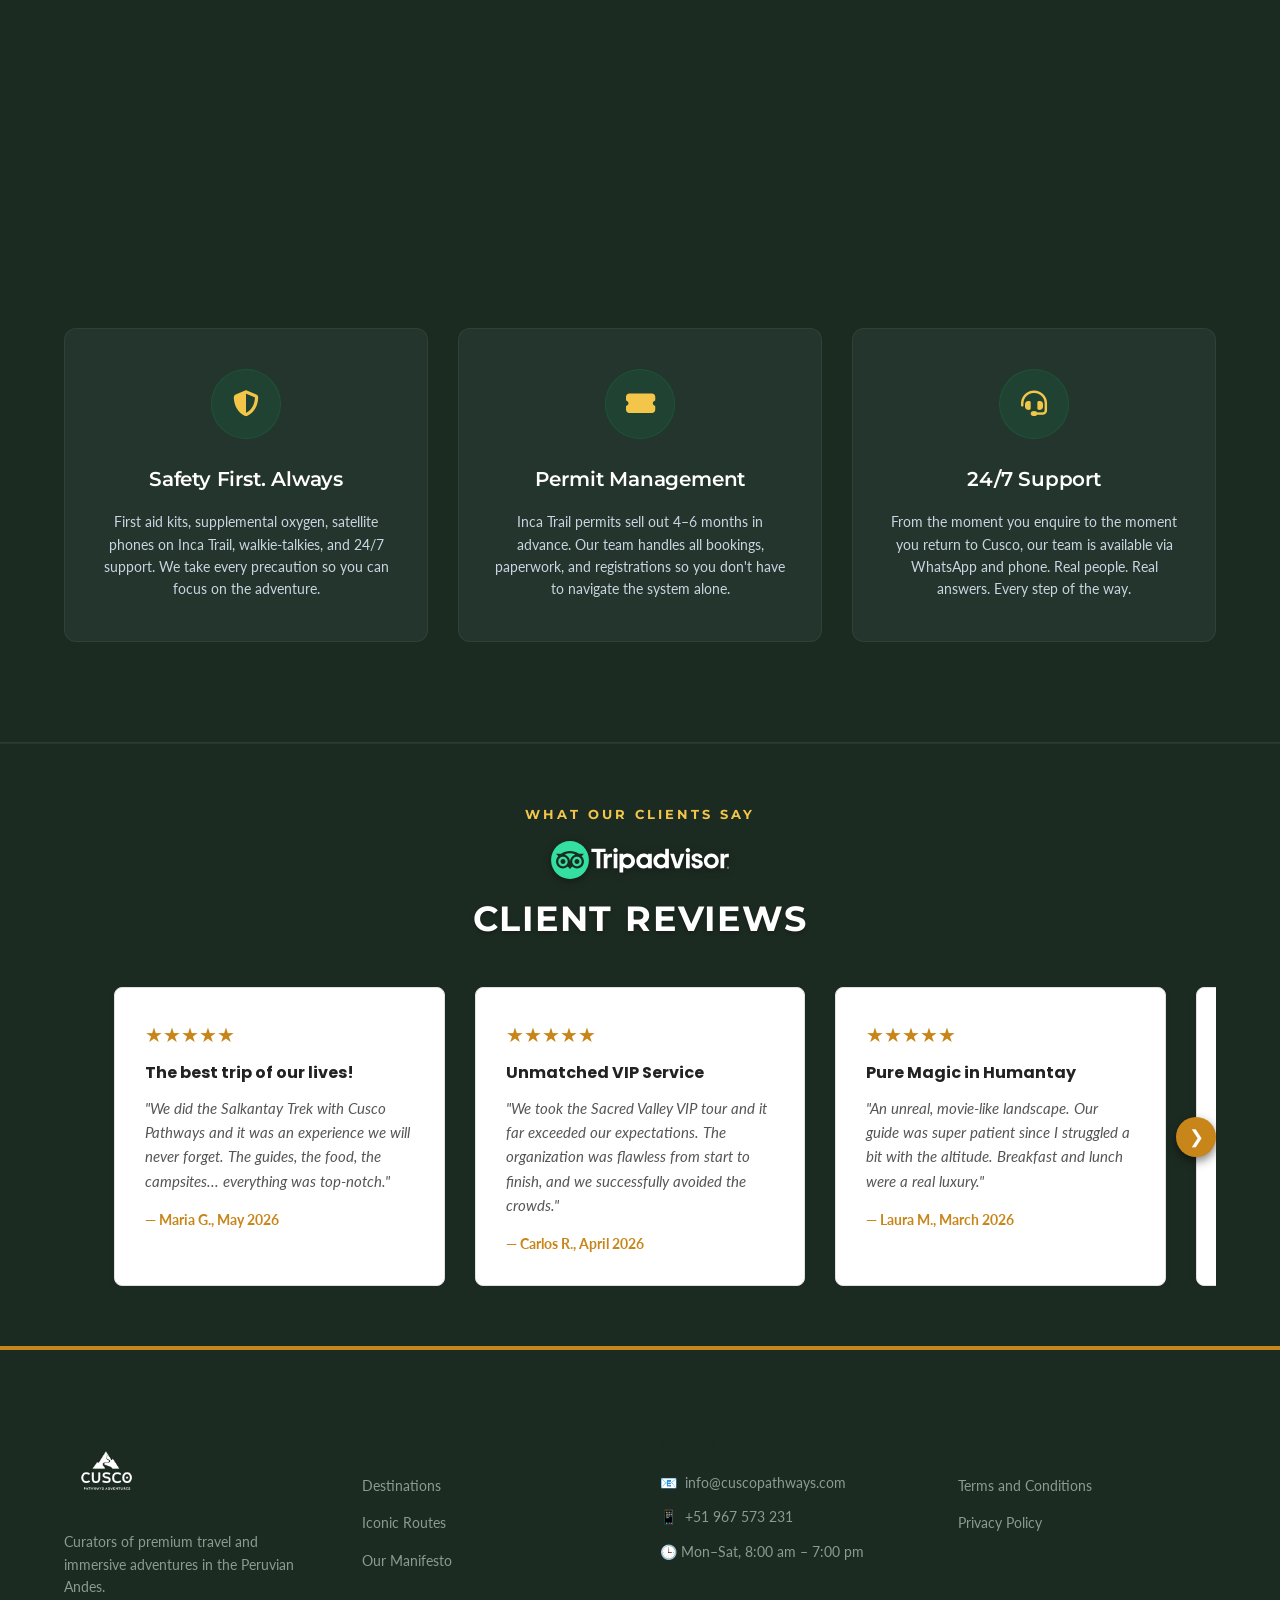
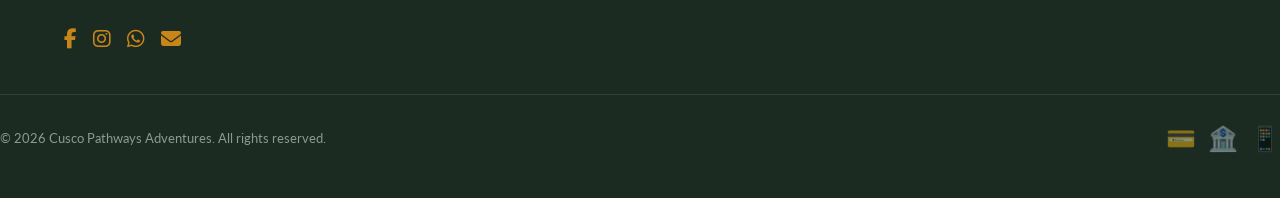
==== commit 6846ae5a: "Update max passengers to 12 in Difference section, remove Private Service from pricing table, replac" ====
--- a/index.html
+++ b/index.html
@@ -110,7 +110,7 @@
       <div class="hero-slide" style="background-image: url('assets/images/salkantay/sk5d_d1_domos_valle.webp');"></div>
       <div class="hero-slide" style="background-image: url('assets/images/salkantay/sk4dc_d2_hikers_snowpeak.webp');"></div>
       <div class="hero-slide" style="background-image: url('assets/images/salkantay/sk5dc_d1_humantay_lake.webp');"></div>
-      <div class="hero-slide" style="background-image: url('assets/images/salkantay/sk5dc_d2_abra_pass.webp');"></div>
+      <div class="hero-slide" style="background-image: url('assets/images/salkantay/sk5dc_d5_machupicchu_viewpoint.webp');"></div>
     </div>
     <div class="hero-content">
       <h1 class="hero-title reveal">Find Your <span class="text-gold">Path</span><br>in Cusco</h1>
@@ -417,8 +417,8 @@
           <div class="diff-icon-wrapper">
             <i class="fas fa-users-cog"></i>
           </div>
-          <h3 class="diff-card-title">Small Groups. Maximum 16</h3>
-          <p class="diff-card-desc">We cap our groups at 16 passengers for a reason. Smaller groups mean better guidance, safer mountain experiences, and genuine connection with the landscapes you cross.</p>
+          <h3 class="diff-card-title">Small Groups. Maximum 12</h3>
+          <p class="diff-card-desc">We cap our groups at 12 passengers for a reason. Smaller groups mean better guidance, safer mountain experiences, and genuine connection with the landscapes you cross.</p>
         </div>
 
         <!-- Card 3 -->
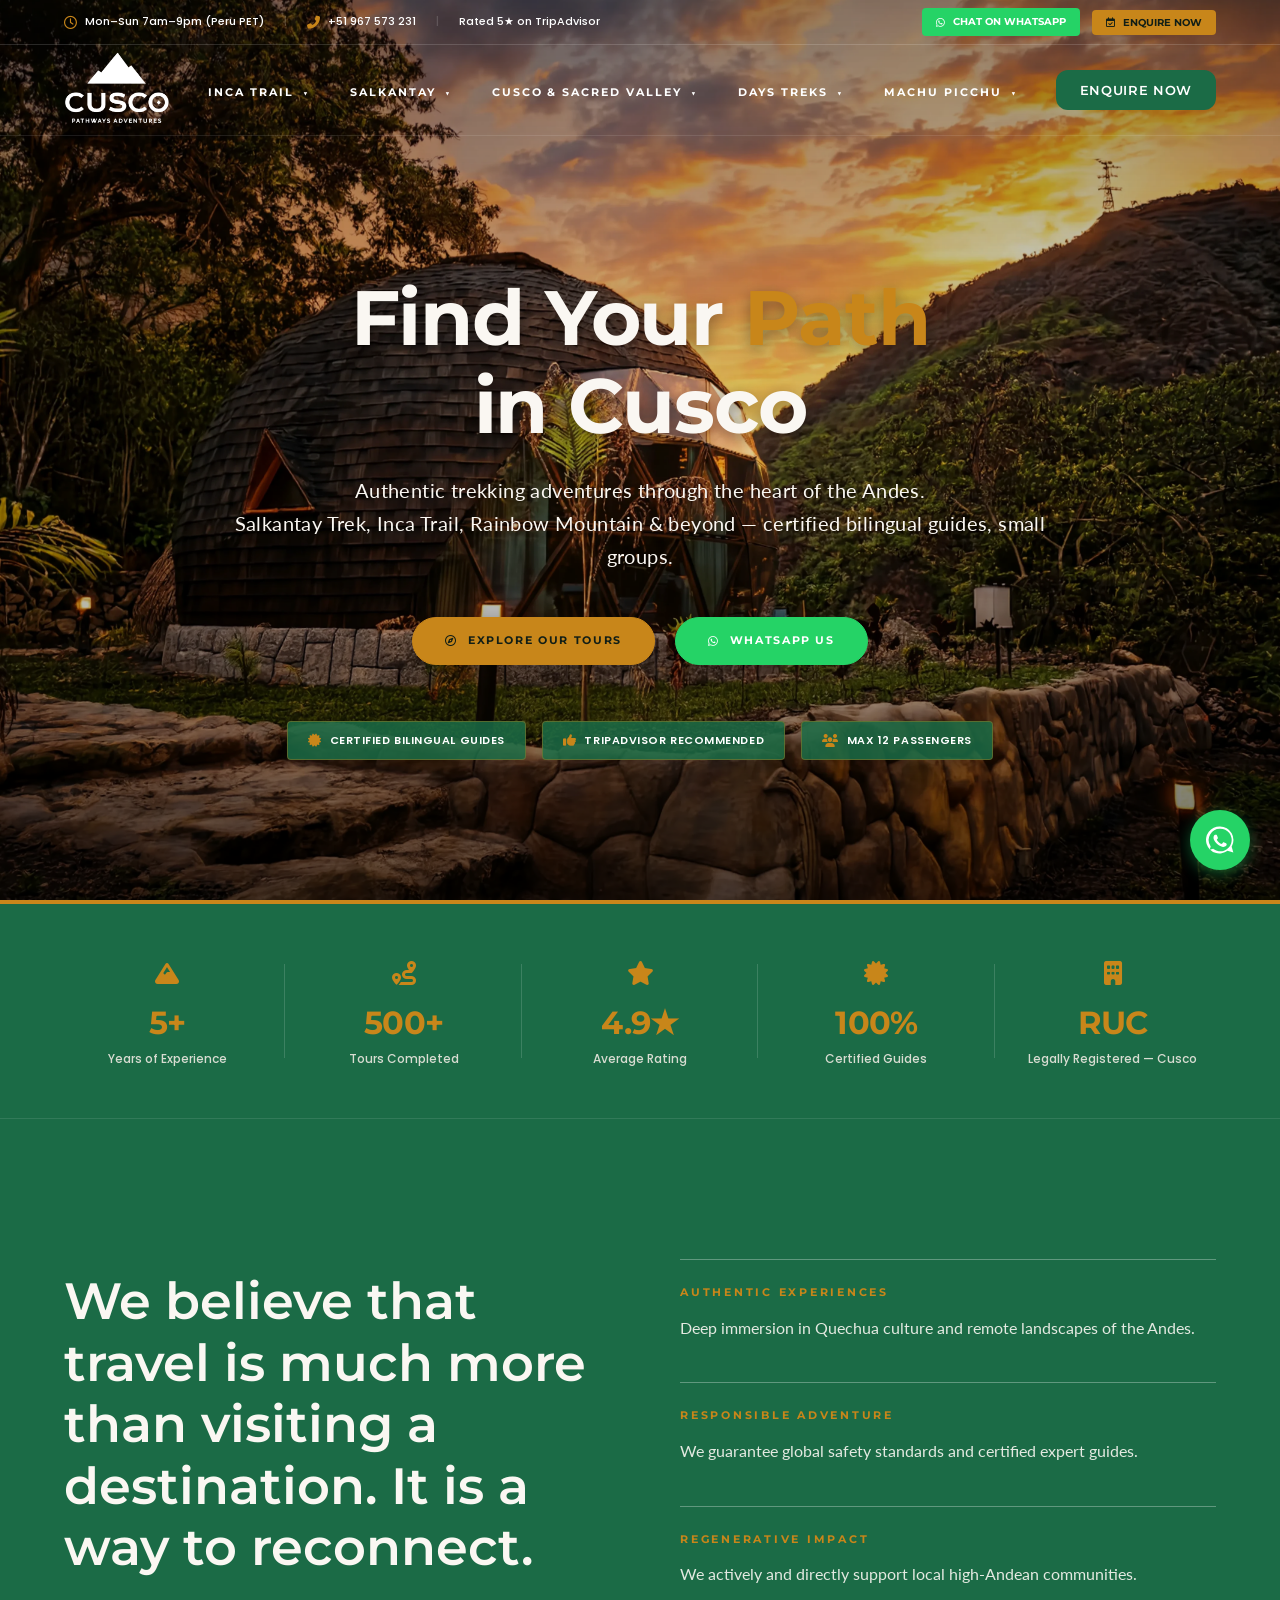
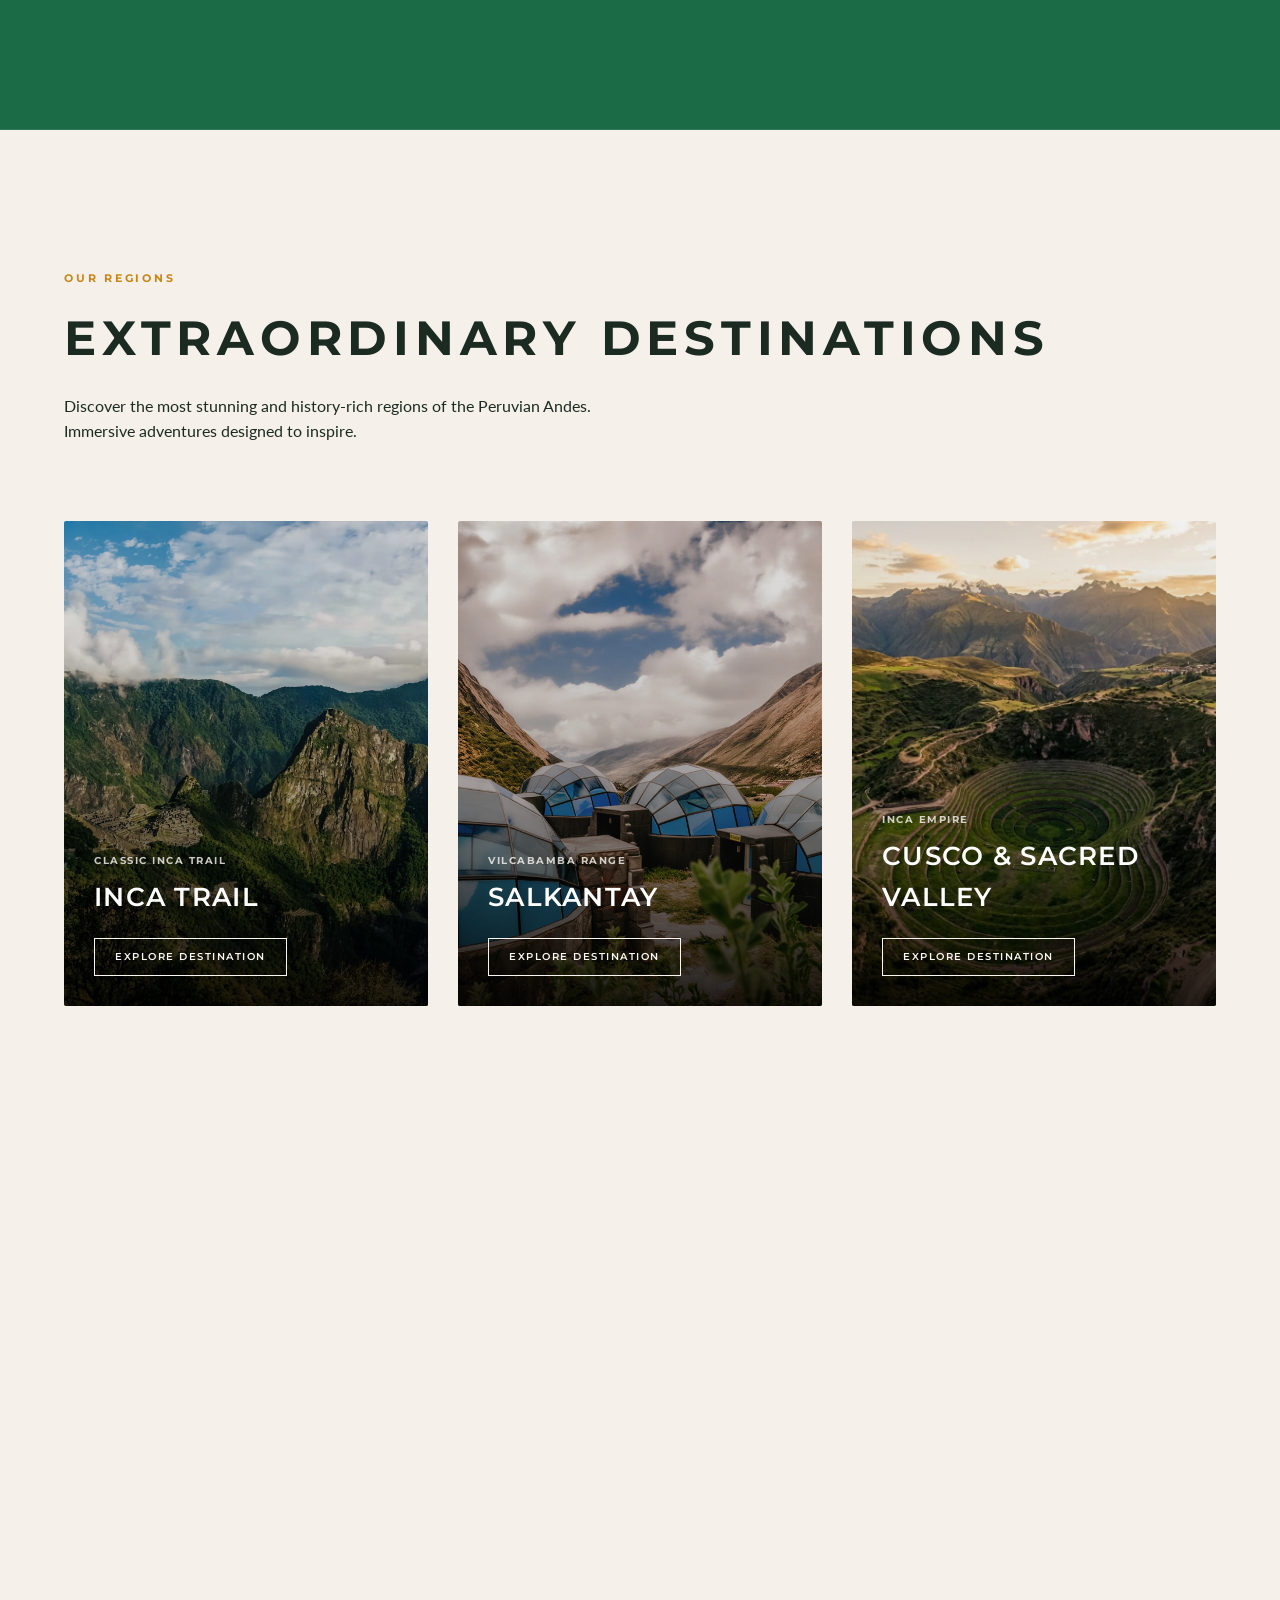
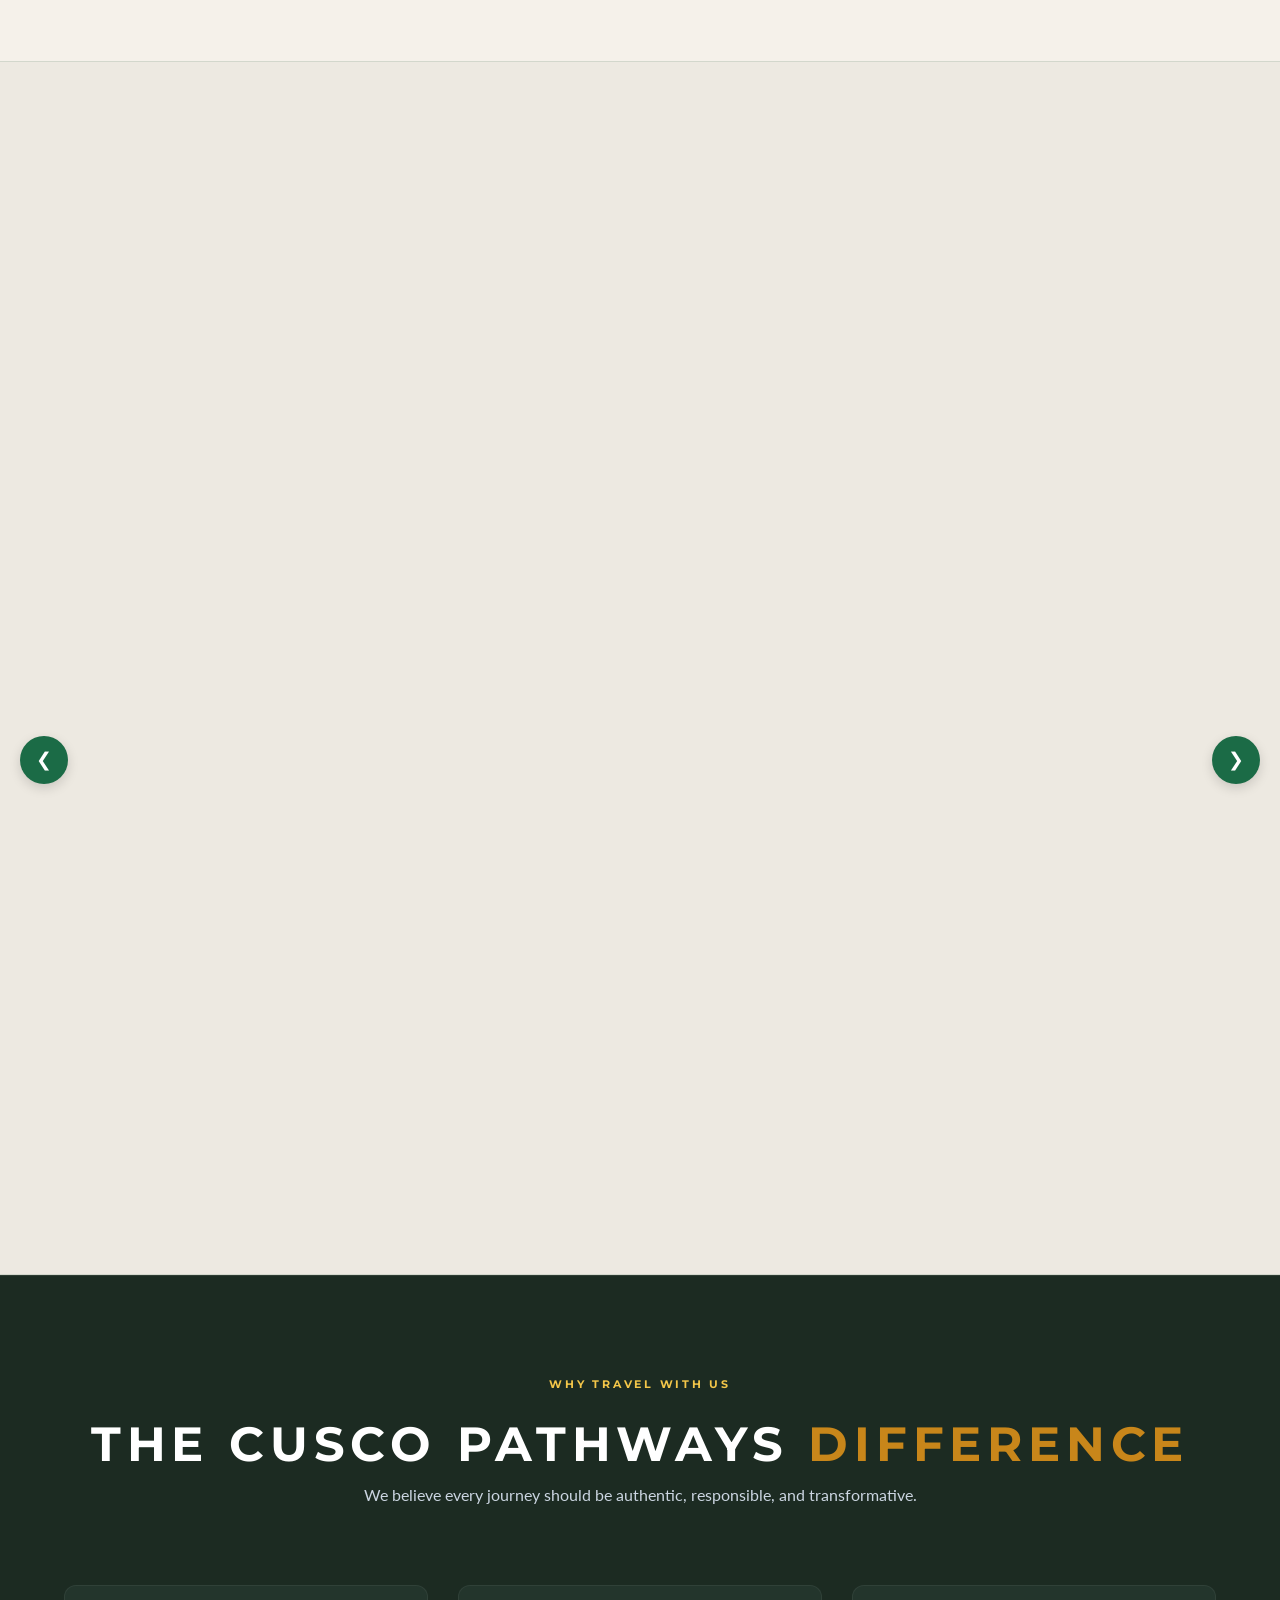
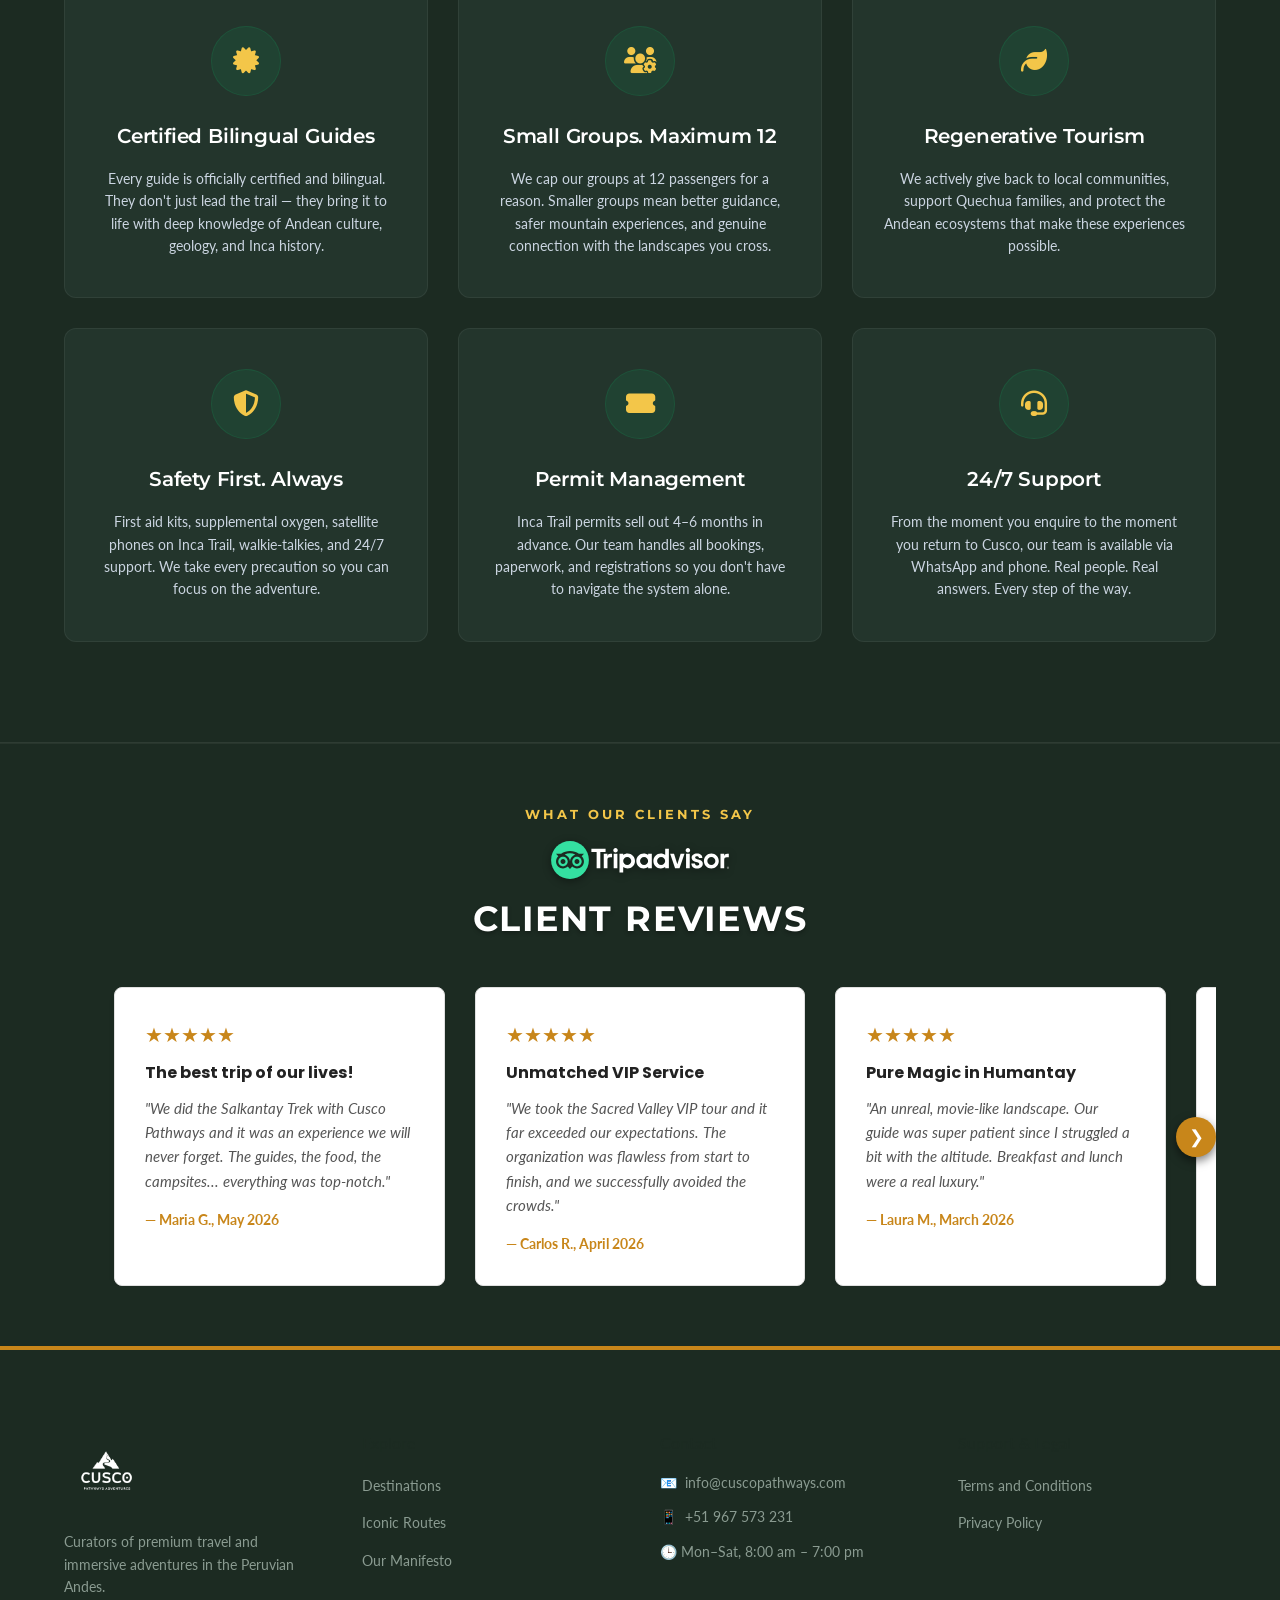
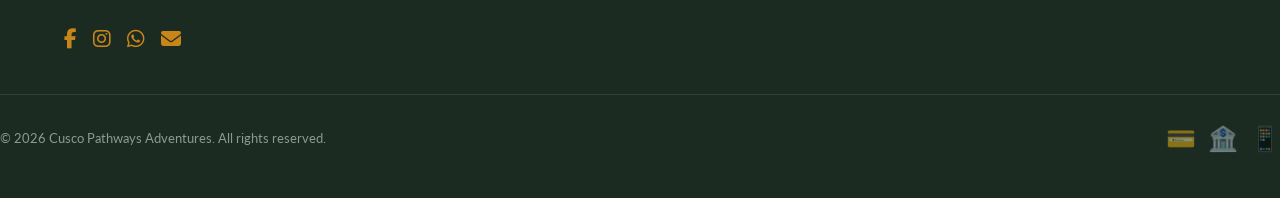
==== commit e7d4d6ff: "Add version query params to script tags across HTML files to force instant client refresh" ====
--- a/index.html
+++ b/index.html
@@ -595,8 +595,8 @@
     </svg>
   </a>
 
-  <script src="scripts/data.js"></script>
-  <script src="scripts/app.js"></script>
-  <script src="scripts/carousel.js"></script>
+  <script src="scripts/data.js?v=20260807"></script>
+  <script src="scripts/app.js?v=20260807"></script>
+  <script src="scripts/carousel.js?v=20260807"></script>
 </body>
 </html>
